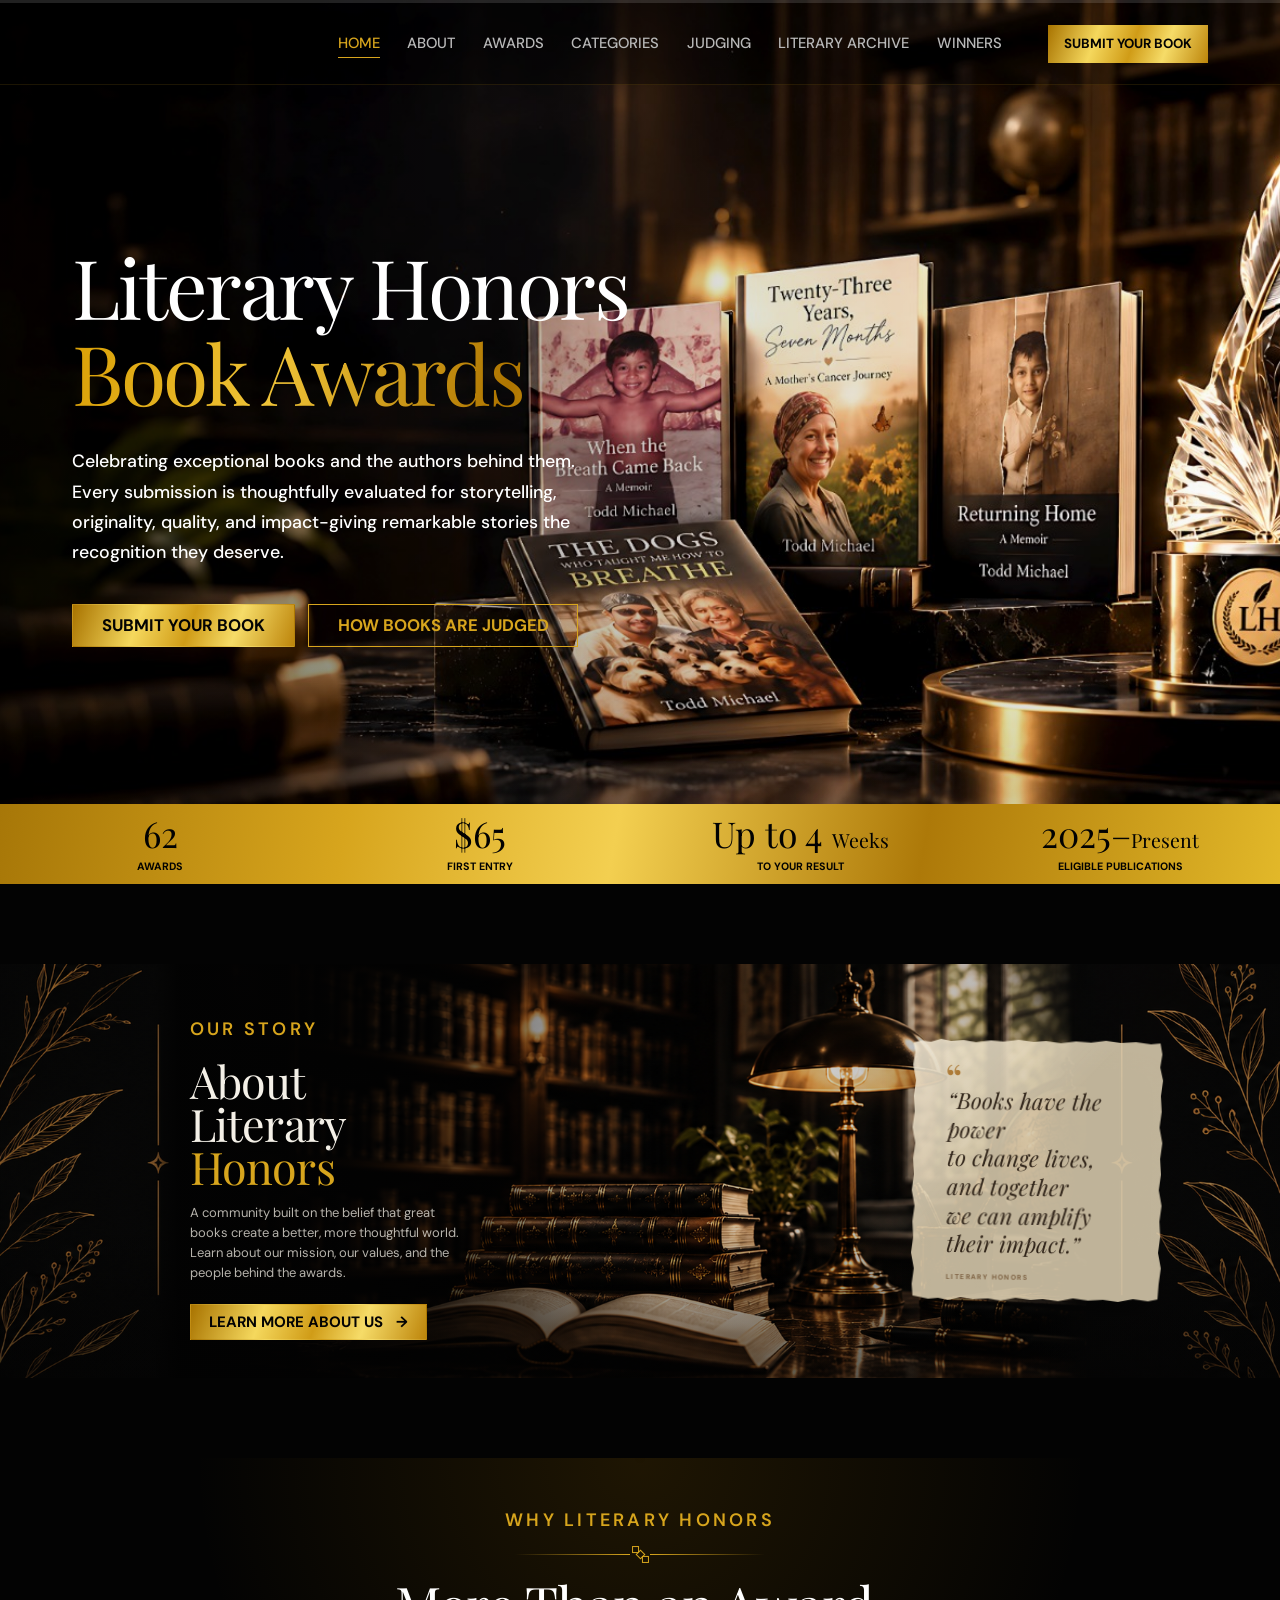
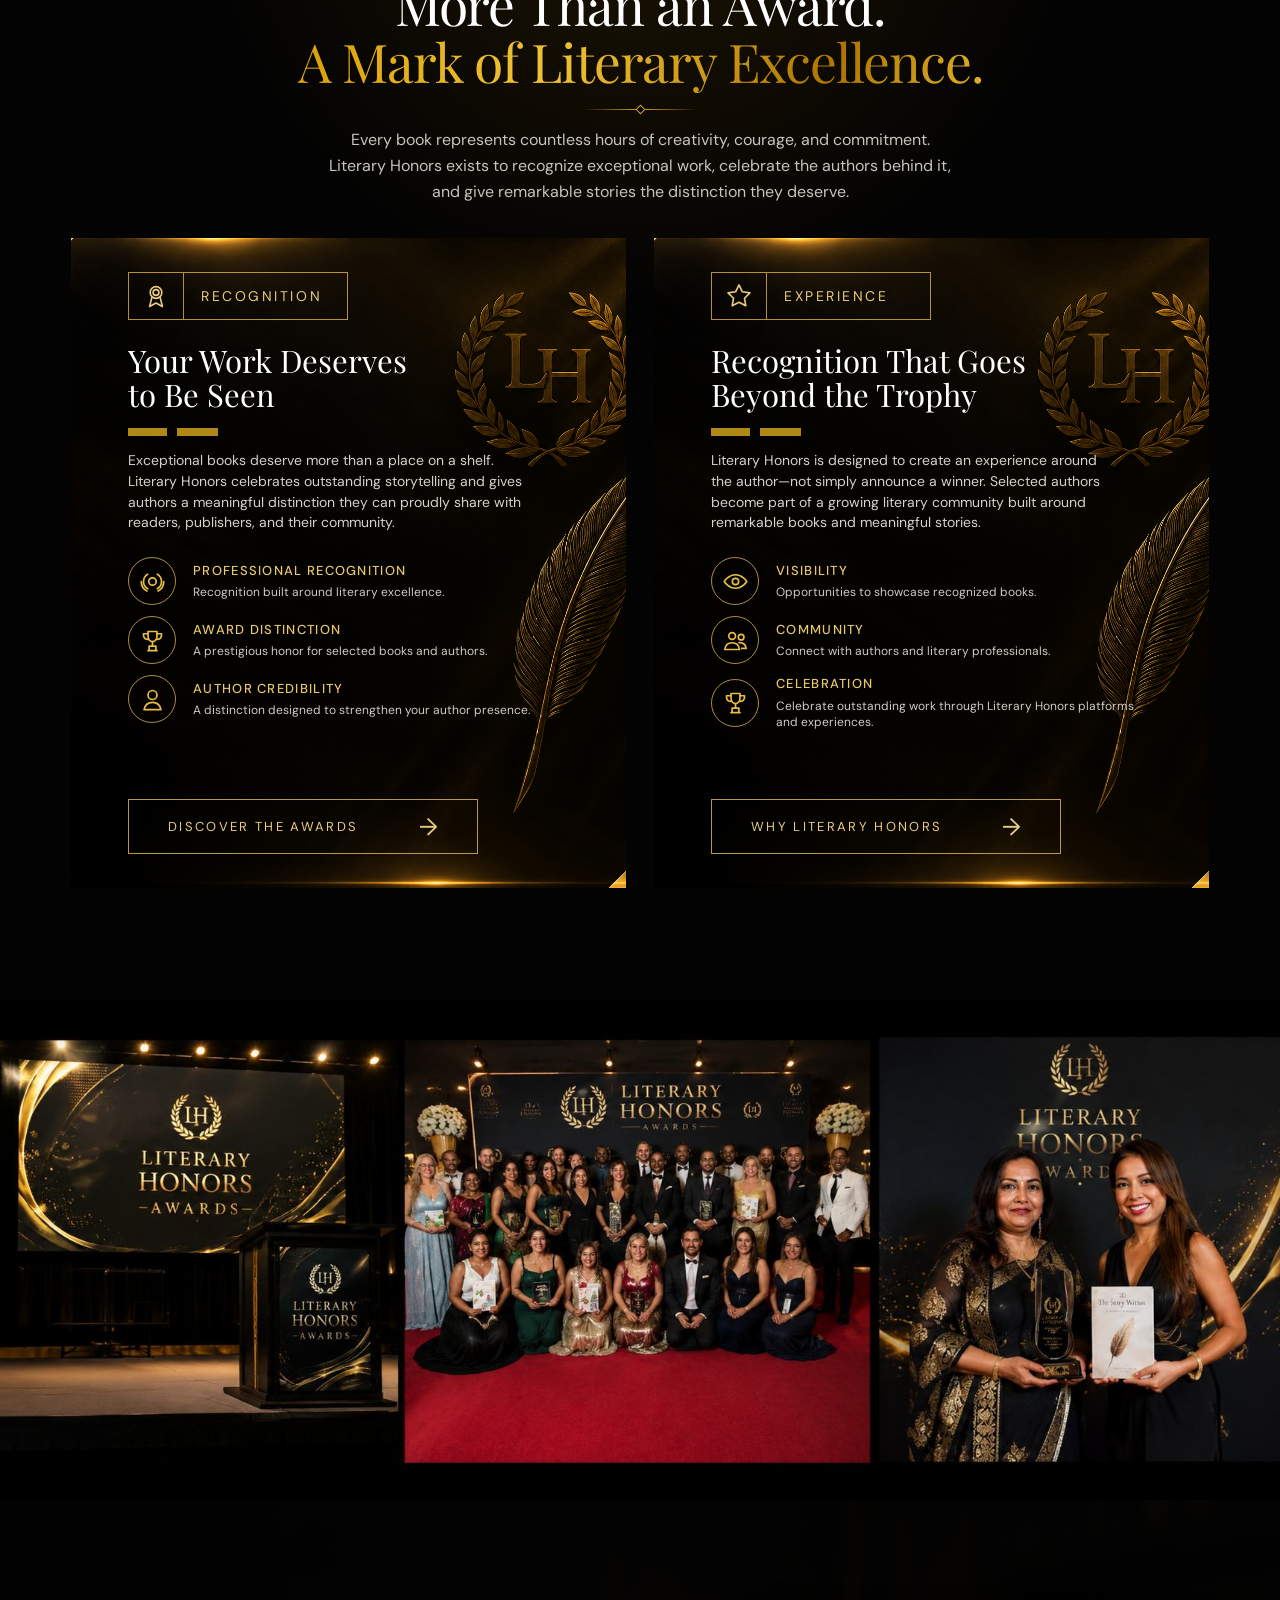
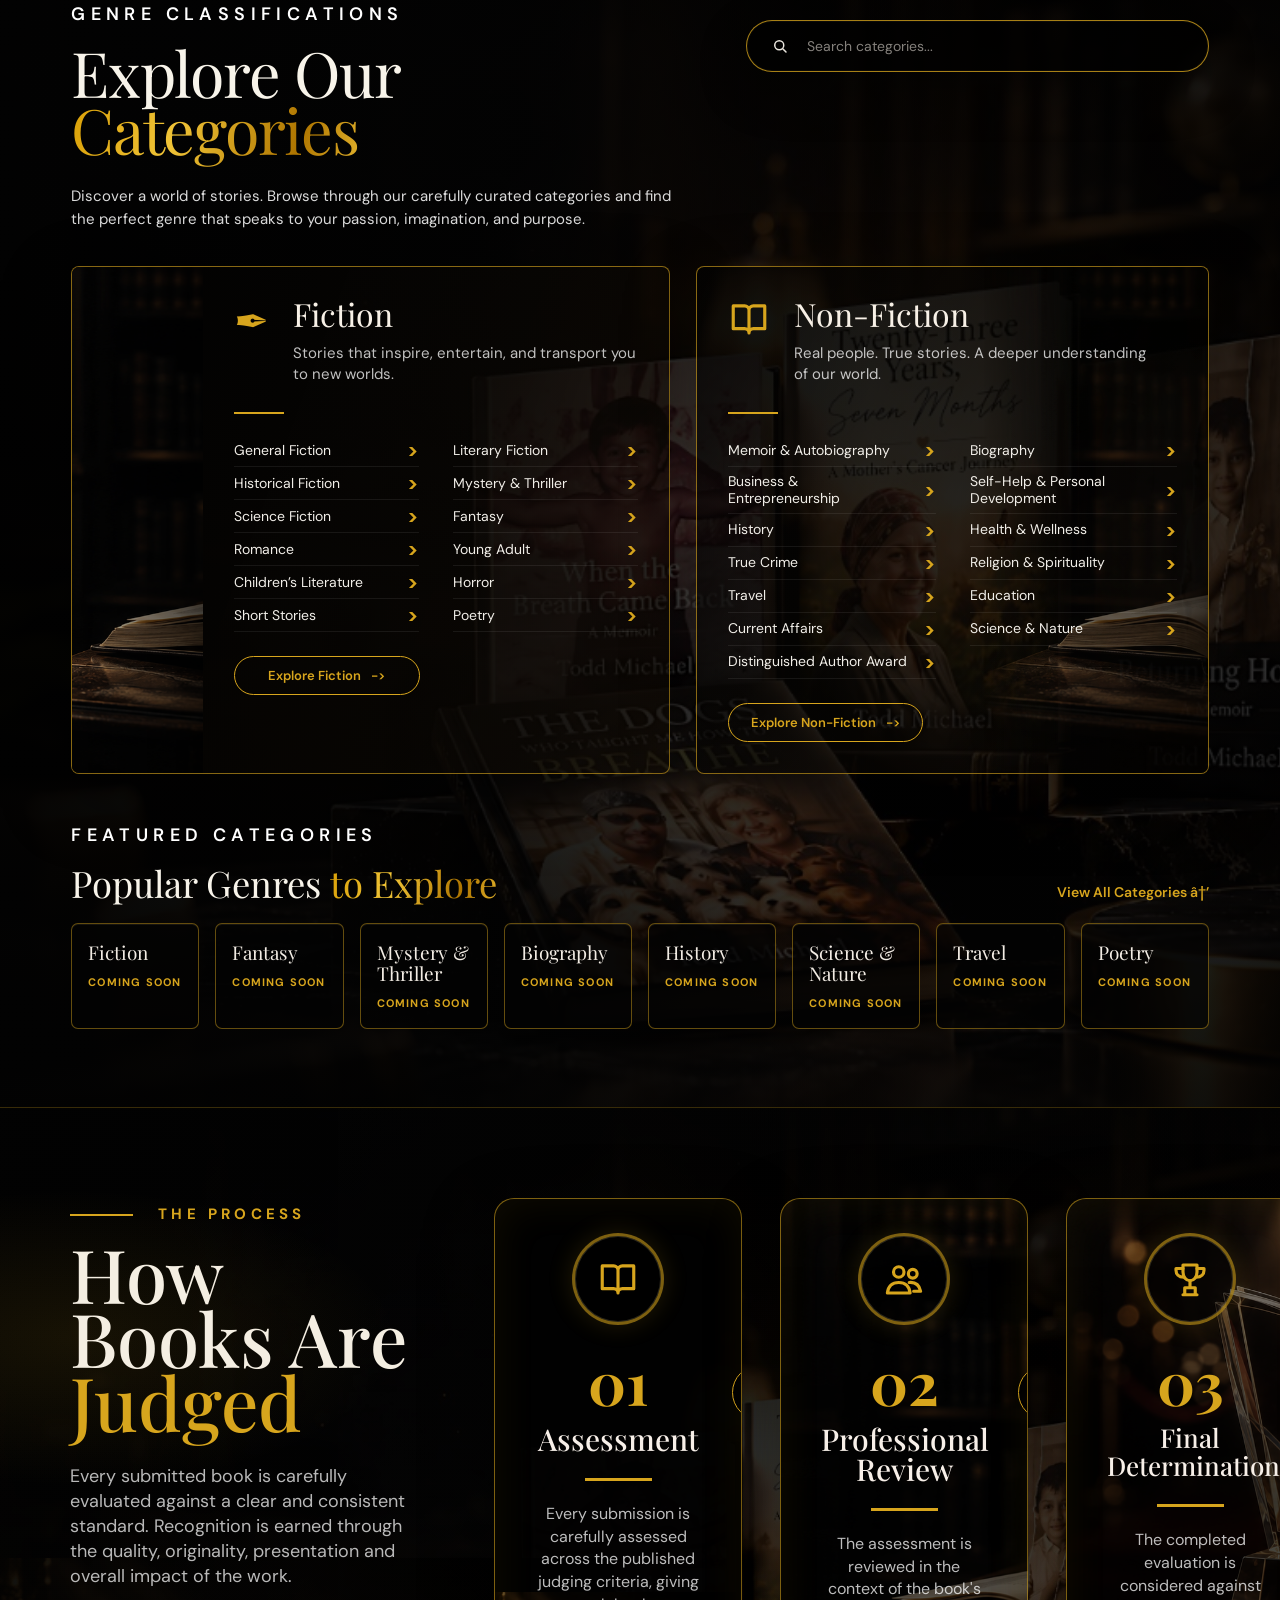
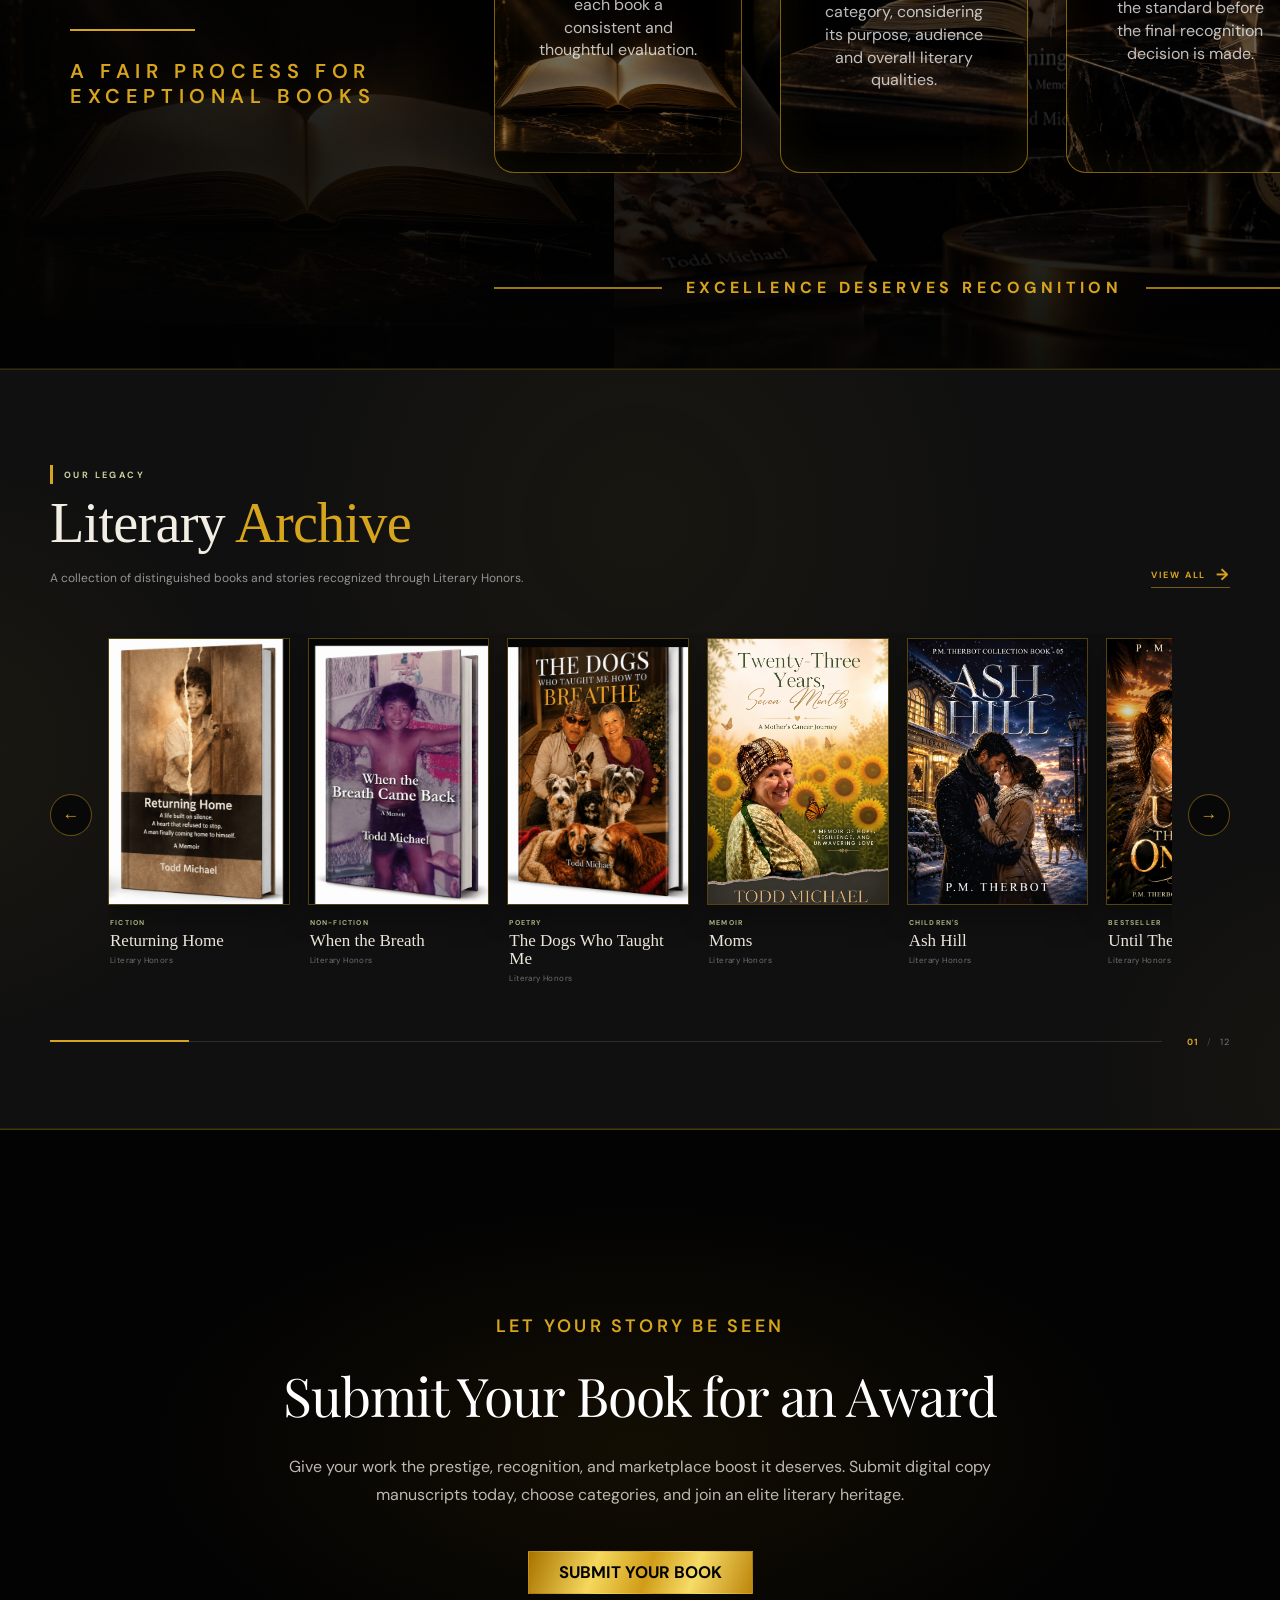
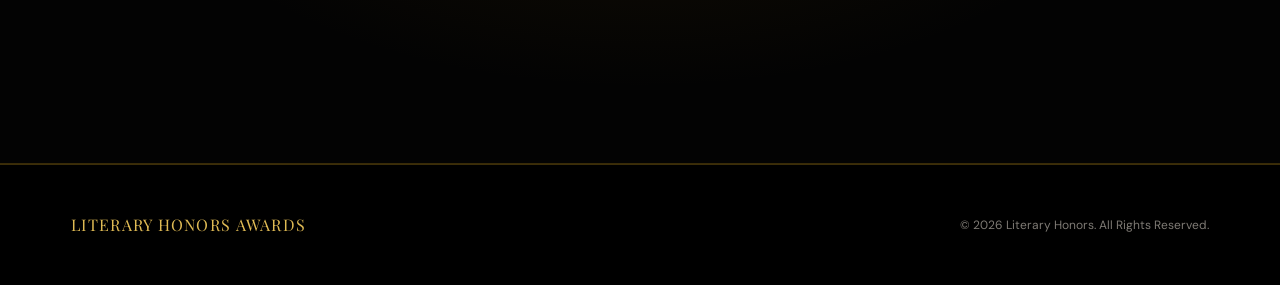
==== index.html @ 10af1faf "Polish site visuals, archive, and animations" ====
<!doctype html>
<html lang="en">

<head>
    <meta charset="UTF-8">
    <meta name="viewport" content="width=device-width, initial-scale=1.0">
    <title>Literary Honors Book Awards</title>
    <link rel="preconnect" href="https://fonts.googleapis.com">
    <link rel="preconnect" href="https://fonts.gstatic.com" crossorigin>
    <link
        href="https://fonts.googleapis.com/css2?family=DM+Sans:wght@400;500;600;700&family=Playfair+Display:wght@400;500&display=swap"
        rel="stylesheet">
    <link rel="stylesheet" href="assets/css/style.css?v=cat-index-1">
</head>

<body class="home-page">
    <svg class="svg-definitions" aria-hidden="true">
        <symbol id="icon-medal" viewBox="0 0 24 24">
            <circle cx="12" cy="9" r="5"></circle>
            <circle cx="12" cy="9" r="2.5"></circle>
            <path d="m8.5 13-2 8 5.5-3 5.5 3-2-8"></path>
        </symbol>
        <symbol id="icon-star" viewBox="0 0 24 24">
            <path d="m12 2.5 2.9 5.9 6.5.9-4.7 4.6 1.1 6.5-5.8-3-5.8 3 1.1-6.5-4.7-4.6 6.5-.9L12 2.5Z"></path>
        </symbol>
        <symbol id="icon-recognition" viewBox="0 0 24 24">
            <circle cx="12" cy="12" r="3.3"></circle>
            <path
                d="M7.7 18.5C5.3 17 4 14.8 4 12s1.3-5 3.7-6.5M16.3 18.5C18.7 17 20 14.8 20 12s-1.3-5-3.7-6.5M7 20.5c-3.2-1.8-5-4.6-5-8.5M17 20.5c3.2-1.8 5-4.6 5-8.5">
            </path>
        </symbol>
        <symbol id="icon-trophy" viewBox="0 0 24 24">
            <path d="M8 4h8v4c0 3-1.8 5-4 5s-4-2-4-5V4Z"></path>
            <path d="M8 6H4v1c0 2.2 1.4 4 4.5 4M16 6h4v1c0 2.2-1.4 4-4.5 4M12 13v4M8 21h8M9 17h6v4H9z"></path>
        </symbol>
        <symbol id="icon-user" viewBox="0 0 24 24">
            <circle cx="12" cy="8" r="4"></circle>
            <path d="M4.5 21c.8-4.2 3.3-6.5 7.5-6.5s6.7 2.3 7.5 6.5H4.5Z"></path>
        </symbol>
        <symbol id="icon-eye" viewBox="0 0 24 24">
            <path d="M2 12s3.6-6 10-6 10 6 10 6-3.6 6-10 6S2 12 2 12Z"></path>
            <circle cx="12" cy="12" r="2.8"></circle>
        </symbol>
        <symbol id="icon-users" viewBox="0 0 24 24">
            <circle cx="9" cy="8" r="3"></circle>
            <circle cx="17" cy="9" r="2.5"></circle>
            <path d="M2.5 20c.5-4 2.7-6 6.5-6s6 2 6.5 6h-13ZM15 14c3.7-.3 5.8 1.7 6.5 5h-4"></path>
        </symbol>
        <symbol id="icon-gift" viewBox="0 0 24 24">
            <path d="M3 10h18v11H3zM2 6h20v4H2zM12 6v15"></path>
            <path d="M12 6H7.5C5 6 5 2 7.5 2 10 2 12 6 12 6Zm0 0h4.5C19 6 19 2 16.5 2 14 2 12 6 12 6Z"></path>
        </symbol>
        <symbol id="icon-book" viewBox="0 0 24 24">
            <path
                d="M3 4.5h6.5c1.4 0 2.5 1.1 2.5 2.5v13c0-1.4-1.1-2.5-2.5-2.5H3v-13Zm18 0h-6.5C13.1 4.5 12 5.6 12 7v13c0-1.4 1.1-2.5 2.5-2.5H21v-13Z">
            </path>
        </symbol>
        <symbol id="icon-bag" viewBox="0 0 24 24">
            <path d="M4 8h16l-1 13H5L4 8Z"></path>
            <path d="M8.5 9V6.5a3.5 3.5 0 0 1 7 0V9"></path>
        </symbol>
    </svg>

    <header class="site-header">
        <div class="site-container header-inner">
            <nav class="main-navigation" aria-label="Main navigation">
                <a class="navigation-link active" href="#home" aria-current="page">Home</a>
                <a class="navigation-link" href="about.html">About</a>
                <a class="navigation-link" href="awards.html">Awards</a>
                <a class="navigation-link" href="categories.html">Categories</a>
                <a class="navigation-link" href="judging.html">Judging</a>
                <a class="navigation-link" href="literary-archive.html">Literary Archive</a>
                <a class="navigation-link" href="winners.html">Winners</a>
                <a class="header-cta" href="#submit">Submit Your Book</a>
            </nav>
        </div>
    </header>

    <main>
        <section class="hero" id="home">
            <div class="hero-visual" aria-hidden="true">
                <div class="hero-vignette"></div>
            </div>
            <div class="site-container hero-inner">
                <div class="hero-content">
                    <h1 class="hero-title">
                        <span class="hero-title-typing">Literary Honors</span>
                        <span class="gold-text">Book Awards</span>
                    </h1>

                    <p class="hero-description">
                        Celebrating exceptional books and the authors behind them.<br>
                        Every submission is thoughtfully evaluated for storytelling,<br>
                        originality, quality, and impact-giving remarkable stories the<br>
                        recognition they deserve.
                    </p>

                    <div class="hero-actions">
                        <a class="button button-primary" href="submit.html">Submit Your Book</a>
                        <a class="button button-secondary" href="#judging">How Books Are Judged</a>
                    </div>
                </div>
            </div>
        </section>

        <section class="stats-section" aria-label="Literary Honors statistics">
            <div class="stats-grid">
                <div class="stat-item"><strong>62</strong><span>Awards</span></div>
                <div class="stat-item"><strong>$65</strong><span>First Entry</span></div>
                <div class="stat-item"><strong>Up to 4 <small>Weeks</small></strong><span>To Your Result</span></div>
                <div class="stat-item"><strong>2025–<small>Present</small></strong><span>Eligible Publications</span>
                </div>
            </div>
        </section>

        <section class="about-section" id="about">
            <div class="content-container about-layout">
                <div class="about-copy" data-reveal="left">
                    <p class="section-eyebrow">Our Story</p>
                    <h2>About Literary<br><span>Honors</span></h2>
                    <p class="section-body">A community built on the belief that great books create a better, more
                        thoughtful world. Learn about our mission, our values, and the people behind the awards.</p>
                    <a class="button button-primary section-primary-cta" href="about.html">Learn More About Us <span
                            aria-hidden="true">→</span></a>
                </div>
                <figure class="about-image-wrap" data-reveal="scale">
                    <span class="book-glow" aria-hidden="true"></span>
                    <img src="assets/images/about-open-book.png" alt="An open book illuminated by warm golden light"
                        width="1536" height="1024" loading="lazy">
                </figure>
                <blockquote class="about-quote" data-reveal="right">
                    “Books have the power<br>to change lives, and together<br>we can amplify their impact.”
                    <span class="about-quote-paper" aria-hidden="true"></span>
                </blockquote>
            </div>
        </section>

        <section class="award-value-section" id="awards-overview">
            <div class="content-container">
                <header class="section-heading centered" data-reveal="up">
                    <p class="section-eyebrow">Why Literary Honors</p>
                    <span class="ornament-line" aria-hidden="true"><i></i></span>
                    <h2>More Than an Award.<br><span class="gold-text">A Mark of Literary Excellence.</span></h2>
                    <span class="small-ornament" aria-hidden="true"></span>
                    <p class="section-intro">
                        Every book represents countless hours of creativity, courage, and commitment.<br>
                        Literary Honors exists to recognize exceptional work, celebrate the authors behind it,<br>
                        and give remarkable stories the distinction they deserve.
                    </p>
                </header>

                <div class="benefit-grid">
                    <article class="benefit-card" data-reveal="right">
                        <div class="card-content">
                            <div class="card-label"><svg aria-hidden="true">
                                    <use href="#icon-medal"></use>
                                </svg><span>Recognition</span></div>
                            <h3>Your Work Deserves<br>to Be Seen</h3>
                            <span class="title-rule" aria-hidden="true"></span>
                            <p class="card-description">Exceptional books deserve more than a place on a shelf. Literary
                                Honors celebrates outstanding storytelling and gives authors a meaningful distinction
                                they can proudly share with readers, publishers, and their community.</p>
                            <ul class="benefit-list">
                                <li><span class="feature-icon"><svg aria-hidden="true">
                                            <use href="#icon-recognition"></use>
                                        </svg></span><span><strong>Professional Recognition</strong>Recognition built
                                        around literary excellence.</span></li>
                                <li><span class="feature-icon"><svg aria-hidden="true">
                                            <use href="#icon-trophy"></use>
                                        </svg></span><span><strong>Award Distinction</strong>A prestigious honor for
                                        selected books and authors.</span></li>
                                <li><span class="feature-icon"><svg aria-hidden="true">
                                            <use href="#icon-user"></use>
                                        </svg></span><span><strong>Author Credibility</strong>A distinction designed to
                                        strengthen your author presence.</span></li>
                            </ul>
                            <a class="outline-cta" href="awards.html">Discover the Awards <span
                                    aria-hidden="true">→</span></a>
                        </div>
                    </article>

                    <article class="benefit-card" data-reveal="right">
                        <div class="card-content">
                            <div class="card-label"><svg aria-hidden="true">
                                    <use href="#icon-star"></use>
                                </svg><span>Experience</span></div>
                            <h3>Recognition That Goes<br>Beyond the Trophy</h3>
                            <span class="title-rule" aria-hidden="true"></span>
                            <p class="card-description">Literary Honors is designed to create an experience around the
                                author—not simply announce a winner. Selected authors become part of a growing literary
                                community built around remarkable books and meaningful stories.</p>
                            <ul class="benefit-list">
                                <li><span class="feature-icon"><svg aria-hidden="true">
                                            <use href="#icon-eye"></use>
                                        </svg></span><span><strong>Visibility</strong>Opportunities to showcase
                                        recognized books.</span></li>
                                <li><span class="feature-icon"><svg aria-hidden="true">
                                            <use href="#icon-users"></use>
                                        </svg></span><span><strong>Community</strong>Connect with authors and literary
                                        professionals.</span></li>
                                <li><span class="feature-icon"><svg aria-hidden="true">
                                            <use href="#icon-trophy"></use>
                                        </svg></span><span><strong>Celebration</strong>Celebrate outstanding work
                                        through Literary Honors platforms and experiences.</span></li>
                            </ul>
                            <a class="outline-cta" href="#about">Why Literary Honors <span
                                    aria-hidden="true">→</span></a>
                        </div>
                    </article>
                </div>
            </div>
        </section>

        <section class="gallery-section" id="winners" aria-label="Literary Honors ceremony gallery" data-reveal="fade">
            <img src="assets/images/gallery-winners.jpeg"
                alt="Literary Honors awards stage, winners, and award presentation" width="1717" height="916"
                loading="lazy">
        </section>

        <section class="categories-section" id="categories">
            <div class="content-container">
                <div class="categories-heading" data-reveal="up">
                    <div>
                        <p class="section-eyebrow light">Genre Classifications</p>
                        <h2>Explore Our<br><span class="gold-text">Categories</span></h2>
                        <p class="categories-intro">Discover a world of stories. Browse through our carefully curated categories and find the perfect genre that speaks to your passion, imagination, and purpose.</p>
                    </div>
                    <label class="category-search">
                        <span class="sr-only">Search categories</span>
                        <svg viewBox="0 0 24 24" aria-hidden="true">
                            <circle cx="11" cy="11" r="6"></circle>
                            <path d="m16 16 4 4"></path>
                        </svg>
                        <input id="category-search" type="search" placeholder="Search categories..." autocomplete="off">
                    </label>
                </div>

                <div class="home-category-index" id="category-grid"></div>
                <p class="no-category-results" id="no-category-results" hidden>No categories found.</p>

                <div class="featured-categories-heading" data-reveal="up">
                    <div>
                        <p class="section-eyebrow light">Featured Categories</p>
                        <h3>Popular Genres <span class="gold-text">to Explore</span></h3>
                    </div>
                    <a href="categories.html">View All Categories <span aria-hidden="true">â†’</span></a>
                </div>

                <div class="featured-category-grid" data-reveal="up">
                    <article class="featured-category-card"><span>Fiction</span><strong>Coming Soon</strong></article>
                    <article class="featured-category-card"><span>Fantasy</span><strong>Coming Soon</strong></article>
                    <article class="featured-category-card"><span>Mystery &amp; Thriller</span><strong>Coming Soon</strong></article>
                    <article class="featured-category-card"><span>Biography</span><strong>Coming Soon</strong></article>
                    <article class="featured-category-card"><span>History</span><strong>Coming Soon</strong></article>
                    <article class="featured-category-card"><span>Science &amp; Nature</span><strong>Coming Soon</strong></article>
                    <article class="featured-category-card"><span>Travel</span><strong>Coming Soon</strong></article>
                    <article class="featured-category-card"><span>Poetry</span><strong>Coming Soon</strong></article>
                </div>
            </div>
        </section>

        <!-- =========================
     JUDGING SECTION
========================= -->

        <section class="judging-standard" id="judging">

            <div class="judging-standard-inner">

                <!-- INTRO -->
                <div class="judging-intro">

                    <span class="judging-eyebrow">
                        THE PROCESS
                    </span>

                    <h2>
                        How Books Are <span>Judged</span>
                    </h2>

                    <p>
                        Every submitted book is carefully evaluated against
                        a clear and consistent standard. Recognition is earned
                        through the quality, originality, presentation and
                        overall impact of the work.
                    </p>

                    <span class="judging-intro-rule" aria-hidden="true"></span>
                    <p class="judging-kicker">A Fair Process For<br>Exceptional Books</p>

                </div>


                <!-- 3 STEP PROCESS -->
                <div class="judging-process-grid">

                    <div class="judging-process-card" data-reveal="right">

                        <span class="judging-card-icon" aria-hidden="true"><svg><use href="#icon-book"></use></svg></span>
                        <span class="step-number">01</span>

                        <h3>
                            Assessment
                        </h3>

                        <p>
                            Every submission is carefully assessed across
                            the published judging criteria, giving each book
                            a consistent and thoughtful evaluation.
                        </p>

                    </div>


                    <div class="judging-process-card" data-reveal="right">

                        <span class="judging-card-icon" aria-hidden="true"><svg><use href="#icon-users"></use></svg></span>
                        <span class="step-number">02</span>

                        <h3>
                            Professional Review
                        </h3>

                        <p>
                            The assessment is reviewed in the context of
                            the book's category, considering its purpose,
                            audience and overall literary qualities.
                        </p>

                    </div>


                    <div class="judging-process-card" data-reveal="right">

                        <span class="judging-card-icon" aria-hidden="true"><svg><use href="#icon-trophy"></use></svg></span>
                        <span class="step-number">03</span>

                        <h3>
                            Final Determination
                        </h3>

                        <p>
                            The completed evaluation is considered against
                            the standard before the final recognition
                            decision is made.
                        </p>

                    </div>

                </div>

                <div class="judging-bottom-line">
                    <span>Excellence Deserves Recognition</span>
                </div>

                <!-- IMAGE GALLERY -->
                <div class="judging-gallery" hidden>

                    <div class="judging-gallery-large">
                        <img src="assets/images/gallery-winners.jpeg" alt="Literary Honors award ceremony">
                    </div>

                    <div class="judging-gallery-small">
                        <div class="judging-gallery-image">
                            <img src="assets/images/awards-hero.png" alt="Literary Honors awards">
                        </div>

                        <div class="judging-gallery-image">
                            <img src="assets/images/winners-hero.png" alt="Literary Honors winners">
                        </div>
                    </div>

                    <div class="judging-gallery-small">
                        <div class="judging-gallery-image">
                            <img src="assets/images/home image.jpeg" alt="Literary Honors ceremony">
                        </div>

                        <div class="judging-gallery-image">
                            <img src="assets/images/about-open-book.png" alt="Literary Honors book">
                        </div>
                    </div>

                </div>


                <!-- PILLARS -->
                <div class="judging-pillars-intro">

                    <p>
                        Our judging framework considers the complete reading
                        experience — from the strength of the writing and
                        originality of the work to its reader impact,
                        presentation and category relevance.
                    </p>

                    <a href="judging.html" class="judging-read-more">
                        VIEW THE FULL JUDGING PROCESS
                        <span>→</span>
                    </a>

                </div>

            </div>

        </section>
        <!-- ============================================================
     ============================================================
     
              LITERARY HONORS — LITERARY ARCHIVE
              
              HOMEPAGE ARCHIVE CAROUSEL SECTION
              
              IMPORTANT:
              - 12 books included
              - 6 books visible on desktop
              - Previous / Next navigation ready
              - Cover artwork is loaded from assets/images
              - VIEW ALL is ready for future archive page
              
     ============================================================
     ============================================================ -->
        <section class="literary-archive" id="literary-archive">
            <!-- =======================================================
         ARCHIVE MAIN CONTAINER
    ========================================================= -->
            <div class="archive-container">
                <!-- ====================================================
             ARCHIVE HEADER
        ===================================================== -->
                <div class="archive-header">
                    <div class="archive-heading">
                        <span class="archive-eyebrow">
                            OUR LEGACY
                        </span>
                        <h2>
                            Literary <span>Archive</span>
                        </h2>
                        <p>
                            A collection of distinguished books and stories
                            recognized through Literary Honors.
                        </p>
                    </div>
                    <!-- VIEW ALL LINK -->
                    <a href="literary-archive.html" class="archive-view-all">
                        VIEW ALL
                        <span>→</span>
                    </a>
                </div>
                <!-- ====================================================
             ARCHIVE CAROUSEL
        ===================================================== -->
                <div class="archive-carousel">
                    <!-- ==================================================
                 PREVIOUS BUTTON
            =================================================== -->
                    <button type="button" class="archive-arrow archive-prev" aria-label="Previous books">
                        <span>←</span>
                    </button>
                    <!-- ==================================================
                 BOOK VIEWPORT
            =================================================== -->
                    <div class="archive-viewport" aria-label="Literary Archive books">
                               <!-- ==============================================
                     BOOK TRACK
                =============================================== -->
                        <div class="archive-track">
                            <!-- ==========================================
                         BOOK 01
                    =========================================== -->
                            <article class="archive-book">
                                <div class="archive-cover">
                                    <img src="assets/images/RETURNING HOME.png" alt="Returning Home book cover" loading="lazy">
                                    <span class="archive-category">
                                        MEMOIR
                                    </span>
                                    <div class="archive-cover-content">
                                        <h3>
                                            The Story
                                            Within
                                        </h3>
                                        <p>
                                            Literary Honors
                                        </p>

                                    </div>

                                    <span class="archive-cover-number">
                                        01
                                    </span>

                                </div>

                                <div class="archive-book-info">

                                    <span>
                                        FICTION
                                    </span>

                                    <h4>
                                        Returning Home
                                    </h4>

                                    <p>
                                        Literary Honors
                                    </p>

                                </div>

                            </article>


                            <!-- ==========================================
                         BOOK 02
                    =========================================== -->

                            <article class="archive-book">

                                <div class="archive-cover">
                                    <img src="assets/images/WHEN THE BREATH (1).png" alt="When the Breath book cover" loading="lazy">

                                    <span class="archive-category">
                                        MEMOIR
                                    </span>

                                    <div class="archive-cover-content">

                                        <h3>
                                            Beyond
                                            The Pages
                                        </h3>
                                        <p>
                                            Literary Honors
                                        </p>
                                    </div>
                                    <span class="archive-cover-number">
                                        02
                                    </span>
                                </div>
                                <div class="archive-book-info">
                                    <span>
                                        NON-FICTION
                                    </span>
                                    <h4>
                                        When the Breath
                                    </h4>
                                    <p>
                                        Literary Honors
                                    </p>
                                </div>
                            </article>
                            <!-- ==========================================
                         BOOK 03
                    =========================================== -->
                            <article class="archive-book">
                                <div class="archive-cover">
                                    <img src="assets/images/THE DOGS WHO TUAUGHT ME (1).png" alt="The Dogs Who Taught Me book cover" loading="lazy">
                                    <span class="archive-category">
                                        INSPIRATIONAL
                                    </span>
                                    <div class="archive-cover-content">
                                        <h3>
                                            Echoes
                                            Of Words
                                        </h3>
                                        <p>
                                            Literary Honors
                                        </p>
                                    </div>
                                    <span class="archive-cover-number">
                                        03
                                    </span>
                                </div>
                                <div class="archive-book-info">
                                    <span>
                                        POETRY
                                    </span>
                                    <h4>
                                        The Dogs Who Taught Me
                                    </h4>
                                    <p>
                                        Literary Honors
                                    </p>
                                </div>
                            </article>
                            <!-- ==========================================
                         BOOK 04
                    =========================================== -->
                            <article class="archive-book">
                                <div class="archive-cover">
                                    <img src="assets/images/Moms NEW (3).png" alt="Moms book cover" loading="lazy">
                                    <span class="archive-category">
                                        MEMOIR
                                    </span>
                                    <div class="archive-cover-content">
                                        <h3>
                                            A Life
                                            Remembered
                                        </h3>
                                        <p>
                                            Literary Honors
                                        </p>
                                    </div>
                                    <span class="archive-cover-number">
                                        04
                                    </span>
                                </div>
                                <div class="archive-book-info">
                                    <span>
                                        MEMOIR
                                    </span>
                                    <h4>
                                        Moms
                                    </h4>
                                    <p>
                                        Literary Honors
                                    </p>
                                </div>
                            </article>
                            <!-- ==========================================
                         BOOK 05
                    =========================================== -->

                            <article class="archive-book">

                                <div class="archive-cover">
                                    <img src="assets/images/literary archive/Ash hill.jpeg" alt="Ash Hill book cover" loading="lazy">

                                    <span class="archive-category">
                                        FEATURED
                                    </span>

                                    <div class="archive-cover-content">

                                        <h3>
                                            Little
                                            Worlds
                                        </h3>

                                        <p>
                                            Literary Honors
                                        </p>

                                    </div>

                                    <span class="archive-cover-number">
                                        05
                                    </span>

                                </div>

                                <div class="archive-book-info">

                                    <span>
                                        CHILDREN'S
                                    </span>

                                    <h4>
                                        Ash Hill
                                    </h4>

                                    <p>
                                        Literary Honors
                                    </p>

                                </div>

                            </article>


                            <!-- ==========================================
                         BOOK 06
                    =========================================== -->

                            <article class="archive-book">

                                <div class="archive-cover">
                                    <img src="assets/images/literary archive/WhatsApp Image 2026-09-16 at 12.07.48 AM.jpeg" alt="Until There Was Only Us book cover" loading="lazy">

                                    <span class="archive-category">
                                        FEATURED
                                    </span>

                                    <div class="archive-cover-content">

                                        <h3>
                                            The Final
                                            Chapter
                                        </h3>

                                        <p>
                                            Literary Honors
                                        </p>

                                    </div>

                                    <span class="archive-cover-number">
                                        06
                                    </span>
                                </div>
                                <div class="archive-book-info">
                                    <span>
                                        BESTSELLER
                                    </span>
                                    <h4>
                                        Until There Was Only Us
                                    </h4>
                                    <p>
                                        Literary Honors
                                    </p>
                                </div>
                            </article>
                            <!-- ==========================================
                         BOOK 07
                    =========================================== -->
                            <article class="archive-book">

                                <div class="archive-cover">
                                    <img src="assets/images/literary archive/WhatsApp Image 2026-09-16 at 12.07.54 AM.jpeg" alt="Lost Until I Found You book cover" loading="lazy">

                                    <span class="archive-category">
                                        FEATURED
                                    </span>

                                    <div class="archive-cover-content">

                                        <h3>My Brother name is Michael
                                        </h3>

                                        <p>
                                            Literary Honors
                                        </p>

                                    </div>

                                    <span class="archive-cover-number">
                                        07
                                    </span>

                                </div>
                                <div class="archive-book-info">
                                    <span>
                                        HISTORY
                                    </span>
                                    <h4>
                                        Lost Until I Found You
                                    </h4>
                                    <p>
                                        Literary Honors
                                    </p>
                                </div>
                            </article>
                            <!-- ==========================================
                         BOOK 08
                    =========================================== -->
                            <article class="archive-book">
                                <div class="archive-cover">
                                    <img src="assets/images/literary archive/WhatsApp Image 2026-09-16 at 12.08.25 AM.jpeg" alt="Islands Horizon book cover" loading="lazy">
                                    <span class="archive-category">
                                        FEATURED
                                    </span>
                                    <div class="archive-cover-content">
                                        <h3>
                                            A Beautiful
                                            Beginning
                                        </h3>
                                        <p>
                                            Literary Honors
                                        </p>
                                    </div>
                                    <span class="archive-cover-number">
                                        08
                                    </span>
                                </div>
                                <div class="archive-book-info">
                                    <span>
                                        ROMANCE
                                    </span>
                                    <h4>
                                        Islands Horizon
                                    </h4>
                                    <p>
                                        Literary Honors
                                    </p>
                                </div>
                            </article>
                            <!-- ==========================================
                         BOOK 09
                    =========================================== -->

                            <article class="archive-book">

                                <div class="archive-cover">
                                    <img src="assets/images/literary archive/WhatsApp Image 2026-09-16 at 12.08.45 AM.jpeg" alt="The Price I Paid book cover" loading="lazy">

                                    <span class="archive-category">
                                        FEATURED
                                    </span>

                                    <div class="archive-cover-content">

                                        <h3>
                                            Finding
                                            Light
                                        </h3>

                                        <p>
                                            Literary Honors
                                        </p>

                                    </div>

                                    <span class="archive-cover-number">
                                        09
                                    </span>

                                </div>

                                <div class="archive-book-info">

                                    <span>
                                        INSPIRATIONAL
                                    </span>

                                    <h4>
                                        The Price I Paid
                                    </h4>

                                    <p>
                                        Literary Honors
                                    </p>

                                </div>

                            </article>


                            <!-- ==========================================
                         BOOK 10
                    =========================================== -->

                            <article class="archive-book">

                                <div class="archive-cover">
                                    <img src="assets/images/literary archive/WhatsApp Image 2026-09-16 at 12.09.19 AM.jpeg" alt="Dark Waters book cover" loading="lazy">

                                    <span class="archive-category">
                                        FEATURED
                                    </span>

                                    <div class="archive-cover-content">

                                        <h3>
                                            The Human
                                            Mind
                                        </h3>

                                        <p>
                                            Literary Honors
                                        </p>

                                    </div>

                                    <span class="archive-cover-number">
                                        10
                                    </span>

                                </div>

                                <div class="archive-book-info">

                                    <span>
                                        PSYCHOLOGY
                                    </span>

                                    <h4>
                                        Dark Waters
                                    </h4>

                                    <p>
                                        Literary Honors
                                    </p>

                                </div>

                            </article>


                            <!-- ==========================================
                         BOOK 11
                    =========================================== -->

                            <article class="archive-book">

                                <div class="archive-cover">
                                    <img src="assets/images/literary archive/WhatsApp Image 2026-09-16 at 12.09.43 AM.jpeg" alt="Dark Days in Clunes book cover" loading="lazy">

                                    <span class="archive-category">
                                        FEATURED
                                    </span>

                                    <div class="archive-cover-content">

                                        <h3>
                                            A Remarkable
                                            Life
                                        </h3>

                                        <p>
                                            Literary Honors
                                        </p>

                                    </div>

                                    <span class="archive-cover-number">
                                        11
                                    </span>

                                </div>

                                <div class="archive-book-info">

                                    <span>
                                        BIOGRAPHY
                                    </span>

                                    <h4>
                                        Dark Days in Clunes
                                    </h4>

                                    <p>
                                        Literary Honors
                                    </p>

                                </div>

                            </article>


                            <!-- ==========================================
                         BOOK 12
                    =========================================== -->

                            <article class="archive-book">

                                <div class="archive-cover">
                                    <img src="assets/images/literary archive/WhatsApp Image 2026-09-16 at 12.09.57 AM.jpeg" alt="Riding the Dragon book cover" loading="lazy">

                                    <span class="archive-category">
                                        FEATURED
                                    </span>

                                    <div class="archive-cover-content">

                                        <h3>
                                            Becoming
                                            More
                                        </h3>

                                        <p>
                                            Literary Honors
                                        </p>

                                    </div>

                                    <span class="archive-cover-number">
                                        12
                                    </span>

                                </div>

                                <div class="archive-book-info">

                                    <span>
                                        SELF HELP
                                    </span>

                                    <h4>
                                        Riding the Dragon
                                    </h4>

                                    <p>
                                        Literary Honors
                                    </p>

                                </div>

                            </article>


                        </div>
                        <!-- END .archive-track -->


                    </div>
                    <!-- END .archive-viewport -->


                    <!-- ==================================================
                 NEXT BUTTON
            =================================================== -->

                    <button type="button" class="archive-arrow archive-next" aria-label="Next books">
                        <span>→</span>
                    </button>


                </div>
                <!-- END .archive-carousel -->


                <!-- ====================================================
             ARCHIVE BOTTOM
        ===================================================== -->

                <div class="archive-bottom">


                    <!-- progress line -->

                    <div class="archive-progress" aria-hidden="true">
                        <span></span>
                    </div>


                    <!-- archive counter -->

                    <div class="archive-counter">

                        <span class="archive-current">
                            01
                        </span>

                        <span class="archive-counter-line">
                            /
                        </span>

                        <span class="archive-total">
                            12
                        </span>

                    </div>


                </div>
                <!-- END .archive-bottom -->


            </div>
            <!-- END .archive-container -->


        </section>


        <!-- ============================================================
     ============================================================
     
              END — LITERARY HONORS ARCHIVE SECTION
              
              CSS:
              Use .literary-archive and its child classes.
              
              JAVASCRIPT:
              Previous / Next buttons will be connected later.
              
     ============================================================
     ============================================================ -->



        

        <section class="submit-section section-divider" id="submit">
            <div class="content-container submit-content" data-reveal="up">
                <p class="section-eyebrow">Let Your Story Be Seen</p>
                <h2>Submit Your Book for an Award</h2>
                <p>Give your work the prestige, recognition, and marketplace boost it deserves. Submit digital
                    copy<br>manuscripts today, choose categories, and join an elite literary heritage.</p>
                <a class="button button-primary section-primary-cta" href="submit.html">Submit Your Book</a>
            </div>
        </section>
    </main>

    <footer class="site-footer">
        <div class="content-container footer-inner">
            <p>Literary Honors Awards</p>
            <span>© 2026 Literary Honors. All Rights Reserved.</span>
        </div>
    </footer>

    <script src="assets/js/categories-data.js" defer></script>
    <script src="assets/js/script.js" defer></script>
</body>

</html>
---- assets/css/style.css ----
:root {
    --black: #030303;
    --white: #ffffff;
    --muted-white: #d6d6d6;
    --gold: #d7a51d;
    --gold-light: #f5d85d;
    --gold-dark: #a87300;
    --content-width: 1440px;
}

*,
*::before,
*::after {
    box-sizing: border-box;
}

html {
    scroll-behavior: smooth;
}

body {
    margin: 0;
    overflow-x: hidden;
    background: var(--black);
    color: var(--white);
    font-family: "DM Sans", Arial, sans-serif;
    -webkit-font-smoothing: antialiased;
}

a {
    color: inherit;
    text-decoration: none;
}

.site-container {
    width: 100%;
    max-width: var(--content-width);
    margin-inline: auto;
    padding-inline: clamp(20px, 5.625vw, 81px);
}

.site-header {
    position: fixed;
    z-index: 1000;
    top: 0;
    right: 0;
    left: 0;
    height: clamp(63px, 6.667vw, 96px);
    border-top: 3px solid rgba(255, 255, 255, 0.13);
    border-bottom: 1px solid rgba(215, 165, 29, 0.13);
    background: rgba(0, 0, 0, 0.32);
}

.header-inner {
    display: flex;
    height: 100%;
    align-items: center;
    justify-content: flex-end;
}

.main-navigation {
    display: flex;
    align-items: center;
    gap: clamp(20px, 2.153vw, 31px);
    font-family: "DM Sans", Arial, sans-serif;
}

.navigation-link {
    position: relative;
    color: #b9b9b9;
    font-size: clamp(10px, 1.154vw, 16.62px);
    font-weight: 500;
    line-height: 1;
    text-transform: uppercase;
    transition: color 180ms ease;
}

.navigation-link:hover,
.navigation-link.active {
    color: var(--gold);
}

.navigation-link.active::after {
    position: absolute;
    right: 0;
    bottom: -7px;
    left: 0;
    height: 1px;
    background: var(--gold);
    content: "";
}

.header-cta,
.button-primary {
    background: linear-gradient(
        110deg,
        var(--gold-dark),
        var(--gold-light) 30%,
        #d09c17 53%,
        #f6dc68 73%,
        #bd850b
    );
    color: #030303;
}

.header-cta {
    display: inline-flex;
    min-width: clamp(117px, 12.292vw, 177px);
    height: clamp(28px, 2.986vw, 43px);
    white-space: nowrap;
    align-items: center;
    justify-content: center;
    margin-left: clamp(14px, 1.458vw, 21px);
    padding: clamp(7px, 0.729vw, 10.5px) clamp(12px, 1.25vw, 18px);
    font-size: clamp(9px, 1.042vw, 15px);
    font-weight: 700;
    line-height: 1;
    text-transform: uppercase;
}

.hero {
    --hero-bg-x: 0px;
    --hero-bg-y: 0px;
    --hero-mid-x: 0px;
    --hero-mid-y: 0px;
    --hero-fore-x: 0px;
    --hero-fore-y: 0px;
    --hero-light-x: 0px;
    --hero-light-y: 0px;
    --hero-specular-x: 0px;
    --hero-specular-y: 0px;
    --hero-reflection-x: 0px;
    --hero-reflection-y: 0px;
    --hero-rotate-x: 0deg;
    --hero-rotate-y: 0deg;
    position: relative;
    height: min(62.778vw, 100svh, 904px);
    min-height: 594px;
    overflow: hidden;
    isolation: isolate;
    padding-top: clamp(63px, 6.667vw, 96px);
    background-color: var(--black);
    background-image: url("../images/hero-section-image.jpeg");
    background-position: center;
    background-repeat: no-repeat;
    background-size: cover;
}

.hero-visual,
.hero-vignette {
    position: absolute;
    inset: 0;
    pointer-events: none;
}

.hero-visual {
    z-index: 0;
    overflow: hidden;
}

.hero-vignette {
    z-index: 6;
    background:
        linear-gradient(0deg, rgba(0, 0, 0, 0.12) 0%, transparent 29%),
        linear-gradient(
            90deg,
            rgba(0, 0, 0, 0.58) 0%,
            rgba(0, 0, 0, 0.36) 32%,
            rgba(0, 0, 0, 0.12) 58%,
            transparent 100%
        );
}

.hero-inner {
    position: relative;
    z-index: 1;
    display: flex;
    height: 100%;
    align-items: center;
    pointer-events: none;
}

.hero-content {
    margin-top: clamp(1px, 0.104vw, 1.5px);
    pointer-events: auto;
}

.hero-title {
    margin: 0;
    font-family: "Playfair Display", Georgia, serif;
    font-size: clamp(60px, 6.44vw, 92.73px);
    font-weight: 400;
    letter-spacing: clamp(-2.75px, -0.191vw, -1.8px);
    line-height: 1.046;
}

.hero-title > span {
    display: block;
}

.hero-title > span:first-child {
    min-height: 1.046em;
    white-space: nowrap;
}

.hero-title > .gold-text {
    opacity: 0;
    transform: translateY(18px);
    animation: hero-copy-enter 720ms cubic-bezier(0.22, 1, 0.36, 1) 200ms forwards;
}

.gold-text {
    background: linear-gradient(
        105deg,
        #d99f05,
        #efc337 37%,
        #ae7500 78%,
        #e1b12b
    );
    background-clip: text;
    color: transparent;
    -webkit-background-clip: text;
    -webkit-text-fill-color: transparent;
}

.hero-description {
    margin: clamp(23px, 2.431vw, 35px) 0 0;
    color: var(--white);
    font-size: clamp(13px, 1.389vw, 20px);
    font-weight: 500;
    line-height: 1.7;
    opacity: 0;
    transform: translateY(10px);
    animation: hero-copy-enter 680ms cubic-bezier(0.22, 1, 0.36, 1) 300ms forwards;
}

.hero-actions {
    display: flex;
    gap: clamp(10px, 1.042vw, 15px);
    margin-top: clamp(27px, 2.847vw, 41px);
    opacity: 0;
    transform: translateY(8px);
    animation: hero-copy-enter 640ms cubic-bezier(0.22, 1, 0.36, 1) 400ms forwards;
}

@keyframes hero-copy-enter {
    to {
        opacity: 1;
        transform: translateY(0);
    }
}

.button {
    display: inline-flex;
    height: clamp(32px, 3.403vw, 49px);
    align-items: center;
    justify-content: center;
    border: 1px solid transparent;
    font-size: clamp(11px, 1.31vw, 18.86px);
    font-weight: 700;
    line-height: 1;
    text-transform: uppercase;
    transition: filter 180ms ease, border-color 180ms ease;
}

.button-primary {
    width: clamp(165px, 17.431vw, 251px);
    padding: clamp(9px, 0.938vw, 13.5px) clamp(18px, 1.875vw, 27px);
}

.button-secondary {
    width: clamp(199px, 21.042vw, 303px);
    border-color: var(--gold);
    color: var(--gold);
    padding: clamp(8px, 0.833vw, 12px) clamp(20px, 2.083vw, 30px);
}

.header-cta:hover,
.button-primary:hover {
    filter: brightness(1.1);
}

.button-secondary:hover {
    border-color: var(--gold-light);
}

a:focus-visible {
    outline: 2px solid var(--gold-light);
    outline-offset: 3px;
}

@media (max-width: 800px) {
    .site-container {
        padding-inline: 20px;
    }

    .navigation-link {
        display: none;
    }

    .header-cta {
        margin-left: 0;
    }

    .hero {
        height: 100svh;
        min-height: 650px;
    }

    .hero-vignette {
        background: rgba(0, 0, 0, 0.18);
    }

    .hero-title {
        font-size: clamp(42px, 12vw, 58px);
        letter-spacing: -1.2px;
    }

    .hero-description {
        max-width: 430px;
    }

    .hero-description br {
        display: none;
    }
}

@media (max-width: 460px) {
    .hero-actions {
        align-items: flex-start;
        flex-direction: column;
    }
}

/* Shared homepage sections */

.svg-definitions {
    position: absolute;
    width: 0;
    height: 0;
    overflow: hidden;
}

.sr-only {
    position: absolute;
    width: 1px;
    height: 1px;
    padding: 0;
    margin: -1px;
    overflow: hidden;
    clip: rect(0, 0, 0, 0);
    white-space: nowrap;
    border: 0;
}

.content-container {
    width: 100%;
    max-width: 1440px;
    margin-inline: auto;
    padding-inline: clamp(24px, 5.556vw, 80px);
}

.section-divider {
    border-top: 1px solid rgba(215, 165, 29, 0.32);
    border-bottom: 1px solid rgba(215, 165, 29, 0.25);
}

.section-eyebrow {
    color: var(--gold);
    font-size: 18px;
    font-weight: 600;
    letter-spacing: 0.18em;
    line-height: 1.2;
    text-transform: uppercase;
    

}

.section-eyebrow.light {
    color: var(--white);
    letter-spacing: 0.3em;
}

.section-body {
    color: var(--muted-white);
    font-size: 16px;
    line-height: 1.75;
}

.stats-section {
    position: relative;
    z-index: 2;
    min-height: clamp(80px, 5.694vw, 3px);
    color: #020202;
    background: linear-gradient(100deg, #a77708 0%, #d7a51d 27%, #f3cf50 48%, #ad7909 72%, #e2b829 100%);
}

.stats-grid {
    display: grid;
    min-height: inherit;
    grid-template-columns: repeat(4, 1fr);
    align-items: center;
}

.stat-item {
    display: flex;
    padding: 12px 0;
    align-items: center;
    flex-direction: column;
    justify-content: center;
    text-align: center;
}

.stat-item strong {
    font-family: "Playfair Display", Georgia, serif;
    font-size: clamp(28px, 2.778vw, 40px);
    font-weight: 400;
    line-height: 1;
}

.stat-item strong small {
    font-size: 0.55em;
    font-weight: 400;
}

.stat-item span {
    margin-top: 10px;
    font-size: clamp(10px, 0.833vw, 12px);
    font-weight: 700;
    line-height: 1;
    text-transform: uppercase;
}

.award-value-section {
    position: relative;
    overflow: hidden;
    padding: 34px 0 112px;
    background:
        radial-gradient(circle at 50% 0%, rgba(164, 111, 0, 0.17), transparent 34%),
        #030303;
}

.section-heading.centered {
    text-align: center;
}

.ornament-line {
    position: relative;
    display: block;
    width: 250px;
    height: 12px;
    margin: 12px auto 15px;
}

.ornament-line::before,
.ornament-line::after {
    position: absolute;
    top: 5px;
    width: 46%;
    height: 1px;
    background: linear-gradient(90deg, transparent, var(--gold));
    content: "";
}

.ornament-line::before {
    left: 0;
}

.ornament-line::after {
    right: 0;
    transform: scaleX(-1);
}

.ornament-line i,
.ornament-line i::before,
.ornament-line i::after {
    position: absolute;
    width: 7px;
    height: 7px;
    border: 1px solid var(--gold);
    transform: rotate(45deg);
}

.ornament-line i {
    top: 2px;
    left: calc(50% - 3px);
}

.ornament-line i::before,
.ornament-line i::after {
    top: -1px;
    content: "";
}

.ornament-line i::before {
    left: -8px;
}

.ornament-line i::after {
    right: -8px;
}

.section-heading h2,
.categories-heading h2,
.about-copy h2,
.submit-content h2 {
    margin: 0;
    font-family: "Playfair Display", Georgia, serif;
    font-size: clamp(38px, 4.167vw, 60px);
    font-weight: 400;
    letter-spacing: -0.02em;
    line-height: 1.06;
}

.small-ornament {
    position: relative;
    display: block;
    width: 115px;
    height: 10px;
    margin: 16px auto 12px;
}

.small-ornament::before {
    position: absolute;
    top: 4px;
    left: 0;
    width: 100%;
    height: 1px;
    background: linear-gradient(90deg, transparent, var(--gold), transparent);
    content: "";
}

.small-ornament::after {
    position: absolute;
    top: 1px;
    left: calc(50% - 3px);
    width: 7px;
    height: 7px;
    border: 1px solid var(--gold);
    background: #050505;
    content: "";
    transform: rotate(45deg);
}

.section-intro {
    margin: 0;
    color: #c7c3bd;
    font-size: 16px;
    line-height: 1.6;
}

.benefit-grid {
    display: grid;
    grid-template-columns: repeat(2, minmax(0, 1fr));
    gap: 28px;
    margin-top: 34px;
}

.benefit-card {
    position: relative;
    isolation: isolate;
    min-height: 650px;
    overflow: hidden;
    background: #050505;
}

.benefit-card::before {
    position: absolute;
    z-index: 0;
    inset: 0;
    background: url("../images/wlh-card-back.png") center / cover no-repeat;
    content: "";
    transition: transform 700ms cubic-bezier(0.22, 1, 0.36, 1);
}

.benefit-card:hover::before {
    transform: scale(1.045);
}

.card-content {
    position: relative;
    z-index: 1;
    display: flex;
    min-height: 650px;
    padding: 34px 57px 34px;
    flex-direction: column;
}

.card-label {
    display: inline-flex;
    width: fit-content;
    min-width: 220px;
    height: 48px;
    align-items: center;
    border: 1px solid rgba(224, 180, 64, 0.8);
    color: #e9cc7a;
    letter-spacing: 0.16em;
    text-transform: uppercase;
}

.card-label svg {
    width: 55px;
    height: 100%;
    padding: 9px 12px;
    border-right: 1px solid rgba(224, 180, 64, 0.8);
    fill: none;
    stroke: currentColor;
    stroke-linecap: round;
    stroke-linejoin: round;
    stroke-width: 1.4;
}

.card-label span {
    padding: 0 17px;
    font-size: 14px;
}

.benefit-card h3 {
    margin: 24px 0 0;
    font-family: "Playfair Display", Georgia, serif;
    font-size: clamp(28px, 2.431vw, 35px);
    font-weight: 400;
    line-height: 1.08;
}

.title-rule {
    display: block;
    width: 90px;
    height: 8px;
    margin: 17px 0 14px;
    background: linear-gradient(90deg, var(--gold) 0 43%, transparent 43% 54%, var(--gold) 54% 100%);
    opacity: 0.82;
}

.card-description {
    max-width: 410px;
    margin: 0;
    color: #d5d2cd;
    font-size: 14px;
    line-height: 1.48;
}

.benefit-list {
    display: grid;
    gap: 11px;
    margin: 24px 0 0;
    padding: 0;
    list-style: none;
}

.benefit-list li {
    display: flex;
    align-items: center;
    gap: 17px;
}

.feature-icon {
    display: inline-flex;
    width: 48px;
    height: 48px;
    flex: 0 0 48px;
    align-items: center;
    justify-content: center;
    border: 1px solid rgba(231, 194, 96, 0.72);
    border-radius: 50%;
    color: #e8bd44;
}

.feature-icon svg {
    width: 27px;
    height: 27px;
    fill: none;
    stroke: currentColor;
    stroke-linecap: round;
    stroke-linejoin: round;
    stroke-width: 1.5;
}

.benefit-list li > span:last-child {
    color: #cfcbc5;
    font-size: 12px;
    line-height: 1.35;
}

.benefit-list strong {
    display: block;
    margin-bottom: 5px;
    color: #e9c76b;
    font-size: 13px;
    font-weight: 500;
    letter-spacing: 0.1em;
    text-transform: uppercase;
}

.outline-cta {
    display: flex;
    width: min(350px, 100%);
    height: 55px;
    align-items: center;
    justify-content: space-between;
    margin-top: auto;
    padding: 0 39px;
    border: 1px solid rgba(231, 194, 96, 0.78);
    color: #e8cc81;
    font-size: 13px;
    letter-spacing: 0.18em;
    text-transform: uppercase;
    transition: border-color 180ms ease, background-color 180ms ease;
}

.outline-cta span {
    font-size: 24px;
    letter-spacing: 0;
}

.outline-cta:hover {
    border-color: var(--gold-light);
    background: rgba(215, 165, 29, 0.06);
}

.gallery-section {
    height: 500px;
    overflow: hidden;
    container-type: size;
    background: #000;
}

.gallery-section img {
    --gallery-image-height: max(100cqh, calc(100cqw * 916 / 1717));
    --gallery-image-top: calc((100cqh - var(--gallery-image-height)) * 0.49);
    --gallery-top-line-start: calc(var(--gallery-image-top) + var(--gallery-image-height) * 144 / 916);
    --gallery-top-line-end: calc(var(--gallery-image-top) + var(--gallery-image-height) * 164 / 916);
    --gallery-bottom-line-start: calc(var(--gallery-image-top) + var(--gallery-image-height) * 752 / 916);
    --gallery-bottom-line-end: calc(var(--gallery-image-top) + var(--gallery-image-height) * 773 / 916);
    width: 100%;
    height: 100%;
    object-fit: cover;
    object-position: center 49%;
    mask-image: linear-gradient(
        to bottom,
        #000 0,
        #000 var(--gallery-top-line-start), transparent var(--gallery-top-line-start),
        transparent var(--gallery-top-line-end), #000 var(--gallery-top-line-end),
        #000 var(--gallery-bottom-line-start), transparent var(--gallery-bottom-line-start),
        transparent var(--gallery-bottom-line-end), #000 var(--gallery-bottom-line-end),
        #000 100%
    );
}

.categories-section {
    position: relative;
    overflow: hidden;
    min-height: 820px;
    padding: 86px 0 78px;
    background:
        linear-gradient(90deg, rgba(2, 2, 2, 0.96) 0%, rgba(2, 2, 2, 0.83) 35%, rgba(2, 2, 2, 0.42) 68%, rgba(2, 2, 2, 0.72) 100%),
        linear-gradient(0deg, rgba(2, 2, 2, 0.84), rgba(2, 2, 2, 0.3) 45%, rgba(2, 2, 2, 0.9)),
        url("../images/hero-section-image.jpeg") center / cover no-repeat,
        #020202;
}

.categories-heading {
    display: flex;
    align-items: flex-start;
    justify-content: space-between;
    gap: 56px;
}

.categories-heading h2 {
    margin: 18px 0 0;
    color: #f8f4ea;
    font-size: clamp(56px, 4.9vw, 88px);
    line-height: 0.92;
}

.categories-intro {
    max-width: 730px;
    margin: 26px 0 0;
    color: rgba(255, 255, 255, 0.86);
    font-size: clamp(15px, 1.04vw, 18px);
    line-height: 1.55;
}

.category-search {
    display: flex;
    width: min(42vw, 560px);
    height: 52px;
    align-items: center;
    gap: 16px;
    margin-top: 34px;
    padding: 0 24px;
    border: 1px solid rgba(215, 165, 29, 0.78);
    border-radius: 999px;
    color: #ebe7df;
    background: rgba(0, 0, 0, 0.64);
    box-shadow: inset 0 0 0 1px rgba(255, 230, 160, 0.04), 0 18px 50px rgba(0, 0, 0, 0.28);
    transition: border-color 200ms ease, box-shadow 200ms ease;
}

.category-search:focus-within {
    border-color: var(--gold);
    box-shadow: 0 0 0 3px rgba(215, 165, 29, 0.14), 0 18px 50px rgba(0, 0, 0, 0.28);
}

.category-search svg {
    width: 18px;
    height: 18px;
    flex: 0 0 18px;
    fill: none;
    stroke: currentColor;
    stroke-linecap: round;
    stroke-width: 2;
}

.category-search input {
    width: 100%;
    border: 0;
    outline: 0;
    color: var(--white);
    background: transparent;
    font: inherit;
    font-size: 14px;
}

.category-search input::placeholder {
    color: #85817c;
}

.home-category-index {
    display: grid;
    grid-template-columns: minmax(0, 1.05fr) minmax(0, 0.9fr);
    gap: 26px;
    margin-top: 34px;
}

.home-category-panel {
    position: relative;
    display: grid;
    min-height: 350px;
    overflow: hidden;
    border: 1px solid rgba(215, 165, 29, 0.62);
    border-radius: 8px;
    background: linear-gradient(110deg, rgba(2, 2, 2, 0.76), rgba(18, 12, 5, 0.5));
    box-shadow: 0 24px 70px rgba(0, 0, 0, 0.4);
    transition: border-color 420ms ease, box-shadow 420ms ease, transform 420ms ease;
}

.home-category-panel-fiction {
    grid-template-columns: 22% 78%;
}

.home-category-panel-non-fiction {
    grid-template-columns: 100%;
}

.home-category-panel-media {
    min-height: 100%;
    background:
        linear-gradient(90deg, rgba(0, 0, 0, 0.18), rgba(0, 0, 0, 0.74)),
        url("../images/categories-hero.png") center / cover no-repeat;
    transition: transform 650ms cubic-bezier(0.22, 1, 0.36, 1);
}

.home-category-panel-non-fiction .home-category-panel-media {
    position: absolute;
    top: 0;
    right: 0;
    width: 44%;
    height: 100%;
    opacity: 0.74;
    mask-image: linear-gradient(90deg, transparent, #000 38%);
}

.home-category-panel-content {
    position: relative;
    z-index: 1;
    padding: clamp(25px, 2.4vw, 42px);
}

.home-category-panel-heading {
    display: flex;
    align-items: flex-start;
    gap: 24px;
}

.home-category-panel-icon {
    flex: 0 0 auto;
    color: var(--gold);
    font-family: "Playfair Display", Georgia, serif;
    font-size: 42px;
    line-height: 1;
}

.home-category-panel-icon svg {
    display: block;
    width: 42px;
    height: 42px;
    fill: none;
    stroke: currentColor;
    stroke-linecap: round;
    stroke-linejoin: round;
    stroke-width: 1.8;
}

.home-category-panel h3 {
    margin: 0;
    color: #f8f1e7;
    font-family: "Playfair Display", Georgia, serif;
    font-size: clamp(28px, 2.5vw, 42px);
    font-weight: 400;
    line-height: 1;
}

.home-category-panel-heading p {
    max-width: 360px;
    margin: 13px 0 0;
    color: rgba(255, 255, 255, 0.75);
    font-size: 15px;
    line-height: 1.45;
}

.home-category-panel-rule {
    display: block;
    width: 50px;
    height: 2px;
    margin: 26px 0 20px;
    background: var(--gold);
}

.home-category-list {
    display: grid;
    grid-template-columns: repeat(2, minmax(0, 1fr));
    gap: 0 34px;
}

.home-category-row {
    display: flex;
    align-items: center;
    gap: 12px;
    min-height: 31px;
    padding: 6px 0;
    border-bottom: 1px solid rgba(255, 255, 255, 0.07);
    color: #f1eee8;
    transition: color 200ms ease, border-color 200ms ease, padding-left 200ms ease;
}

.home-category-name {
    flex: 1 1 auto;
    font-size: 14px;
    line-height: 1.2;
}

.home-category-arrow {
    flex: 0 0 auto;
    color: var(--gold);
    font-size: 20px;
    font-weight: 700;
    line-height: 1;
}

.home-category-row:hover {
    border-bottom-color: var(--gold);
    color: var(--gold-light);
    padding-left: 7px;
}

.home-category-panel-cta {
    display: inline-flex;
    min-width: 186px;
    min-height: 39px;
    align-items: center;
    justify-content: center;
    gap: 10px;
    margin-top: 24px;
    padding: 9px 22px;
    border: 1px solid var(--gold);
    border-radius: 999px;
    color: var(--gold);
    font-size: 13px;
    font-weight: 600;
    transition: color 200ms ease, background-color 200ms ease;
}

.home-category-panel-cta:hover {
    color: #050505;
    background: var(--gold);
}

.featured-categories-heading {
    display: flex;
    align-items: flex-end;
    justify-content: space-between;
    gap: 30px;
    margin-top: 34px;
}

.featured-categories-heading h3 {
    margin: 12px 0 0;
    color: #f8f4ea;
    font-family: "Playfair Display", Georgia, serif;
    font-size: clamp(31px, 2.85vw, 47px);
    font-weight: 400;
    line-height: 1;
}

.featured-categories-heading a {
    color: var(--gold);
    font-size: 14px;
    font-weight: 600;
}

.featured-category-grid {
    display: grid;
    grid-template-columns: repeat(8, minmax(0, 1fr));
    gap: 16px;
    margin-top: 22px;
}

.featured-category-card {
    min-height: 104px;
    padding: 18px 16px;
    border: 1px solid rgba(215, 165, 29, 0.46);
    border-radius: 7px;
    background: rgba(4, 4, 4, 0.72);
    box-shadow: inset 0 1px 0 rgba(255, 230, 160, 0.08);
}

.featured-category-card span {
    display: block;
    color: #f2ece4;
    font-family: "Playfair Display", Georgia, serif;
    font-size: 19px;
    line-height: 1.1;
}

.featured-category-card strong {
    display: block;
    margin-top: 12px;
    color: var(--gold);
    font-size: 11px;
    font-weight: 700;
    letter-spacing: 0.11em;
    text-transform: uppercase;
}

.no-category-results {
    margin: 40px 0 0;
    color: var(--muted-white);
    text-align: center;
}

.about-image-wrap {
    position: relative;
    margin: 0;
    overflow: hidden;
}

.about-image-wrap img {
    width: 100%;
    height: 100%;
    object-fit: cover;
    transition: transform 650ms ease;
}

.about-copy h2 {
    margin-top: 19px;
    font-size: clamp(40px, 3.611vw, 52px);
}

.about-copy > .section-body {
    max-width: 570px;
    margin: 25px 0 0;
}

.section-primary-cta {
    width: auto;
    min-width: 220px;
    margin-top: 32px;
    padding-inline: 30px;
    gap: 13px;
}

/* About */

.about-section {
    position: relative;
    overflow: hidden;
    min-height: 414px;
    padding: 0;
    isolation: isolate;
    background: #030303;
    margin: 80px 0px;
}

.about-section::before {
    position: absolute;
    z-index: -2;
    inset: 0;
    background:
        linear-gradient(90deg, rgba(2, 2, 2, 0.38) 0%, rgba(2, 2, 2, 0.38) 12%, rgba(2, 2, 2, 0.94) 14%, rgba(2, 2, 2, 0.9) 27%, rgba(2, 2, 2, 0.14) 52%, rgba(2, 2, 2, 0.38) 100%),
        linear-gradient(0deg, rgba(2, 2, 2, 0.55), transparent 38%),
        url("../images/about.png") center / cover no-repeat;
    content: "";
}

.about-layout {
    display: grid;
    min-height: 414px;
    grid-template-columns: minmax(280px, 0.78fr) minmax(360px, 1.22fr) minmax(250px, 0.72fr);
    align-items: center;
    gap: clamp(28px, 3.2vw, 48px);
    padding: 30px 70px;
}

.about-section .about-layout {
    padding-inline: 190px;
}

.about-image-wrap {
    display: none;
}

.about-copy {
    grid-column: 1;
    max-width: 390px;
}

.about-copy h2 {
    max-width: 330px;
    margin-top: 12px;
    color: #f4f0e7;
    font-size: clamp(40px, 3.5vw, 52px);
    line-height: 0.96;
}

.about-copy h2 span {
    color: var(--gold);
}

.about-copy > .section-body {
    max-width: 360px;
    margin-top: 15px;
    color: rgba(244, 240, 231, 0.74);
    font-size: 13px;
    line-height: 1.55;
}

.about-copy .section-primary-cta {
    min-width: 0;
    height: 36px;
    margin-top: 21px;
    padding-inline: 18px;
    font-size: 15px;
}

.about-quote {
    position: relative;
    isolation: isolate;
    grid-column: 3;
    justify-self: end;
    width: min(100%, 285px);
    margin: 0;
    padding: 47px 35px 42px;
    color: #302419;
    font-family: "Playfair Display", Georgia, serif;
    font-size: clamp(19px, 1.75vw, 25px);
    font-style: italic;
    line-height: 1.28;
    filter: drop-shadow(0 18px 15px rgba(0, 0, 0, 0.36));
    transform: rotate(0.7deg);
}

.about-quote .about-quote-paper {
    display: block;
    position: absolute;
    inset: 0;
    z-index: -1;
    pointer-events: none;
    background:
        linear-gradient(135deg, rgba(255, 255, 255, 0.32), transparent 42%),
        rgba(232, 217, 186, 0.82);
    clip-path: polygon(
        0 4px, 3% 2px, 7% 3px, 11% 0, 15% 2px, 20% 1px, 25% 3px,
        31% 1px, 36% 2px, 42% 0, 48% 2px, 53% 1px, 59% 3px,
        65% 1px, 71% 2px, 77% 0, 83% 2px, 89% 1px, 95% 3px,
        calc(100% - 3px) 2px,
        calc(100% - 1px) 5%, calc(100% - 3px) 10%, 100% 15%,
        calc(100% - 2px) 21%, calc(100% - 1px) 27%, calc(100% - 3px) 33%,
        100% 39%, calc(100% - 2px) 45%, calc(100% - 1px) 51%,
        calc(100% - 3px) 57%, 100% 63%, calc(100% - 2px) 69%,
        calc(100% - 1px) 75%, calc(100% - 3px) 81%, 100% 87%,
        calc(100% - 2px) 93%, calc(100% - 3px) calc(100% - 3px),
        95% calc(100% - 1px), 89% calc(100% - 3px), 83% 100%,
        77% calc(100% - 2px), 71% calc(100% - 1px), 65% calc(100% - 3px),
        59% 100%, 53% calc(100% - 2px), 48% calc(100% - 1px),
        42% calc(100% - 3px), 36% 100%, 31% calc(100% - 2px),
        25% calc(100% - 1px), 20% calc(100% - 3px), 15% 100%,
        11% calc(100% - 2px), 7% calc(100% - 1px), 3% calc(100% - 3px),
        2px calc(100% - 4px),
        1px 94%, 3px 88%, 0 82%, 2px 76%, 1px 70%, 3px 64%,
        0 58%, 2px 52%, 1px 46%, 3px 40%, 0 34%, 2px 28%,
        1px 22%, 3px 16%, 0 10%, 2px 5%
    );
}

.about-quote::before {
    position: absolute;
    top: 18px;
    left: 32px;
    color: #ad7b38;
    content: "“";
    font-size: 42px;
    font-style: normal;
    line-height: 1;
}

.about-quote::after {
    position: absolute;
    bottom: 18px;
    left: 35px;
    color: #7c6041;
    content: "LITERARY HONORS";
    font-family: "DM Sans", Arial, sans-serif;
    font-size: 7px;
    font-style: normal;
    font-weight: 700;
    letter-spacing: 0.2em;
}

.about-quote span {
    display: none;
}

/* Submission and footer */

.submit-section {
    display: flex;
    min-height: 635px;
    align-items: center;
    background:
        radial-gradient(ellipse at center, rgba(128, 88, 7, 0.13), transparent 54%),
        #030303;
}

.submit-content {
    text-align: center;
}

.submit-content h2 {
    margin-top: 29px;
    font-size: clamp(42px, 4.167vw, 60px);
}

.submit-content > p:not(.section-eyebrow) {
    margin: 29px 0 0;
    color: #bdb8b0;
    font-size: 16px;
    line-height: 1.75;
}

.submit-content .section-primary-cta {
    min-width: 192px;
    margin-top: 42px;
}

.site-footer {
    border-top: 1px solid rgba(215, 165, 29, 0.28);
    background: #000;
}

.footer-inner {
    display: flex;
    min-height: 120px;
    align-items: center;
    justify-content: space-between;
    gap: 24px;
}

.footer-inner p {
    margin: 0;
    color: #dfba54;
    font-family: "Playfair Display", Georgia, serif;
    letter-spacing: 0.08em;
    text-transform: uppercase;
}

.footer-inner span {
    color: #7e7a74;
    font-size: 12px;
}

/* Reveal animations */

.animations-ready [data-reveal] {
    opacity: 0;
    transition: opacity 700ms ease-out, transform 700ms ease-out;
}

.animations-ready [data-reveal="up"] {
    transform: translateY(18px);
}

.animations-ready [data-reveal="left"] {
    transform: translateX(-24px);
}

.animations-ready [data-reveal="right"] {
    transform: translateX(24px);
}

.animations-ready [data-reveal="scale"] {
    transform: scale(0.98);
}

.animations-ready [data-reveal].is-visible {
    opacity: 1;
    transform: translate(0) scale(1);
}

@media (max-width: 1100px) {
    .benefit-card,
    .card-content {
        min-height: 630px;
    }

    .card-content {
        padding: 32px 38px;
    }

    .about-layout {
        grid-template-columns: minmax(260px, 0.8fr) minmax(380px, 1.2fr);
    }

    .about-quote {
        grid-column: 1 / -1;
        max-width: 600px;
        margin: 10px auto 0;
        text-align: center;
    }

    .about-quote span {
        margin-inline: auto;
        transform-origin: center;
    }
}

@media (max-width: 900px) {
    .stats-grid {
        grid-template-columns: repeat(2, 1fr);
    }

    .stat-item {
        min-height: 90px;
    }

    .benefit-grid,
    .about-layout {
        grid-template-columns: 1fr;
    }

    .benefit-card,
    .card-content {
        min-height: 650px;
    }

    .gallery-section {
        height: 390px;
    }

    .home-category-index {
        grid-template-columns: 1fr;
    }

    .featured-category-grid {
        grid-template-columns: repeat(4, minmax(0, 1fr));
    }

    .about-copy {
        max-width: 640px;
    }

    .about-image-wrap {
        grid-row: 2;
        height: 460px;
    }

    .about-quote {
        grid-column: auto;
        grid-row: 3;
    }
}

@media (max-width: 768px) {
    .content-container {
        padding-inline: 24px;
    }

    .award-value-section,
    .categories-section,
    .about-section {
        padding-top: 70px;
        padding-bottom: 70px;
    }

    .section-heading h2,
    .categories-heading h2,
    .about-copy h2,
    .submit-content h2 {
        font-size: clamp(36px, 9vw, 48px);
    }

    .section-intro br,
    .submit-content > p br {
        display: none;
    }

    .card-content {
        padding: 32px;
    }

    .categories-heading {
        align-items: stretch;
        flex-direction: column;
        gap: 26px;
    }

    .category-search {
        width: 100%;
        margin-top: 0;
    }

    .home-category-panel-fiction {
        grid-template-columns: 1fr;
    }

    .home-category-panel-media,
    .home-category-panel-non-fiction .home-category-panel-media {
        position: absolute;
        inset: 0;
        width: 100%;
        height: 100%;
        opacity: 0.22;
        mask-image: none;
    }

    .home-category-list {
        grid-template-columns: 1fr;
    }

    .featured-categories-heading {
        align-items: flex-start;
        flex-direction: column;
        gap: 16px;
    }

    .featured-category-grid {
        grid-template-columns: repeat(2, minmax(0, 1fr));
    }

    .gallery-section {
        height: 330px;
    }

    .gallery-section img {
        object-position: center;
    }

    .about-image-wrap {
        height: 400px;
    }

    .submit-section {
        min-height: 540px;
    }

    .footer-inner {
        align-items: flex-start;
        flex-direction: column;
        justify-content: center;
    }
}

@media (max-width: 520px) {
    .stats-grid {
        grid-template-columns: 1fr 1fr;
    }

    .stat-item strong {
        font-size: 26px;
    }

    .stat-item span {
        max-width: 130px;
        line-height: 1.35;
    }

    .ornament-line {
        width: 200px;
    }

    .benefit-card,
    .card-content {
        min-height: 660px;
    }

    .card-content {
        padding: 28px 24px;
    }

    .card-label {
        min-width: 205px;
    }

    .card-description {
        font-size: 13px;
    }

    .benefit-list li {
        gap: 12px;
    }

    .feature-icon {
        width: 43px;
        height: 43px;
        flex-basis: 43px;
    }

    .outline-cta {
        height: 51px;
        padding-inline: 21px;
        font-size: 11px;
    }

    .gallery-section {
        height: 250px;
    }

    .home-category-index {
        grid-template-columns: 1fr;
    }

    .categories-section {
        min-height: 0;
    }

    .home-category-panel-content {
        padding: 26px 20px;
    }

    .home-category-panel-heading {
        gap: 16px;
    }

    .featured-category-grid {
        grid-template-columns: 1fr;
    }

    .about-image-wrap {
        height: 315px;
    }

    .about-quote {
        font-size: 22px;
    }
}

@media (prefers-reduced-motion: reduce) {
    *,
    *::before,
    *::after {
        scroll-behavior: auto !important;
        animation-duration: 0.01ms !important;
        animation-iteration-count: 1 !important;
        transition-duration: 0.01ms !important;
    }

    .animations-ready [data-reveal] {
        opacity: 1;
        transform: none;
    }

    .hero-visual,
    .hero-title > span:first-child,
    .hero-title > .gold-text,
    .hero-description,
    .hero-actions {
        animation: none !important;
        transform: none;
    }

    .hero-title > span:first-child,
    .hero-title > .gold-text,
    .hero-description,
    .hero-actions {
        opacity: 1;
    }

    .about-quote span {
        transform: scaleX(1);
    }
}

@media (min-width: 901px) and (max-width: 1100px) {
    .about-layout {
        grid-template-columns: minmax(0, 0.8fr) minmax(0, 1.15fr) minmax(210px, 0.7fr);
        gap: 24px;
    }

    .about-quote {
        grid-column: 3;
        margin: 0;
    }
}






/* =========================================================
   LITERARY HONORS
   JUDGING STANDARD SECTION
   ========================================================= */


/* =========================================================
   01. MAIN JUDGING SECTION
   ========================================================= */

.judging-standard {
    position: relative;
    overflow: hidden;
    min-height: 720px;
    font-family: "DM Sans", Arial, sans-serif;
    background:
        linear-gradient(90deg, rgba(2, 2, 2, 0.92) 0%, rgba(2, 2, 2, 0.72) 31%, rgba(2, 2, 2, 0.55) 100%),
        linear-gradient(0deg, rgba(2, 2, 2, 0.86), rgba(2, 2, 2, 0.22) 45%, rgba(2, 2, 2, 0.92)),
        url("../images/about-open-book.png") left bottom / 48% auto no-repeat,
        url("../images/hero-section-image.jpeg") center / cover no-repeat,
        #050505;
    border-top: 1px solid rgba(215, 165, 29, 0.25);
    border-bottom: 1px solid rgba(215, 165, 29, 0.15);
    padding: 90px 0 70px;
}


/* subtle gold glow on left side */

.judging-standard::before {
    content: "";

    position: absolute;

    width: 650px;
    height: 300px;

    left: -250px;
    top: 80px;

    background:
        radial-gradient(
            ellipse,
            rgba(215, 165, 29, 0.10),
            transparent 70%
        );

    pointer-events: none;
}


/* =========================================================
   02. MAIN CONTENT CONTAINER
   ========================================================= */

.judging-standard-inner {
    position: relative;
    z-index: 2;
    display: grid;
    width: min(1840px, calc(100% - 140px));
    margin-left: auto;
    margin-right: auto;
    grid-template-columns: minmax(360px, 0.92fr) minmax(820px, 1.75fr);
    gap: clamp(50px, 5vw, 88px);
    align-items: start;
}


/* =========================================================
   03. TOP INTRO
   ========================================================= */

.judging-intro {
    max-width: 660px;
    min-height: 520px;
    margin-bottom: 0;
    padding-top: 5px;
}


/* small THE STANDARD text */

.judging-eyebrow {
    display: inline-block;
    margin-bottom: 18px;
    color: var(--gold);
    font-size: 15px;
    font-weight: 700;
    letter-spacing: 0.28em;
    text-transform: uppercase;
}


/* small gold line before THE STANDARD */

.judging-eyebrow::before {
    content: "";

    display: inline-block;

    width: 63px;
    height: 2px;
    margin-right: 17px;

    vertical-align: middle;

    background: #d7a51d;
}


/* main heading */

.judging-intro h2 {
    margin: 0;
    color: #f4eee2;
    font-family:
        "Playfair Display",
        Georgia,
        serif;
    font-size: clamp(74px, 5.8vw, 120px);
    font-weight: 500;
    line-height: 0.86;
    letter-spacing: 0;
}


/* gold part of heading */

.judging-intro h2 span {
    color: #d7a51d;
}


/* intro paragraph */

.judging-intro p {
    max-width: 620px;
    margin: 30px 0 0;
    color: rgba(255, 255, 255, 0.72);
    font-size: clamp(18px, 1.25vw, 24px);
    line-height: 1.4;
}

.judging-intro-rule {
    display: block;
    width: 125px;
    height: 2px;
    margin-top: 40px;
    background: var(--gold);
}

.judging-intro .judging-kicker {
    margin-top: 28px;
    color: var(--gold);
    font-size: clamp(20px, 1.45vw, 29px);
    font-weight: 600;
    letter-spacing: 0.28em;
    line-height: 1.25;
    text-transform: uppercase;
}


/* =========================================================
   04. THREE STEP PROCESS
   ========================================================= */

.judging-process-grid {
    display: grid;
    grid-template-columns: repeat(3, minmax(0, 1fr));
    gap: clamp(28px, 2.95vw, 56px);
    margin-bottom: 0;
}


/* each process column */

.judging-process-card {
    position: relative;
    min-height: 575px;
    overflow: hidden;
    padding: 34px 40px 42px;
    border: 1px solid rgba(215, 165, 29, 0.58);
    border-radius: 20px;
    background:
        linear-gradient(180deg, rgba(0, 0, 0, 0.42) 0%, rgba(0, 0, 0, 0.72) 53%, rgba(0, 0, 0, 0.46) 100%),
        url("../images/about-open-book.png") center bottom / 110% auto no-repeat,
        rgba(3, 3, 3, 0.85);
    box-shadow: inset 0 0 45px rgba(215, 165, 29, 0.08), 0 24px 70px rgba(0, 0, 0, 0.42);
    text-align: center;
    transition: border-color 420ms ease, box-shadow 420ms ease, transform 420ms ease;
}

.judging-process-card:nth-child(2) {
    background-image:
        linear-gradient(180deg, rgba(0, 0, 0, 0.42) 0%, rgba(0, 0, 0, 0.78) 53%, rgba(0, 0, 0, 0.48) 100%),
        url("../images/categories-hero.png");
    background-position: center, center bottom;
    background-size: auto, cover;
}

.judging-process-card:nth-child(3) {
    background-image:
        linear-gradient(180deg, rgba(0, 0, 0, 0.42) 0%, rgba(0, 0, 0, 0.78) 53%, rgba(0, 0, 0, 0.48) 100%),
        url("../images/awards-hero.png");
    background-position: center, center bottom;
    background-size: auto, cover;
}

.judging-process-card::after {
    content: "->";
    position: absolute;
    top: 29%;
    right: calc(clamp(28px, 2.95vw, 56px) / -2 - 27px);
    z-index: 4;
    display: grid;
    width: 55px;
    height: 55px;
    place-items: center;
    border: 1px solid var(--gold);
    border-radius: 50%;
    color: var(--gold);
    background: rgba(0, 0, 0, 0.82);
    font-size: 30px;
    line-height: 1;
}

.judging-process-card:last-child::after {
    display: none;
}

.judging-card-icon {
    display: grid;
    width: 92px;
    height: 92px;
    place-items: center;
    margin: 0 auto 30px;
    border: 3px solid rgba(215, 165, 29, 0.58);
    border-radius: 50%;
    color: var(--gold);
    background: rgba(0, 0, 0, 0.34);
    box-shadow: inset 0 0 0 1px rgba(255, 236, 168, 0.16), 0 0 26px rgba(215, 165, 29, 0.16);
    font-size: 21px;
    font-weight: 700;
}

.judging-card-icon svg {
    width: 42px;
    height: 42px;
    fill: none;
    stroke: currentColor;
    stroke-linecap: round;
    stroke-linejoin: round;
    stroke-width: 1.8;
}


/* STEP ONE / TWO / THREE */

.step-number {
    display: block;
    padding-top: 0;
    margin-bottom: 16px;
    color: var(--gold);
    font-family: "Playfair Display", Georgia, serif;
    font-size: clamp(58px, 4.6vw, 76px);
    font-weight: 700;
    letter-spacing: 0;
    line-height: 0.9;
}


/* process title */

.judging-process-card h3 {
    margin: 0;
    color: #f7efe8;
    font-family:
        "Playfair Display",
        Georgia,
        serif;
    font-size: clamp(30px, 2.2vw, 43px);
    font-weight: 500;
    line-height: 1;
}

.judging-process-card:nth-child(3) h3 {
    font-size: clamp(26px, 1.85vw, 36px);
    line-height: 1.08;
}

.judging-process-card h3::after {
    display: block;
    width: 67px;
    height: 3px;
    margin: 24px auto 22px;
    background: var(--gold);
    content: "";
}


/* process description */

.judging-process-card p {
    margin: 0;
    color: rgba(255, 255, 255, 0.74);
    font-size: clamp(16px, 1.08vw, 20px);
    line-height: 1.42;
}

.judging-bottom-line {
    grid-column: 2;
    display: flex;
    align-items: center;
    gap: 24px;
    margin-top: 40px;
    color: var(--gold);
    font-size: 16px;
    font-weight: 700;
    letter-spacing: 0.28em;
    text-align: center;
    text-transform: uppercase;
}

.judging-bottom-line::before,
.judging-bottom-line::after {
    height: 2px;
    flex: 1;
    background: rgba(215, 165, 29, 0.72);
    content: "";
}

.judging-gallery[hidden] {
    display: none;
}

.judging-standard .judging-pillars-intro {
    display: none !important;
}


/* =========================================================
   05. IMAGE GALLERY
   ========================================================= */

.judging-gallery {
    display: grid;

    grid-template-columns:
        1.2fr
        0.72fr
        0.72fr;

    gap: 10px;

    height: 270px;

    margin-top: 20px;
}


/* large image */

.judging-gallery-large {
    position: relative;

    overflow: hidden;

    background: #111;
}


/* two small image columns */

.judging-gallery-small {
    position: relative;

    display: grid;

    grid-template-rows:
        1fr
        1fr;

    gap: 10px;

    overflow: hidden;
}


/* all gallery images */

.judging-gallery-image {
    position: relative;
}

.judging-gallery-large::before,
.judging-gallery-image::before {
    content: "";
    position: absolute;
    inset: 0;
    z-index: 2;
    border: 1px solid var(--gold);
    opacity: 0;
    transition: opacity 650ms ease;
    pointer-events: none;
}

.judging-gallery-large:hover::before,
.judging-gallery-image:hover::before {
    opacity: 1;
}

.judging-gallery img {
    display: block;

    width: 100%;
    height: 100%;

    object-fit: cover;

    filter:
        saturate(0.78)
        contrast(1.05)
        brightness(0.82);

    transition:
        transform 0.5s ease,
        filter 0.5s ease;
}


/* =========================================================
   06. IMAGE HOVER EFFECT
   ========================================================= */

.judging-gallery-large:hover img,
.judging-gallery-small img:hover {
    transform: scale(1.04);

    filter:
        saturate(0.95)
        contrast(1.05)
        brightness(0.95);
}


/* =========================================================
   07. CINEMATIC IMAGE OVERLAY
   ========================================================= */

.judging-gallery-large::after,
.judging-gallery-small::after {
    content: "";

    position: absolute;

    inset: 0;

    background:
        linear-gradient(
            180deg,
            transparent 45%,
            rgba(0, 0, 0, 0.38)
        );

    pointer-events: none;
}


/* =========================================================
   08. BOTTOM PILLARS TEXT
   ========================================================= */

.judging-pillars-intro {
    display: flex;

    align-items: flex-end;

    justify-content: space-between;

    gap: 50px;

    margin-top: 24px;
}


/* paragraph */

.judging-pillars-intro p {
    max-width: 700px;

    margin: 0;

    color: rgba(255, 255, 255, 0.76);

    font-size: 11px;

    line-height: 1.8;
}


/* =========================================================
   09. VIEW FULL JUDGING PROCESS LINK
   ========================================================= */

.judging-read-more {
    flex-shrink: 0;

    color: #d7a51d;

    font-size: 10px;

    font-weight: 700;

    letter-spacing: 1.4px;

    text-decoration: none;

    white-space: nowrap;

    transition:
        color 0.25s ease,
        transform 0.25s ease;
}


/* arrow */

.judging-read-more span {
    margin-left: 8px;

    font-size: 16px;
}


/* hover */

.judging-read-more:hover {
    color: #f0cf72;

    transform: translateX(4px);
}


/* =========================================================
   10. TABLET RESPONSIVE
   ========================================================= */

@media (max-width: 900px) {

    .judging-standard {
        padding:
            80px
            0;
    }


    .judging-standard-inner {
        width: min(calc(100% - 50px), 1120px);
        grid-template-columns: 1fr;
    }


    .judging-process-grid {
        grid-template-columns: 1fr;
        gap: 24px;
    }

    .judging-process-card {
        min-height: 410px;
    }

    .judging-process-card::after,
    .judging-bottom-line {
        display: none;
    }

}


/* =========================================================
   11. MOBILE
   ========================================================= */

@media (max-width: 650px) {

    .judging-standard {
        padding:
            70px
            0;
    }


    .judging-standard-inner {
        width:
            calc(100% - 34px);
    }


    /* intro */

    .judging-intro {
        margin-bottom: 45px;
    }


    /* heading */

    .judging-intro h2 {
        font-size: 43px;
    }


    /* paragraph */

    .judging-intro p {
        font-size: 13px;

        line-height: 1.7;
    }


    /* =====================================================
       MOBILE PROCESS
       ===================================================== */

    .judging-process-grid {
        grid-template-columns: 1fr;
        gap: 24px;
        margin-bottom: 45px;
    }


    .judging-process-card {
        min-height: 385px;
        padding: 30px 24px;
    }


    /* =====================================================
       MOBILE BOTTOM AREA
       ===================================================== */

    .judging-pillars-intro {
        flex-direction: column;

        align-items: flex-start;

        gap: 22px;
    }

}


/* =========================================================
   12. SMALL MOBILE
   ========================================================= */

@media (max-width: 430px) {

    .judging-gallery {
        height: 280px;
    }


    .judging-intro h2 {
        font-size: 39px;
    }

}



/* ============================================================
   ============================================================
   
              LITERARY HONORS — LITERARY ARCHIVE
              
              HOMEPAGE ARCHIVE SECTION — CSS
              
              IMPORTANT:
              - Designed for 12-book archive
              - 6 books visible on desktop
              - Horizontal carousel structure
              - Previous / Next buttons
              - Responsive tablet + mobile
              - Easy to edit later
              
   ============================================================
   ============================================================ */

/* Entrance motion and homepage section interactions */

.main-navigation > * {
    opacity: 0;
    transform: translateX(110vw);
    animation: home-nav-enter 1200ms cubic-bezier(0.22, 1, 0.36, 1) both;
}

.main-navigation > :nth-child(1) { animation-delay: 80ms; }
.main-navigation > :nth-child(2) { animation-delay: 150ms; }
.main-navigation > :nth-child(3) { animation-delay: 220ms; }
.main-navigation > :nth-child(4) { animation-delay: 290ms; }
.main-navigation > :nth-child(5) { animation-delay: 360ms; }
.main-navigation > :nth-child(6) { animation-delay: 430ms; }
.main-navigation > :nth-child(7) { animation-delay: 500ms; }
.main-navigation > :nth-child(8) { animation-delay: 570ms; }

@keyframes home-nav-enter {
    to {
        opacity: 1;
        transform: translateX(0);
    }
}

.animations-ready .home-page .about-copy[data-reveal],
.animations-ready .home-page .about-quote[data-reveal],
.animations-ready .home-page .benefit-card[data-reveal],
.animations-ready .home-page .home-category-panel[data-reveal],
.animations-ready .home-page .judging-process-card[data-reveal] {
    transition-duration: 1600ms;
    transition-timing-function: cubic-bezier(0.22, 1, 0.36, 1);
    will-change: opacity, transform;
}

.animations-ready .home-page .home-category-panel[data-reveal],
.animations-ready .home-page .judging-process-card[data-reveal] {
    transition-property: opacity, transform, border-color, box-shadow;
    transition-duration: 1600ms, 1600ms, 420ms, 420ms;
    transition-timing-function: cubic-bezier(0.22, 1, 0.36, 1), cubic-bezier(0.22, 1, 0.36, 1), ease, ease;
}

.animations-ready .home-page .about-copy[data-reveal]:not(.is-visible) {
    transform: translateX(-110vw);
}

.animations-ready .home-page .about-quote[data-reveal] {
    transition-delay: 170ms;
}

.animations-ready .home-page .about-quote[data-reveal]:not(.is-visible) {
    transform: translateX(110vw) rotate(0.7deg);
}

.animations-ready .home-page .about-quote[data-reveal].is-visible {
    transform: translateX(0) rotate(0.7deg);
}

.animations-ready .home-page .benefit-card[data-reveal]:not(.is-visible) {
    transform: translateX(110vw);
}

.animations-ready .home-page .benefit-card:nth-child(1) {
    transition-delay: 70ms;
}

.animations-ready .home-page .benefit-card:nth-child(2) {
    transition-delay: 290ms;
}

.animations-ready .home-page .home-category-panel-fiction:not(.is-visible) {
    transform: translateX(-110vw);
}

.animations-ready .home-page .home-category-panel-non-fiction:not(.is-visible) {
    transform: translateX(110vw);
}

.animations-ready .home-page .home-category-panel-non-fiction {
    transition-delay: 180ms;
}

.animations-ready .home-page .home-category-panel[data-reveal].is-visible:hover {
    border-color: rgba(239, 195, 78, 0.95);
    box-shadow: 0 30px 82px rgba(0, 0, 0, 0.52), 0 0 28px rgba(215, 165, 29, 0.13);
    transform: translateY(-8px) scale(1.01);
}

.home-page .home-category-panel:hover .home-category-panel-media {
    transform: scale(1.06);
}

.animations-ready .home-page .judging-process-card[data-reveal]:not(.is-visible) {
    transform: translateX(110vw);
}

.animations-ready .home-page .judging-process-card:nth-child(1) {
    transition-delay: 60ms;
}

.animations-ready .home-page .judging-process-card:nth-child(2) {
    transition-delay: 210ms;
}

.animations-ready .home-page .judging-process-card:nth-child(3) {
    transition-delay: 360ms;
}

.animations-ready .home-page .judging-process-card[data-reveal].is-visible:hover {
    border-color: rgba(239, 195, 78, 0.95);
    box-shadow: inset 0 0 50px rgba(215, 165, 29, 0.12), 0 30px 82px rgba(0, 0, 0, 0.54);
    transform: translateY(-10px) scale(1.012);
}

@media (prefers-reduced-motion: reduce) {
    .main-navigation > * {
        opacity: 1;
        transform: none;
        animation: none;
    }

    .animations-ready .home-page .home-category-panel[data-reveal].is-visible:hover,
    .animations-ready .home-page .judging-process-card[data-reveal].is-visible:hover,
    .home-page .home-category-panel:hover .home-category-panel-media {
        transform: none;
    }

    .animations-ready .home-page .about-quote[data-reveal].is-visible {
        transform: rotate(0.7deg);
    }

    .benefit-card::before {
        transition: none;
    }
}


/* ============================================================
   01. MAIN ARCHIVE SECTION
   ============================================================ */

.literary-archive {
    position: relative;

    width: 100%;

    overflow: hidden;

    background:
        radial-gradient(
            circle at 50% 20%,
            rgba(215, 165, 29, 0.045),
            transparent 42%
        ),
        #101010;

    border-top: 1px solid rgba(215, 165, 29, 0.18);
    border-bottom: 1px solid rgba(215, 165, 29, 0.12);

    padding: 95px 0 80px;
}


/* subtle background glow */

.literary-archive::before {
    content: "";

    position: absolute;

    width: 600px;
    height: 600px;

    left: -350px;
    top: 80px;

    background:
        radial-gradient(
            circle,
            rgba(215, 165, 29, 0.055),
            transparent 70%
        );

    pointer-events: none;
}


/* subtle right side glow */

.literary-archive::after {
    content: "";

    position: absolute;

    width: 500px;
    height: 500px;

    right: -300px;
    bottom: -200px;

    background:
        radial-gradient(
            circle,
            rgba(215, 165, 29, 0.035),
            transparent 70%
        );

    pointer-events: none;
}


/* ============================================================
   02. ARCHIVE MAIN CONTAINER
   ============================================================ */

.archive-container {
    position: relative;
    z-index: 2;

    width: min(
        1180px,
        calc(100% - 80px)
    );

    margin-left: auto;
    margin-right: auto;
}


/* ============================================================
   03. ARCHIVE HEADER
   ============================================================ */

.archive-header {
    display: flex;

    align-items: flex-end;

    justify-content: space-between;

    gap: 40px;

    margin-bottom: 45px;
}


/* left heading area */

.archive-heading {
    max-width: 650px;
}


/* OUR LEGACY */

.archive-eyebrow {
    display: inline-flex;

    align-items: center;

    margin-bottom: 13px;

    color: #c8d29f;

    font-size: 9px;

    font-weight: 700;

    letter-spacing: 2.4px;

    text-transform: uppercase;
}


/* gold vertical line */

.archive-eyebrow::before {
    content: "";

    width: 3px;
    height: 19px;

    margin-right: 11px;

    background: #d7a51d;
}


/* main archive heading */

.archive-heading h2 {
    margin: 0;

    color: #f2eee4;

    font-family:
        "Cormorant Garamond",
        Georgia,
        serif;

    font-size: clamp(
        42px,
        4.4vw,
        60px
    );

    font-weight: 500;

    line-height: 0.95;

    letter-spacing: -0.8px;
}


/* gold word */

.archive-heading h2 span {
    color: #d7a51d;
}


/* description */

.archive-heading p {
    max-width: 520px;

    margin: 17px 0 0;

    color: rgba(
        255,
        255,
        255,
        0.55
    );

    font-size: 12px;

    line-height: 1.7;
}


/* ============================================================
   04. VIEW ALL BUTTON
   ============================================================ */

.archive-view-all {
    display: inline-flex;

    align-items: center;

    gap: 10px;

    flex-shrink: 0;

    padding-bottom: 6px;

    color: #d7a51d;

    font-size: 9px;

    font-weight: 700;

    letter-spacing: 1.8px;

    text-decoration: none;

    border-bottom: 1px solid
        rgba(215, 165, 29, 0.5);

    transition:
        color 0.25s ease,
        border-color 0.25s ease,
        transform 0.25s ease;
}


.archive-view-all span {
    font-size: 16px;

    line-height: 0;
}


.archive-view-all:hover {
    color: #f1cf6d;

    border-color: #d7a51d;

    transform: translateX(4px);
}


/* ============================================================
   05. CAROUSEL WRAPPER
   ============================================================ */

.archive-carousel {
    position: relative;

    display: flex;

    align-items: center;

    width: 100%;
}


/* ============================================================
   06. CAROUSEL VIEWPORT
   ============================================================ */

.archive-viewport {
    width: 100%;

    overflow: hidden;

    padding:
        5px
        0
        15px;
}


/* ============================================================
   07. BOOK TRACK
   ============================================================ */

.archive-track {
    display: flex;

    align-items: flex-start;

    gap: 18px;

    width: max-content;

    transition:
        transform 0.55s
        cubic-bezier(
            0.22,
            0.61,
            0.36,
            1
        );
}


/* ============================================================
   08. INDIVIDUAL BOOK CARD
   ============================================================ */

.archive-book {
    position: relative;

    flex:
        0 0
        calc(
            (
                100% - 90px
            ) / 6
        );

    width:
        calc(
            (
                100% - 90px
            ) / 6
        );

    min-width: 0;
}


/*
   Because the track uses max-content,
   desktop cards need a fixed responsive width.
*/

@media (min-width: 901px) {

    .archive-book {
        flex: 0 0
            calc(
                (
                    1180px - 90px
                ) / 6
            );

        width:
            calc(
                (
                    1180px - 90px
                ) / 6
            );
    }

}


/* ============================================================
   09. BOOK COVER
   ============================================================ */

.archive-cover {
    position: relative;

    width: 100%;

    aspect-ratio: 0.68 / 1;

    overflow: hidden;

    display: flex;

    flex-direction: column;

    justify-content: space-between;

    padding: 18px 15px;

    background:
        linear-gradient(
            145deg,
            #1c1a17,
            #080808 65%,
            #15110b
        );

    border:
        1px solid
        rgba(
            215,
            165,
            29,
            0.38
        );

    box-shadow:
        0 12px 28px
        rgba(0,0,0,0.32);

    transition:
        transform 0.4s ease,
        border-color 0.4s ease,
        box-shadow 0.4s ease;
}

.archive-cover > img {
    position: absolute;
    inset: 0;
    z-index: 1;
    width: 100%;
    height: 100%;
    object-fit: cover;
}

.archive-cover:has(> img) {
    padding: 0;
    background: #050505;
}

.archive-cover:has(> img)::before,
.archive-cover:has(> img) .archive-category,
.archive-cover:has(> img) .archive-cover-content,
.archive-cover:has(> img) .archive-cover-number {
    display: none;
}


/* ============================================================
   10. BOOK COVER GOLD FRAME
   ============================================================ */

.archive-cover::before {
    content: "";

    position: absolute;

    inset: 8px;

    border:
        1px solid
        rgba(
            215,
            165,
            29,
            0.22
        );

    pointer-events: none;
}


/* ============================================================
   11. BOOK COVER TOP CATEGORY
   ============================================================ */

.archive-category {
    position: relative;
    z-index: 2;

    color: #d7a51d;

    font-size: 7px;

    font-weight: 700;

    letter-spacing: 1.5px;

    text-transform: uppercase;
}


/* ============================================================
   12. BOOK COVER CENTER CONTENT
   ============================================================ */

.archive-cover-content {
    position: relative;
    z-index: 2;

    padding:
        0
        7px;
}


.archive-cover-content h3 {
    margin: 0;

    color: #f3eee2;

    font-family:
        "Cormorant Garamond",
        Georgia,
        serif;

    font-size: clamp(
        19px,
        1.65vw,
        25px
    );

    font-weight: 500;

    line-height: 0.98;

    text-align: center;
}


.archive-cover-content p {
    margin: 13px 0 0;

    color: rgba(
        255,
        255,
        255,
        0.48
    );

    font-size: 7px;

    letter-spacing: 1.3px;

    text-align: center;

    text-transform: uppercase;
}


/* ============================================================
   13. BOOK NUMBER
   ============================================================ */

.archive-cover-number {
    position: relative;
    z-index: 2;

    align-self: flex-end;

    color: rgba(
        215,
        165,
        29,
        0.7
    );

    font-family:
        "Cormorant Garamond",
        Georgia,
        serif;

    font-size: 17px;
}


/* ============================================================
   14. BOOK HOVER
   ============================================================ */

.archive-book:hover .archive-cover {
    transform:
        translateY(-7px);

    border-color:
        rgba(
            215,
            165,
            29,
            0.78
        );

    box-shadow:
        0 18px 35px
        rgba(0,0,0,0.48),
        0 0 22px
        rgba(
            215,
            165,
            29,
            0.08
        );
}


/* ============================================================
   15. BOOK INFORMATION BELOW COVER
   ============================================================ */

.archive-book-info {
    padding:
        13px
        2px
        0;
}


/* category */

.archive-book-info > span {
    display: block;

    margin-bottom: 5px;

    color: #b8c48e;

    font-size: 7px;

    font-weight: 700;

    letter-spacing: 1.2px;

    text-transform: uppercase;
}


/* book title */

.archive-book-info h4 {
    margin: 0;

    color: #eee8dc;

    font-family:
        "Cormorant Garamond",
        Georgia,
        serif;

    font-size: 17px;

    font-weight: 500;

    line-height: 1.05;
}


/* author / organization */

.archive-book-info p {
    margin: 5px 0 0;

    color: rgba(
        255,
        255,
        255,
        0.4
    );

    font-size: 8px;

    letter-spacing: 0.4px;
}


/* ============================================================
   16. CAROUSEL ARROW BUTTONS
   ============================================================ */

.archive-arrow {
    position: relative;
    z-index: 5;

    flex-shrink: 0;

    display: flex;

    align-items: center;
    justify-content: center;

    width: 42px;
    height: 42px;

    padding: 0;

    color: #d7a51d;

    background:
        rgba(
            8,
            8,
            8,
            0.92
        );

    border:
        1px solid
        rgba(
            215,
            165,
            29,
            0.45
        );

    border-radius: 50%;

    cursor: pointer;

    transition:
        background 0.25s ease,
        color 0.25s ease,
        border-color 0.25s ease,
        transform 0.25s ease;
}


/* previous button */

.archive-prev {
    margin-right: 16px;
}


/* next button */

.archive-next {
    margin-left: 16px;
}


/* arrow icon */

.archive-arrow span {
    font-size: 17px;

    line-height: 1;
}


/* hover */

.archive-arrow:hover {
    color: #080808;

    background: #d7a51d;

    border-color: #d7a51d;

    transform: scale(1.06);
}


/* active */

.archive-arrow:active {
    transform: scale(0.96);
}


/* ============================================================
   17. ARCHIVE BOTTOM
   ============================================================ */

.archive-bottom {
    display: flex;

    align-items: center;

    gap: 25px;

    margin-top: 38px;
}


/* ============================================================
   18. PROGRESS LINE
   ============================================================ */

.archive-progress {
    position: relative;

    flex: 1;

    height: 1px;

    background:
        rgba(
            255,
            255,
            255,
            0.12
        );
}


/* gold active progress */

.archive-progress span {
    display: block;

    width: 50%;

    height: 2px;

    margin-top: -1px;

    background: #d7a51d;

    transition:
        width 0.45s ease;
}


/* ============================================================
   19. ARCHIVE COUNTER
   ============================================================ */

.archive-counter {
    display: flex;

    align-items: center;

    gap: 8px;

    flex-shrink: 0;

    color: rgba(
        255,
        255,
        255,
        0.42
    );

    font-size: 9px;

    letter-spacing: 1px;
}


.archive-current {
    color: #d7a51d;

    font-weight: 700;
}


.archive-counter-line {
    color: rgba(
        255,
        255,
        255,
        0.22
    );
}


/* ============================================================
   20. TABLET
   ============================================================ */

@media (max-width: 1100px) {

    .archive-container {
        width:
            calc(
                100% - 60px
            );
    }


    .archive-book {
        flex-basis:
            calc(
                (
                    100vw - 150px
                ) / 5
            );

        width:
            calc(
                (
                    100vw - 150px
                ) / 5
            );
    }

}


/* ============================================================
   21. TABLET / SMALL LAPTOP
   ============================================================ */

@media (max-width: 900px) {

    .literary-archive {
        padding:
            80px 0
            70px;
    }


    .archive-header {
        margin-bottom: 38px;
    }


    .archive-book {
        flex-basis:
            calc(
                (
                    100vw - 120px
                ) / 4
            );

        width:
            calc(
                (
                    100vw - 120px
                ) / 4
            );
    }


    .archive-arrow {
        width: 38px;
        height: 38px;
    }


    .archive-prev {
        margin-right: 10px;
    }


    .archive-next {
        margin-left: 10px;
    }

}


/* ============================================================
   22. MOBILE
   ============================================================ */

@media (max-width: 650px) {

    .literary-archive {
        padding:
            70px 0
            60px;
    }


    .archive-container {
        width:
            calc(
                100% - 34px
            );
    }


    /* header becomes stacked */

    .archive-header {
        align-items: flex-start;

        flex-direction: column;

        gap: 20px;

        margin-bottom: 32px;
    }


    /* smaller heading */

    .archive-heading h2 {
        font-size: 43px;
    }


    /* description */

    .archive-heading p {
        font-size: 11px;
    }


    /* ========================================================
       MOBILE BOOK SIZE
    ======================================================== */

    .archive-book {
        flex-basis:
            calc(
                (
                    100vw - 75px
                ) / 2
            );

        width:
            calc(
                (
                    100vw - 75px
                ) / 2
            );
    }


    /* ========================================================
       MOBILE ARROWS
    ======================================================== */

    .archive-arrow {
        width: 34px;
        height: 34px;
    }


    .archive-arrow span {
        font-size: 14px;
    }


    .archive-prev {
        margin-right: 7px;
    }


    .archive-next {
        margin-left: 7px;
    }


    /* ========================================================
       MOBILE BOOK TITLE
    ======================================================== */

    .archive-cover-content h3 {
        font-size: 20px;
    }


    .archive-book-info h4 {
        font-size: 16px;
    }


    /* ========================================================
       MOBILE BOTTOM
    ======================================================== */

    .archive-bottom {
        margin-top: 30px;
    }

}


/* ============================================================
   23. VERY SMALL MOBILE
   ============================================================ */

@media (max-width: 430px) {

    .archive-book {
        flex-basis:
            calc(
                (
                    100vw - 67px
                ) / 2
            );

        width:
            calc(
                (
                    100vw - 67px
                ) / 2
            );
    }


    .archive-cover {
        padding:
            15px 12px;
    }


    .archive-cover-content h3 {
        font-size: 18px;
    }


    .archive-book-info h4 {
        font-size: 15px;
    }


    .archive-category {
        font-size: 6px;
    }

}


/* ============================================================
   ============================================================
   
              END — LITERARY HONORS ARCHIVE CSS
              
              NEXT:
              JavaScript will control Previous / Next
              carousel movement and progress indicator.
              
   ============================================================
   ============================================================ */
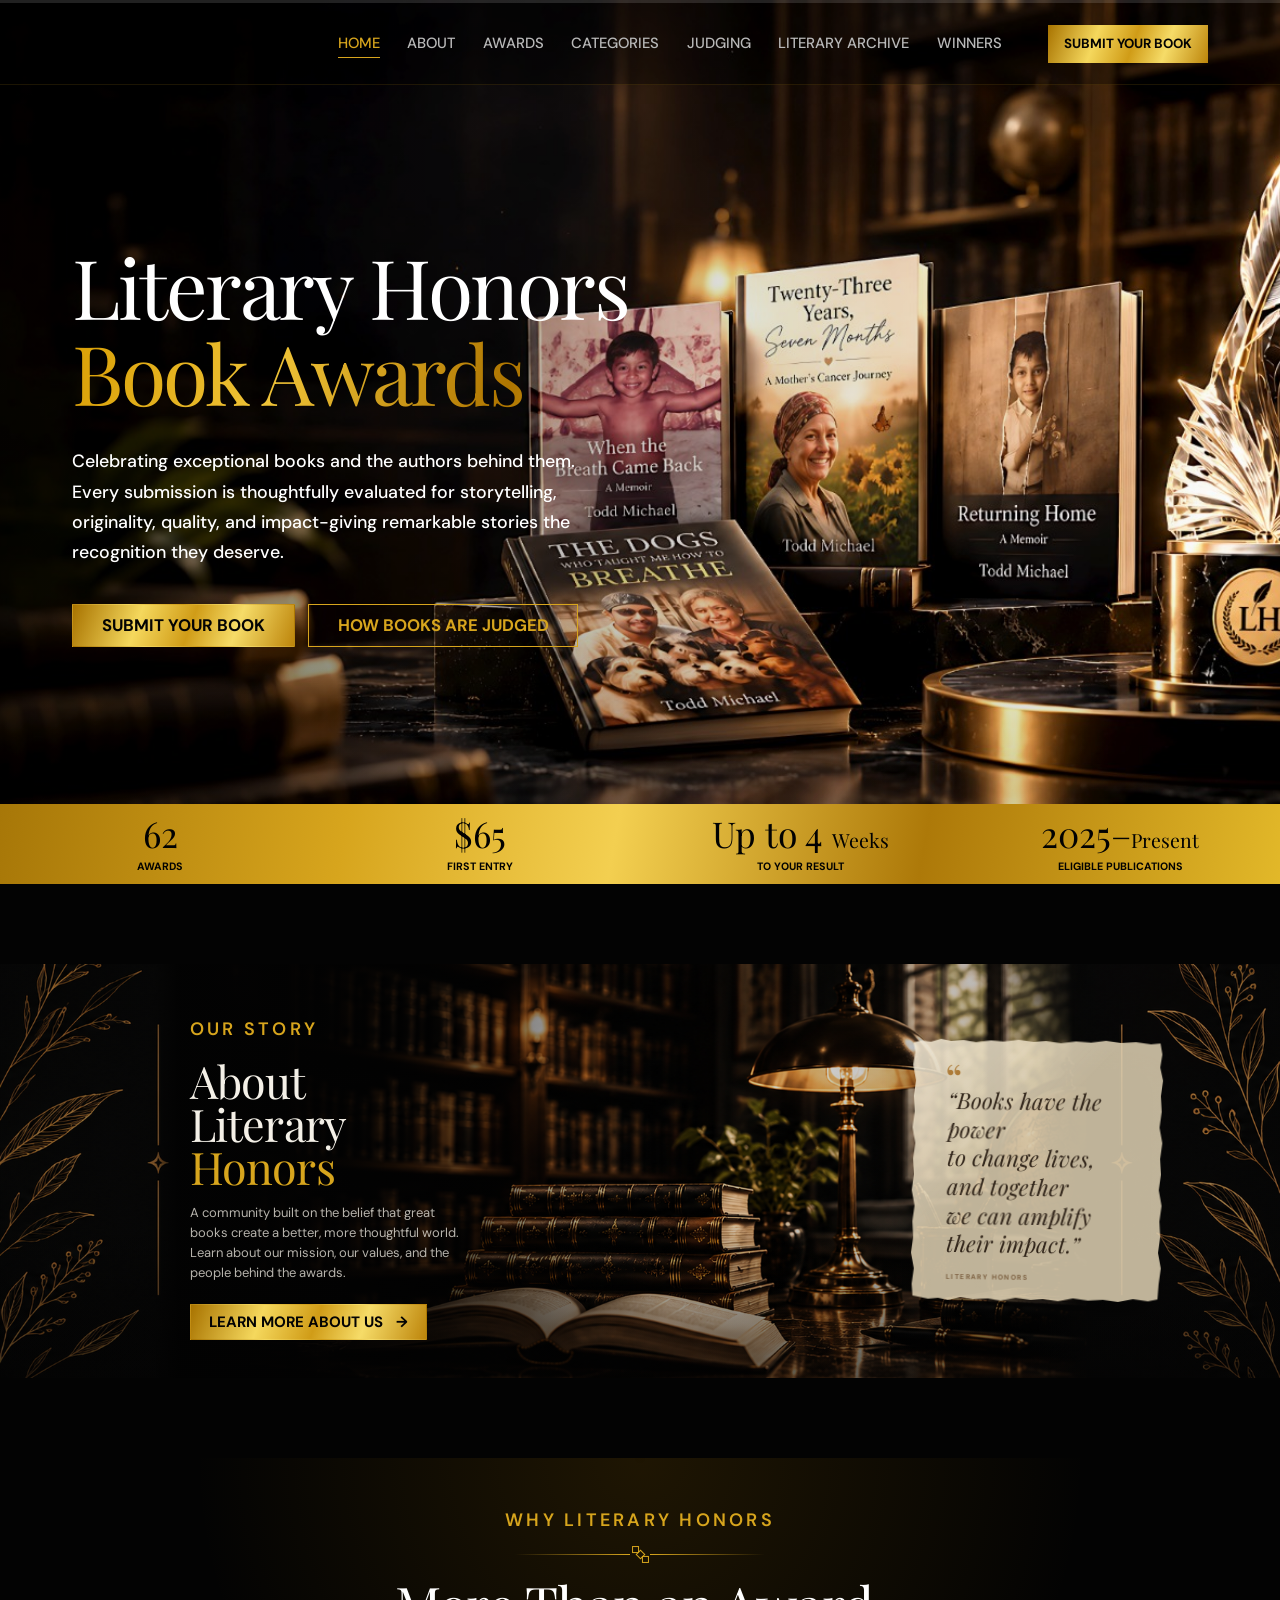
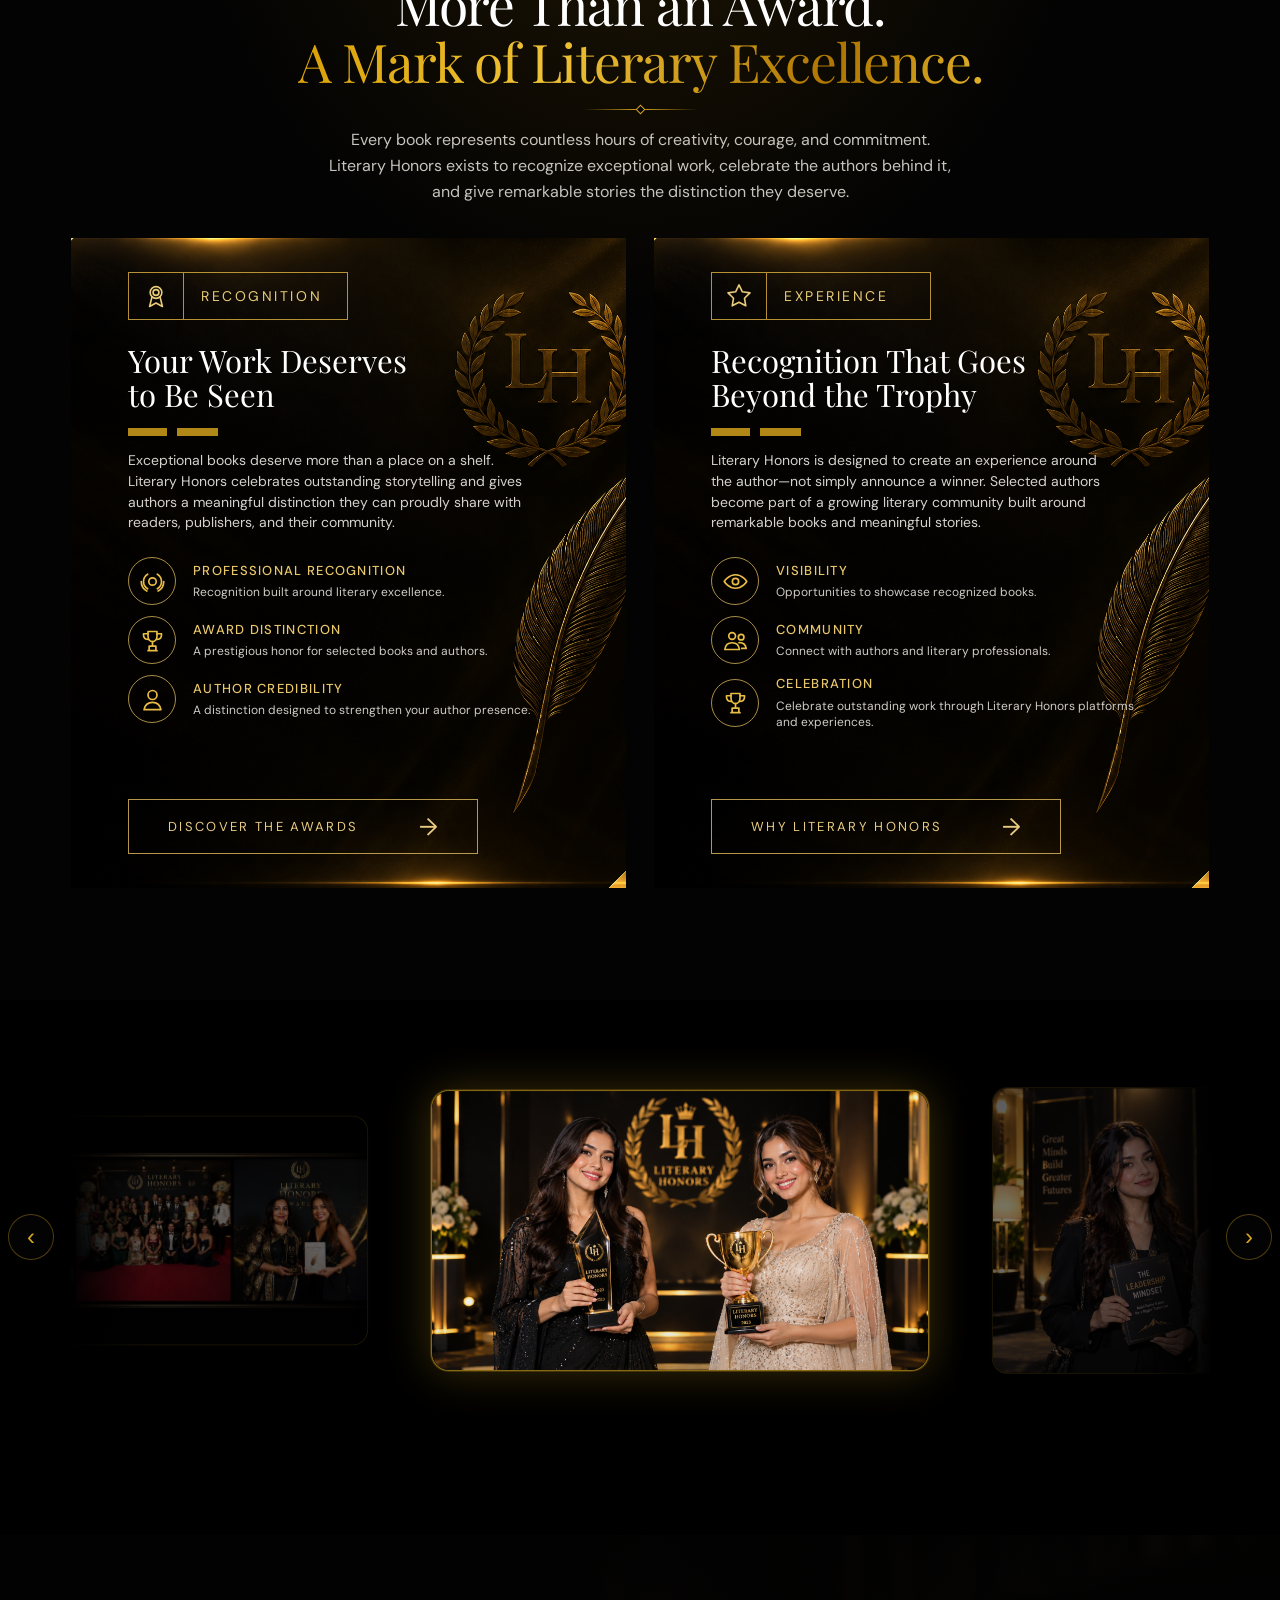
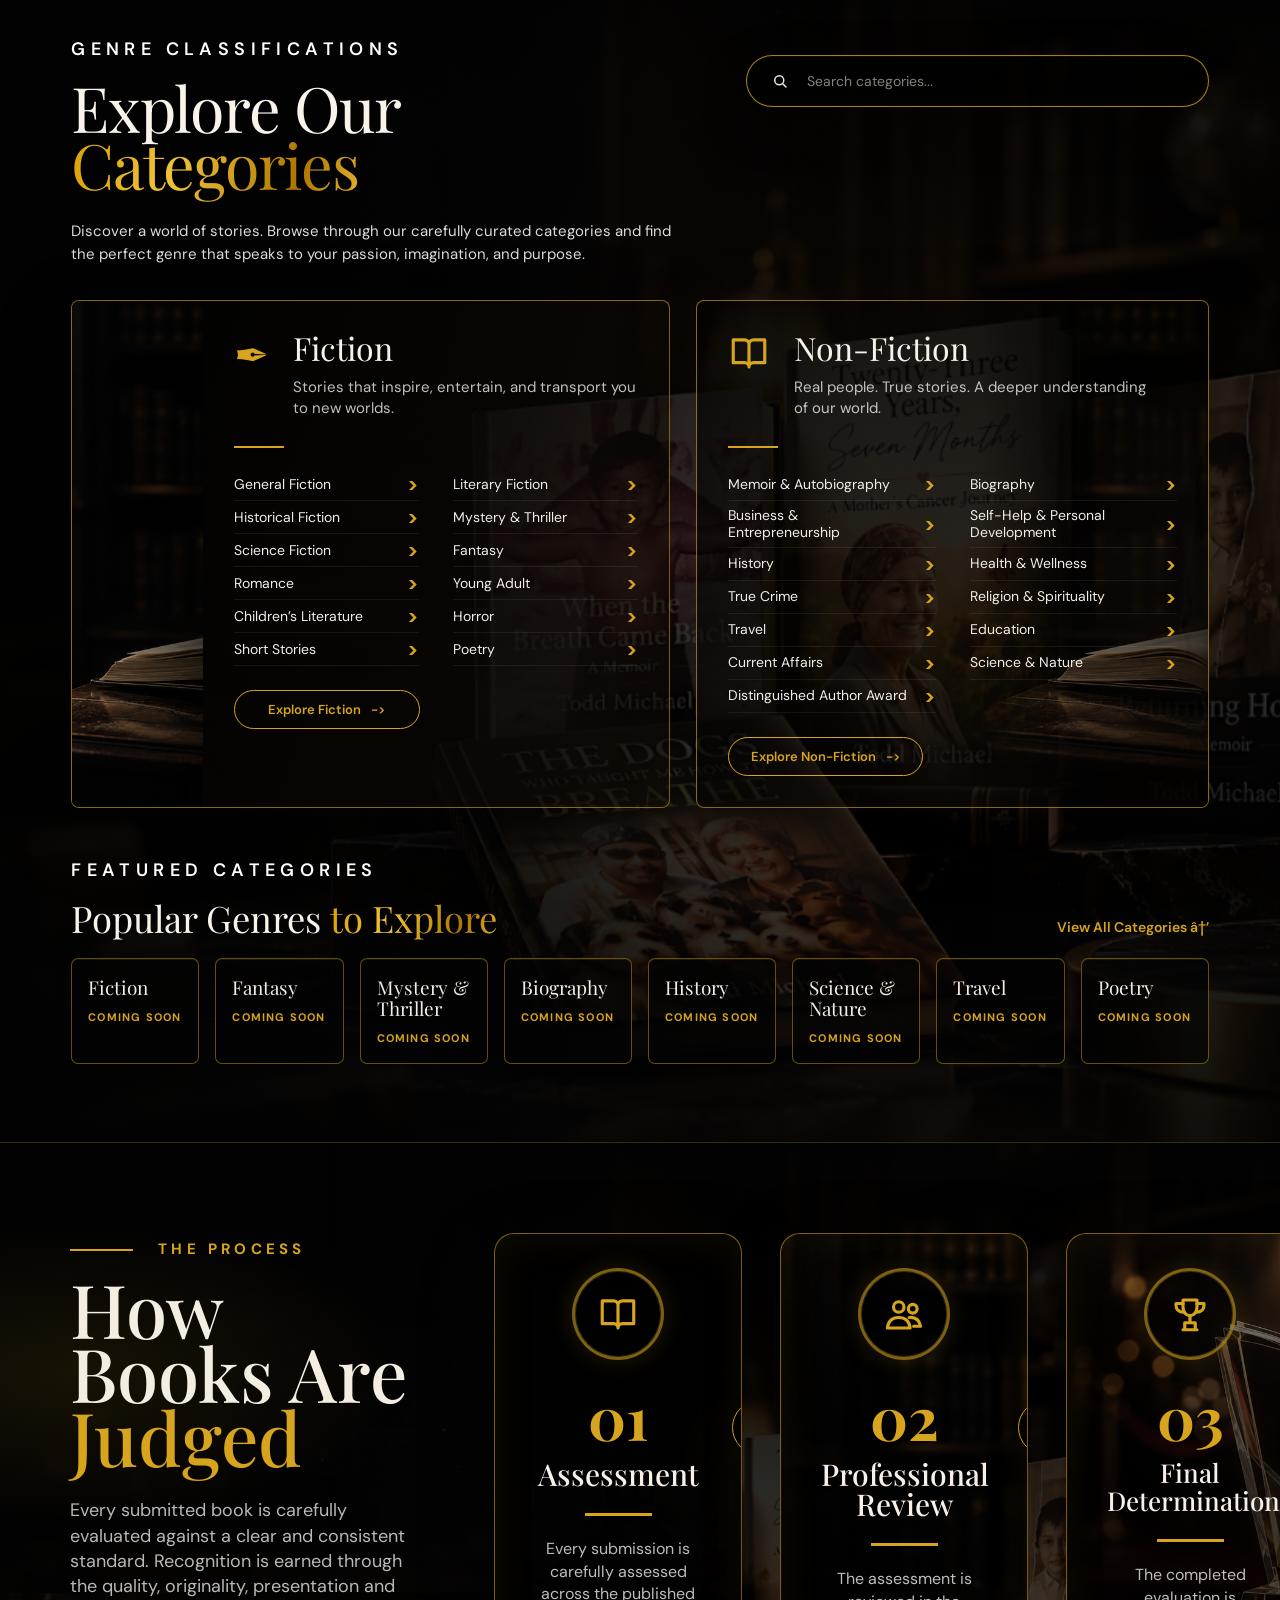
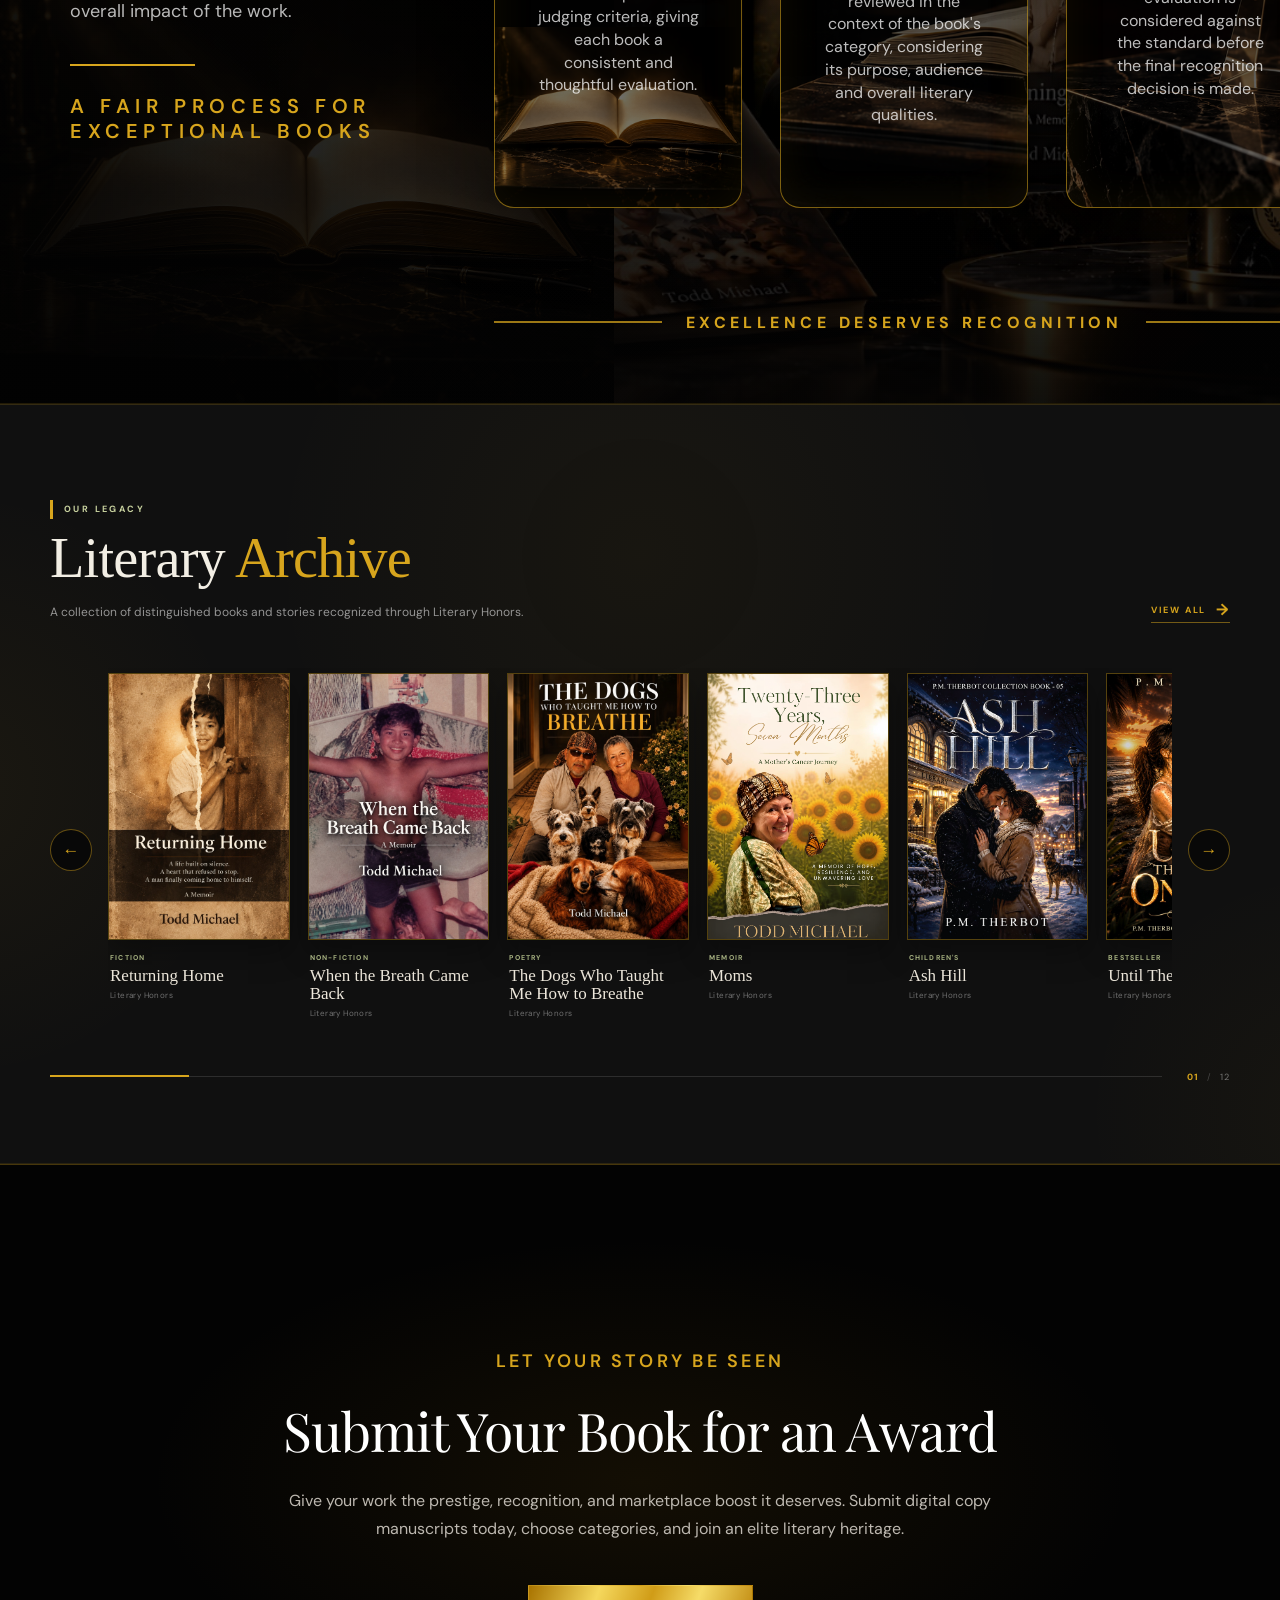
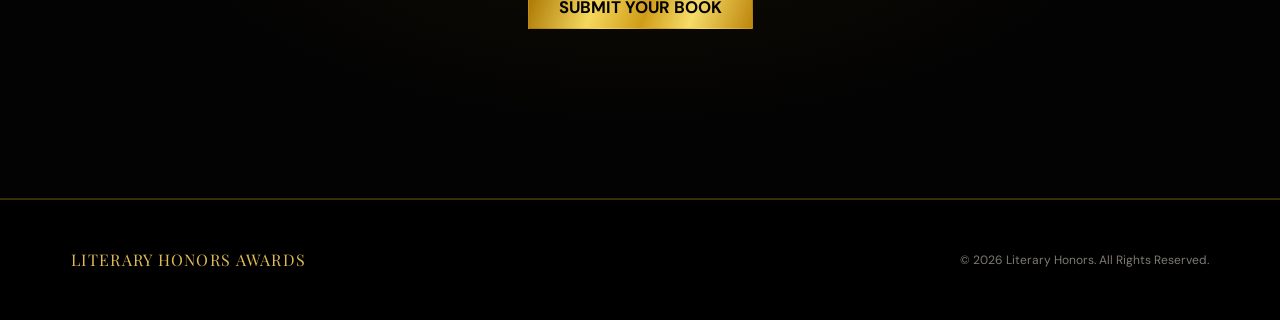
==== commit 9a788bec: "Add homepage award showcase carousel and about page tweaks - Replace the static winners banner with " ====
--- a/index.html
+++ b/index.html
@@ -212,9 +212,17 @@
         </section>
 
         <section class="gallery-section" id="winners" aria-label="Literary Honors ceremony gallery" data-reveal="fade">
-            <img src="assets/images/gallery-winners.jpeg"
-                alt="Literary Honors awards stage, winners, and award presentation" width="1717" height="916"
-                loading="lazy">
+            <div class="award-showcase" id="award-showcase">
+                <div class="award-showcase-viewport">
+                    <div class="award-showcase-track" id="award-showcase-track"></div>
+                </div>
+                <button class="award-showcase-arrow award-showcase-prev" type="button" aria-label="Previous award">
+                    <span aria-hidden="true">&#8249;</span>
+                </button>
+                <button class="award-showcase-arrow award-showcase-next" type="button" aria-label="Next award">
+                    <span aria-hidden="true">&#8250;</span>
+                </button>
+            </div>
         </section>
 
         <section class="categories-section" id="categories">
@@ -469,7 +477,7 @@
                     =========================================== -->
                             <article class="archive-book">
                                 <div class="archive-cover">
-                                    <img src="assets/images/RETURNING HOME.png" alt="Returning Home book cover" loading="lazy">
+                                    <img src="assets/images/literary archive/2.jpeg" alt="Returning Home book cover" loading="lazy">
                                     <span class="archive-category">
                                         MEMOIR
                                     </span>
@@ -516,7 +524,7 @@
                             <article class="archive-book">
 
                                 <div class="archive-cover">
-                                    <img src="assets/images/WHEN THE BREATH (1).png" alt="When the Breath book cover" loading="lazy">
+                                    <img src="assets/images/literary archive/1.jpeg" alt="When the Breath Came Back book cover" loading="lazy">
 
                                     <span class="archive-category">
                                         MEMOIR
@@ -541,7 +549,7 @@
                                         NON-FICTION
                                     </span>
                                     <h4>
-                                        When the Breath
+                                        When the Breath Came Back
                                     </h4>
                                     <p>
                                         Literary Honors
@@ -553,7 +561,7 @@
                     =========================================== -->
                             <article class="archive-book">
                                 <div class="archive-cover">
-                                    <img src="assets/images/THE DOGS WHO TUAUGHT ME (1).png" alt="The Dogs Who Taught Me book cover" loading="lazy">
+                                    <img src="assets/images/literary archive/3.jpeg" alt="The Dogs Who Taught Me How to Breathe book cover" loading="lazy">
                                     <span class="archive-category">
                                         INSPIRATIONAL
                                     </span>
@@ -575,7 +583,7 @@
                                         POETRY
                                     </span>
                                     <h4>
-                                        The Dogs Who Taught Me
+                                        The Dogs Who Taught Me How to Breathe
                                     </h4>
                                     <p>
                                         Literary Honors
--- a/assets/css/style.css
+++ b/assets/css/style.css
@@ -719,32 +719,179 @@
 }
 
 .gallery-section {
-    height: 500px;
+    padding: 14px 0 76px;
     overflow: hidden;
-    container-type: size;
     background: #000;
 }
 
-.gallery-section img {
-    --gallery-image-height: max(100cqh, calc(100cqw * 916 / 1717));
-    --gallery-image-top: calc((100cqh - var(--gallery-image-height)) * 0.49);
-    --gallery-top-line-start: calc(var(--gallery-image-top) + var(--gallery-image-height) * 144 / 916);
-    --gallery-top-line-end: calc(var(--gallery-image-top) + var(--gallery-image-height) * 164 / 916);
-    --gallery-bottom-line-start: calc(var(--gallery-image-top) + var(--gallery-image-height) * 752 / 916);
-    --gallery-bottom-line-end: calc(var(--gallery-image-top) + var(--gallery-image-height) * 773 / 916);
+/* Award showcase carousel */
+
+.award-showcase {
+    position: relative;
+    max-width: var(--content-width);
+    margin: 0 auto;
+    padding: 0 68px;
+}
+
+.award-showcase-viewport {
+    overflow: hidden;
+    padding: 34px 0 46px;
+    -webkit-mask-image: linear-gradient(90deg, transparent 0, #000 7%, #000 93%, transparent 100%);
+    mask-image: linear-gradient(90deg, transparent 0, #000 7%, #000 93%, transparent 100%);
+}
+
+.award-showcase-track {
+    display: flex;
+    align-items: center;
+    will-change: transform;
+}
+
+.award-showcase-slide {
+    flex: 0 0 var(--award-slide-width, 46%);
+    padding: 0 14px;
+}
+
+.award-card {
+    position: relative;
+    display: block;
+    overflow: hidden;
     width: 100%;
-    height: 100%;
-    object-fit: cover;
-    object-position: center 49%;
-    mask-image: linear-gradient(
-        to bottom,
-        #000 0,
-        #000 var(--gallery-top-line-start), transparent var(--gallery-top-line-start),
-        transparent var(--gallery-top-line-end), #000 var(--gallery-top-line-end),
-        #000 var(--gallery-bottom-line-start), transparent var(--gallery-bottom-line-start),
-        transparent var(--gallery-bottom-line-end), #000 var(--gallery-bottom-line-end),
-        #000 100%
-    );
+    border: 1px solid rgba(215, 165, 29, 0.28);
+    border-radius: 18px;
+    background: #050505;
+    box-shadow: 0 18px 44px rgba(0, 0, 0, 0.62);
+    opacity: 0.55;
+    transform: scale(0.86);
+    transition: transform 900ms cubic-bezier(0.22, 0.61, 0.36, 1),
+        opacity 900ms cubic-bezier(0.22, 0.61, 0.36, 1),
+        border-color 700ms ease, box-shadow 700ms ease;
+}
+
+.award-card img {
+    display: block;
+    width: 100%;
+    height: auto;
+    border-radius: inherit;
+}
+
+.award-card::after {
+    position: absolute;
+    inset: 0;
+    border-radius: inherit;
+    background: linear-gradient(180deg, rgba(3, 3, 3, 0.36) 0%, rgba(3, 3, 3, 0.12) 46%, rgba(3, 3, 3, 0.48) 100%);
+    content: "";
+    opacity: 1;
+    transition: opacity 700ms ease;
+    pointer-events: none;
+}
+
+.award-showcase-slide.is-active .award-card {
+    border-color: rgba(215, 165, 29, 0.62);
+    box-shadow:
+        0 0 0 1px rgba(215, 165, 29, 0.22),
+        0 0 46px rgba(215, 165, 29, 0.28),
+        0 30px 62px rgba(0, 0, 0, 0.72);
+    opacity: 1;
+    transform: scale(1);
+}
+
+.award-showcase-slide.is-active .award-card::after {
+    opacity: 0.18;
+}
+
+.award-card-reflection {
+    position: absolute;
+    right: 8%;
+    bottom: -26px;
+    left: 8%;
+    height: 26px;
+    border-radius: 50%;
+    background: radial-gradient(ellipse at center, rgba(215, 165, 29, 0.22), transparent 70%);
+    filter: blur(6px);
+    opacity: 0;
+    transition: opacity 700ms ease;
+    pointer-events: none;
+}
+
+.award-showcase-slide.is-active .award-card-reflection {
+    opacity: 1;
+}
+
+.award-showcase-arrow {
+    position: absolute;
+    top: 50%;
+    display: grid;
+    width: 46px;
+    height: 46px;
+    padding: 0;
+    border: 1px solid rgba(215, 165, 29, 0.36);
+    border-radius: 50%;
+    background: rgba(5, 5, 5, 0.78);
+    color: var(--gold);
+    font-size: 24px;
+    line-height: 1;
+    cursor: pointer;
+    place-items: center;
+    transform: translateY(-50%);
+    transition: border-color 300ms ease, background 300ms ease, color 300ms ease;
+}
+
+.award-showcase-arrow:hover {
+    border-color: var(--gold);
+    background: rgba(215, 165, 29, 0.14);
+    color: var(--gold-light);
+}
+
+.award-showcase-arrow:focus-visible {
+    outline: 2px solid var(--gold-light);
+    outline-offset: 3px;
+}
+
+.award-showcase-prev {
+    left: 8px;
+}
+
+.award-showcase-next {
+    right: 8px;
+}
+
+@media (max-width: 900px) {
+    .award-showcase {
+        padding: 0 46px;
+    }
+
+    .award-showcase-arrow {
+        width: 38px;
+        height: 38px;
+        font-size: 20px;
+    }
+}
+
+@media (max-width: 640px) {
+    .gallery-section {
+        padding: 6px 0 48px;
+    }
+
+    .award-showcase {
+        padding: 0 18px;
+    }
+
+    .award-showcase-slide {
+        padding: 0 8px;
+    }
+
+    .award-showcase-arrow {
+        display: none;
+    }
+}
+
+@media (prefers-reduced-motion: reduce) {
+    .award-showcase-track,
+    .award-card,
+    .award-card::after,
+    .award-card-reflection {
+        transition-duration: 1ms !important;
+    }
 }
 
 .categories-section {
@@ -1363,10 +1510,6 @@
         min-height: 650px;
     }
 
-    .gallery-section {
-        height: 390px;
-    }
-
     .home-category-index {
         grid-template-columns: 1fr;
     }
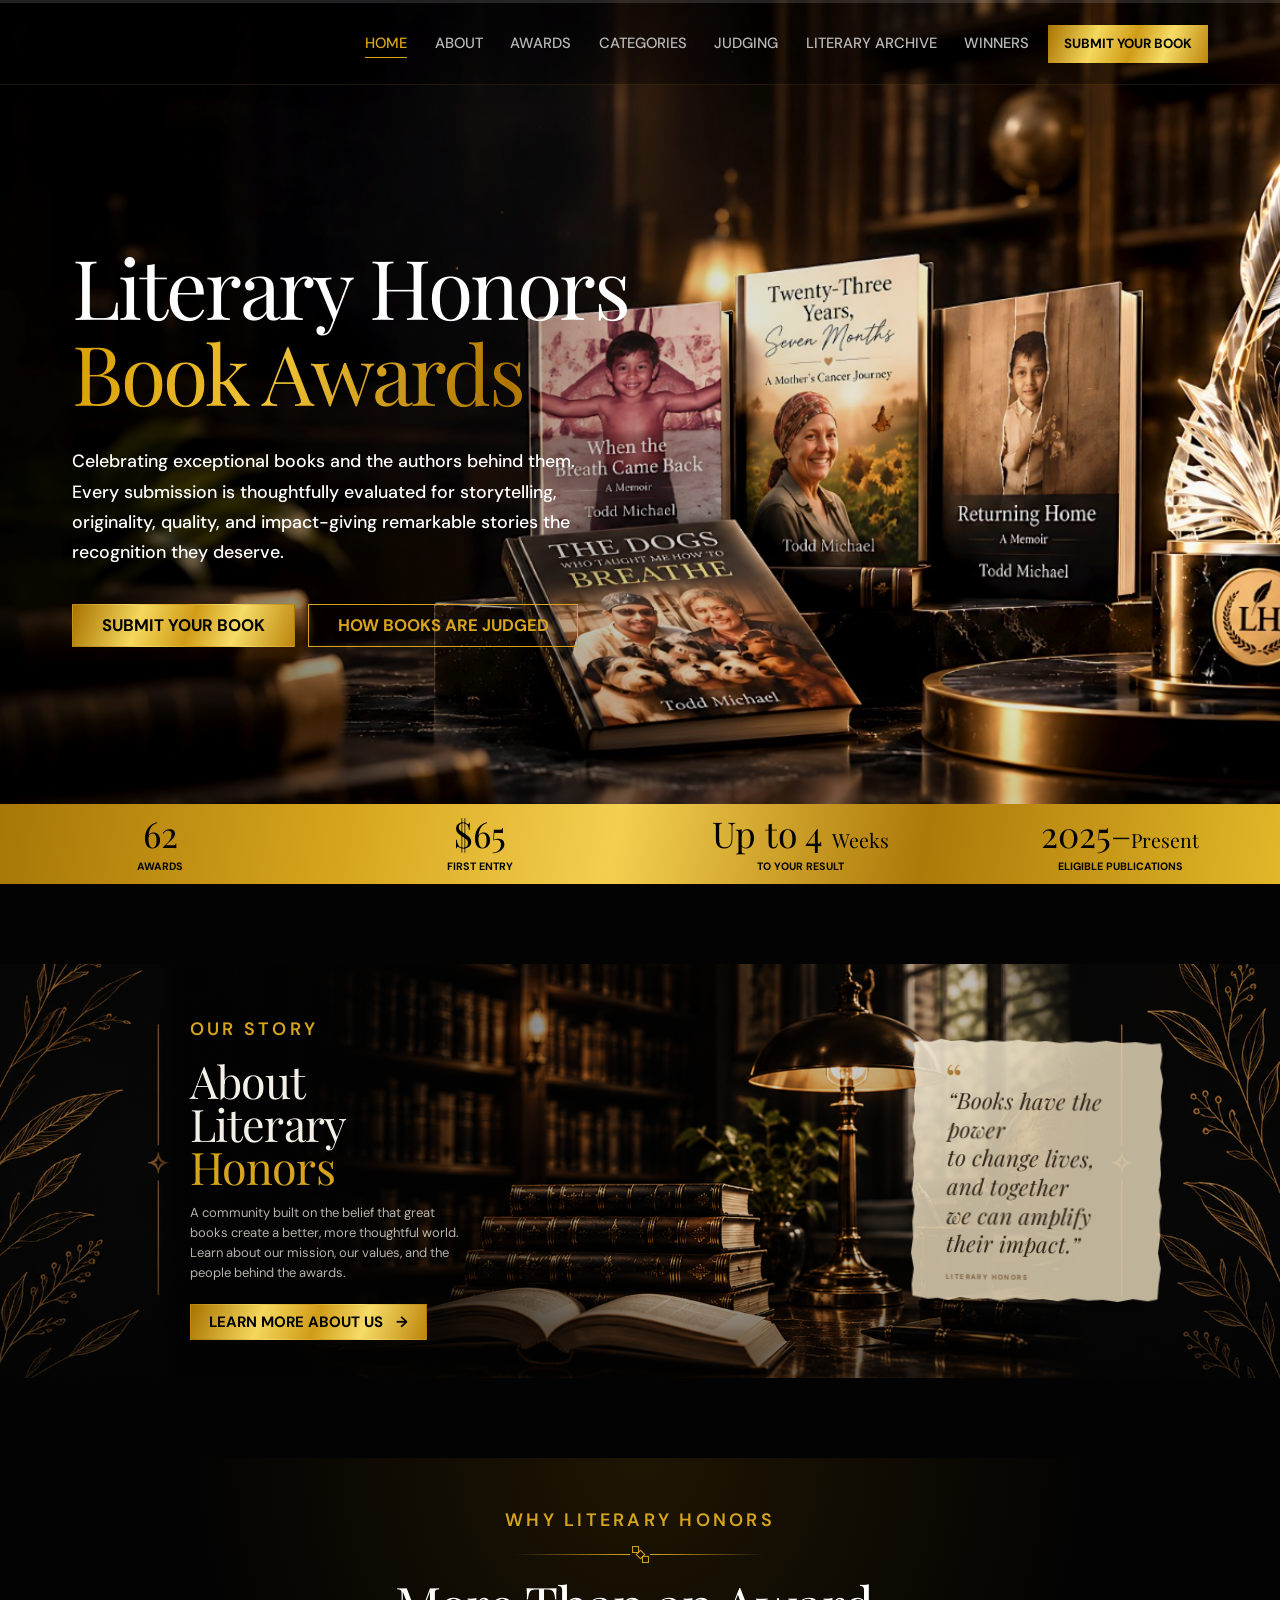
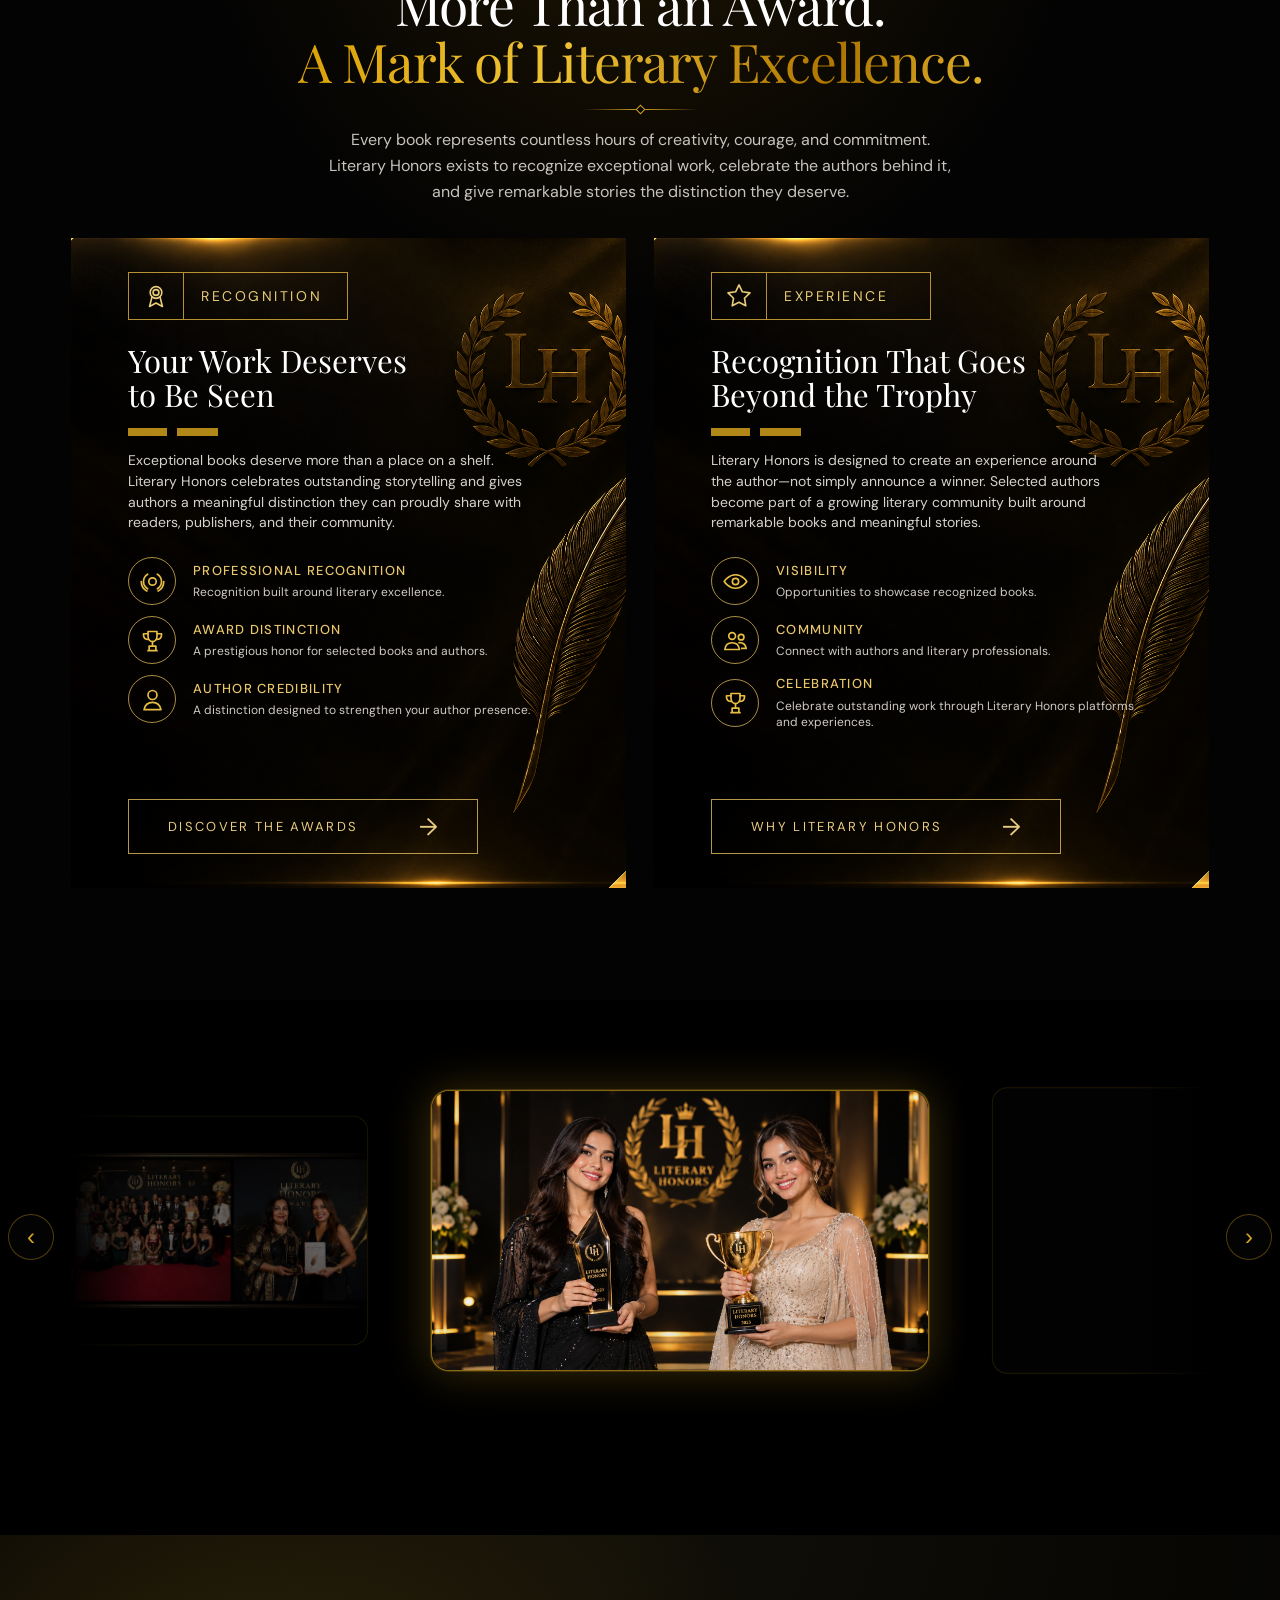
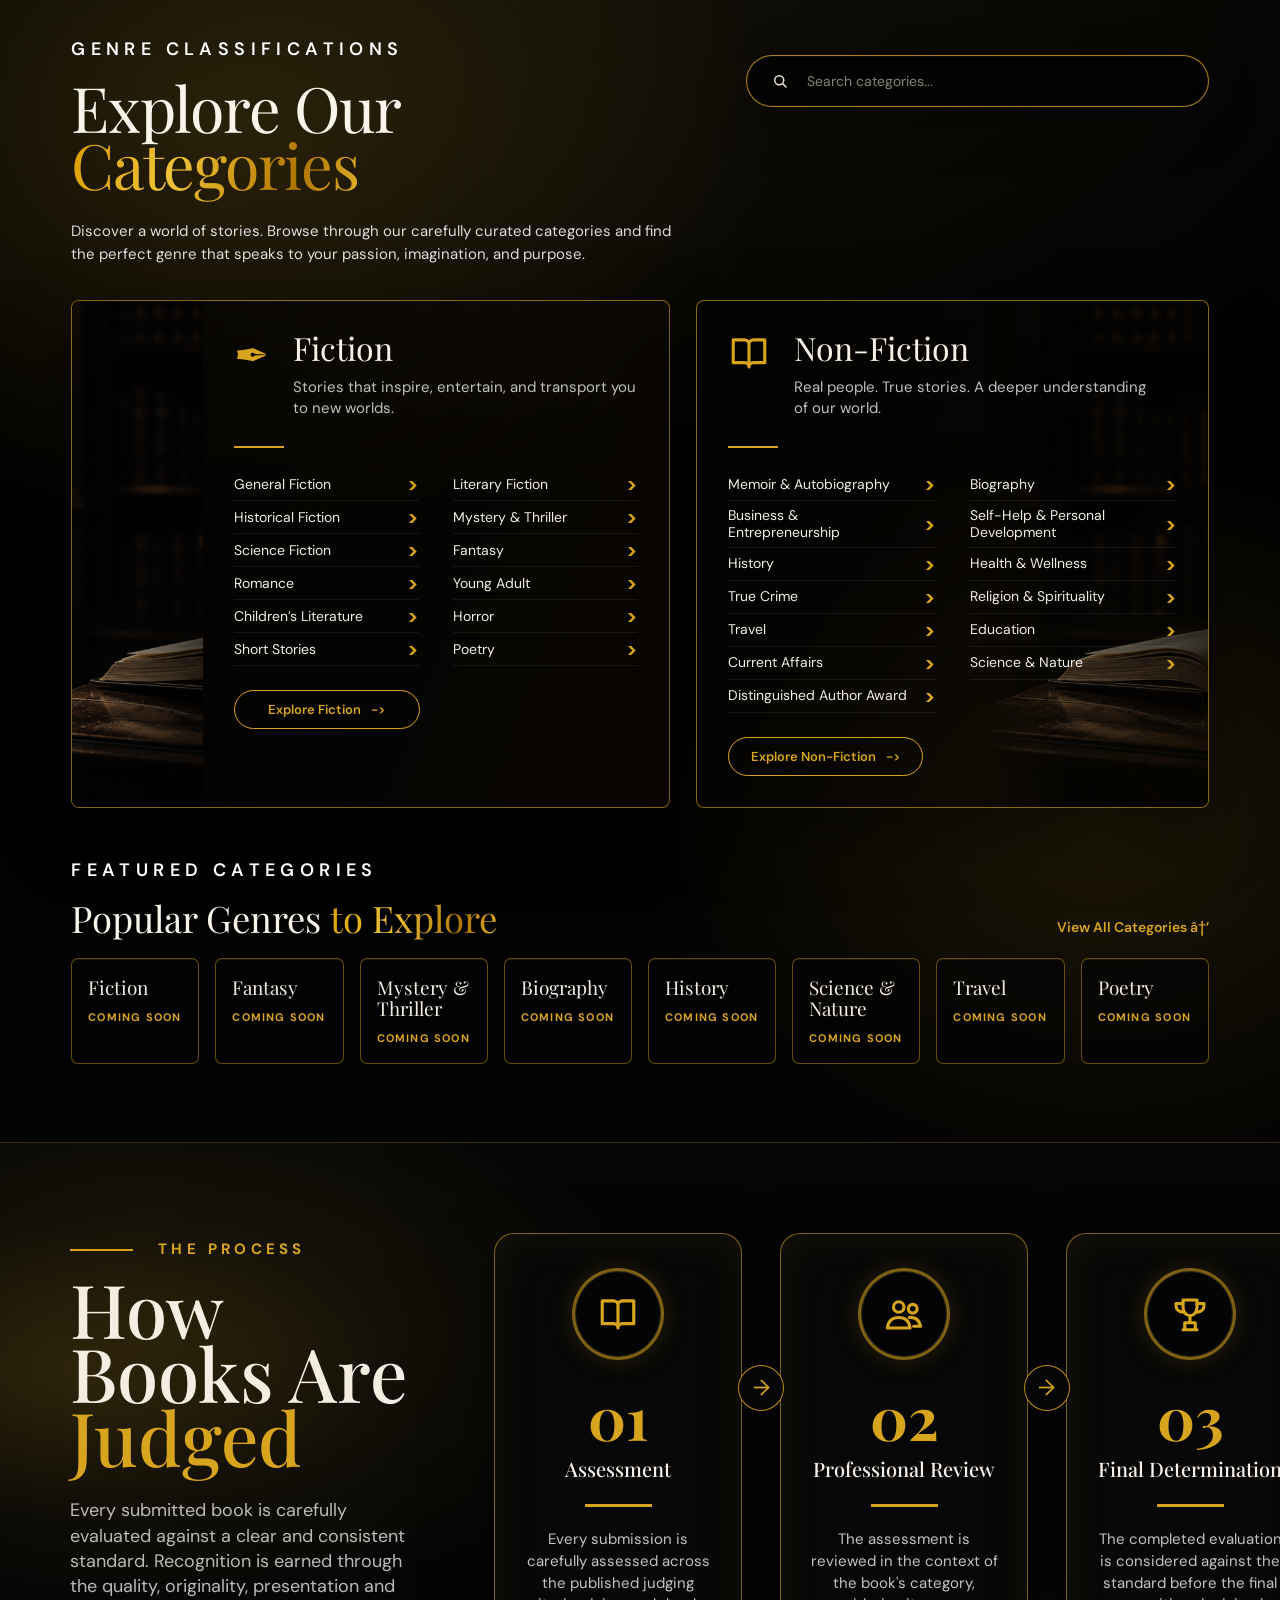
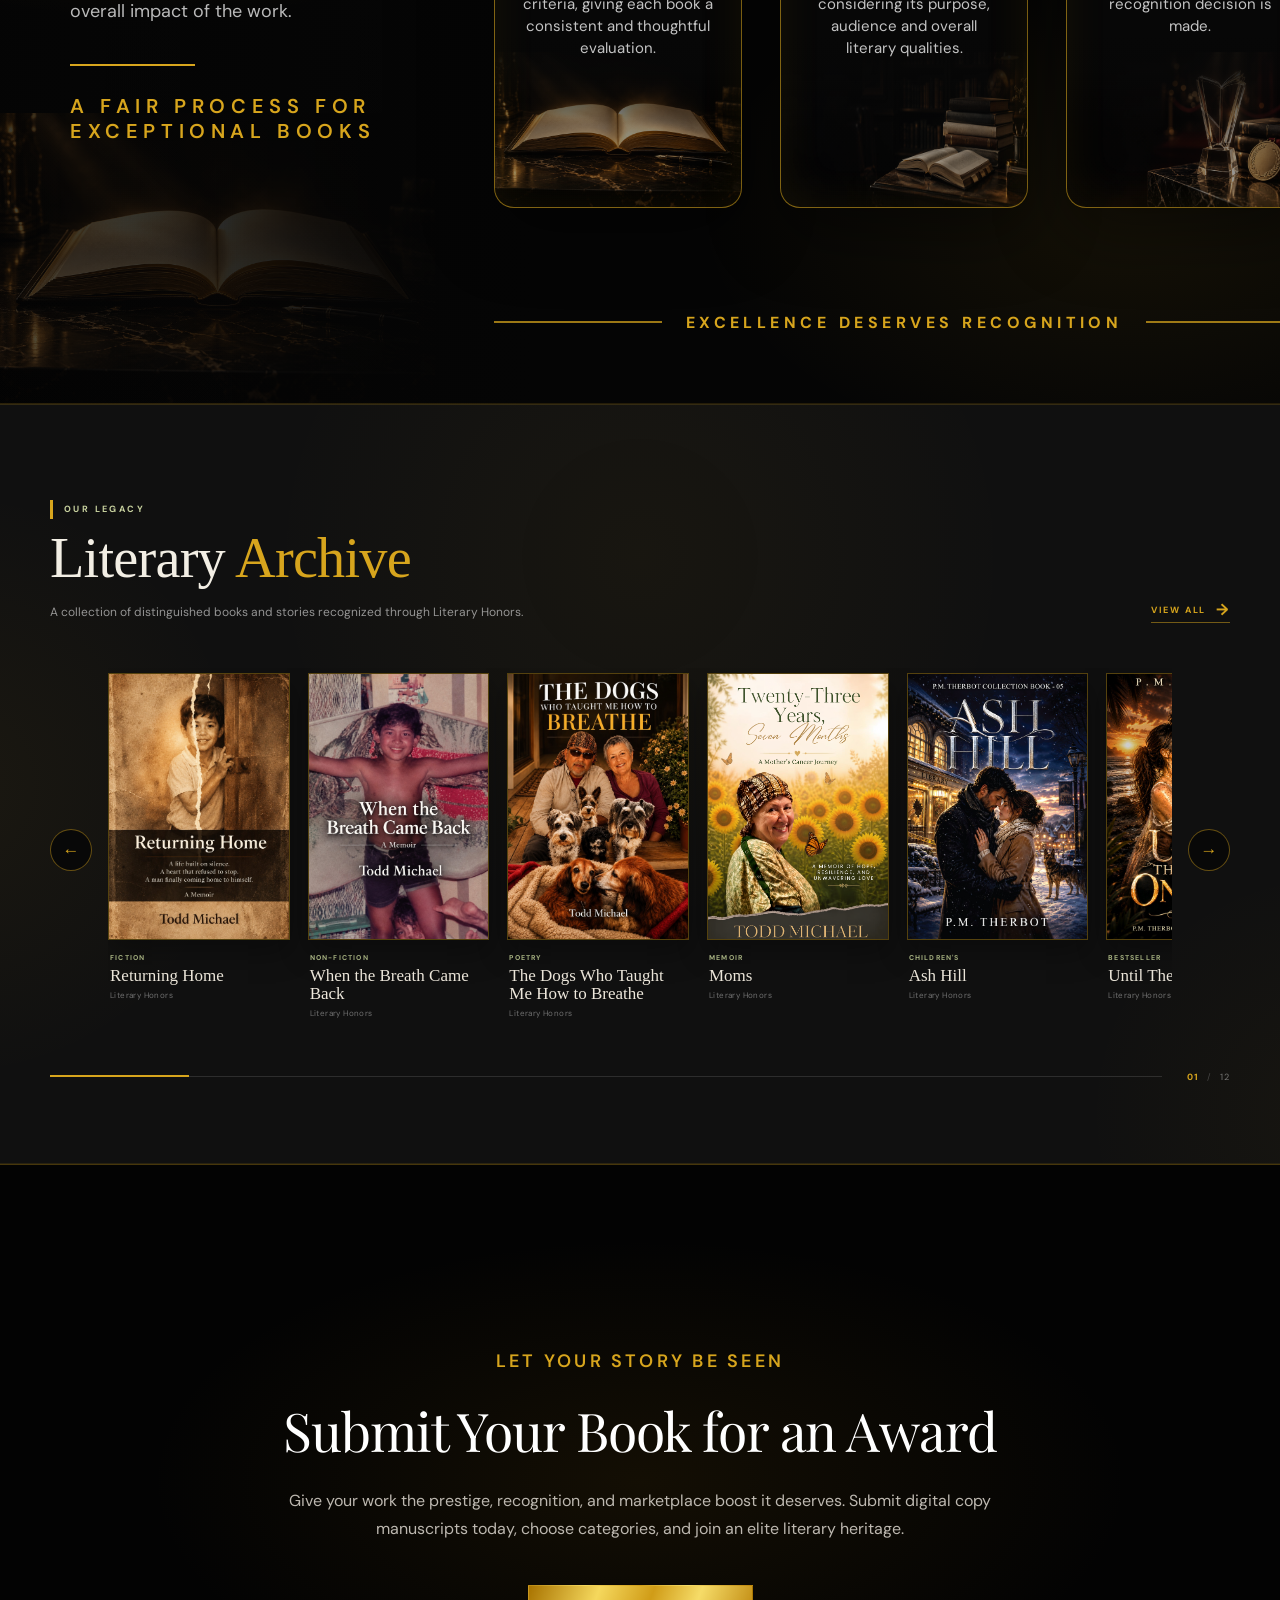
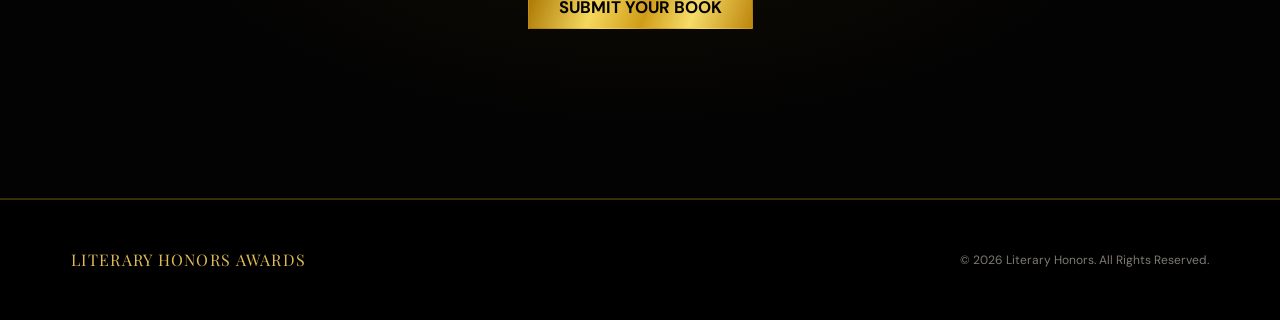
==== commit 8d45f39b: "Make every page usable on phones Below 800px the header previously hid the navigation links outright" ====
--- a/index.html
+++ b/index.html
@@ -1098,6 +1098,7 @@
 
     <script src="assets/js/categories-data.js" defer></script>
     <script src="assets/js/script.js" defer></script>
+    <script src="assets/js/nav.js" defer></script>
 </body>
 
 </html>
--- a/assets/css/style.css
+++ b/assets/css/style.css
@@ -289,16 +289,104 @@
     outline-offset: 3px;
 }
 
+.nav-toggle {
+    display: none;
+}
+
 @media (max-width: 800px) {
     .site-container {
         padding-inline: 20px;
     }
 
+    .header-inner {
+        justify-content: flex-end;
+        gap: 12px;
+    }
+
+    .nav-toggle {
+        position: relative;
+        z-index: 2;
+        display: inline-flex;
+        order: 3;
+        width: 42px;
+        height: 38px;
+        padding: 0;
+        flex-direction: column;
+        align-items: center;
+        justify-content: center;
+        gap: 5px;
+        border: 1px solid rgba(215, 165, 29, 0.42);
+        border-radius: 8px;
+        background: rgba(5, 5, 5, 0.6);
+        cursor: pointer;
+    }
+
+    .nav-toggle span {
+        display: block;
+        width: 18px;
+        height: 2px;
+        background: var(--gold);
+        transition: transform 240ms ease, opacity 200ms ease;
+    }
+
+    .site-header.nav-open .nav-toggle span:nth-child(1) {
+        transform: translateY(7px) rotate(45deg);
+    }
+
+    .site-header.nav-open .nav-toggle span:nth-child(2) {
+        opacity: 0;
+    }
+
+    .site-header.nav-open .nav-toggle span:nth-child(3) {
+        transform: translateY(-7px) rotate(-45deg);
+    }
+
+    .main-navigation {
+        position: fixed;
+        top: clamp(63px, 6.667vw, 96px);
+        right: 0;
+        left: 0;
+        max-height: calc(100vh - clamp(63px, 6.667vw, 96px));
+        overflow-y: auto;
+        flex-direction: column;
+        align-items: stretch;
+        gap: 0;
+        padding: 6px 20px 20px;
+        border-bottom: 1px solid rgba(215, 165, 29, 0.28);
+        background: rgba(5, 5, 5, 0.98);
+        opacity: 0;
+        transform: translateY(-10px);
+        pointer-events: none;
+        transition: opacity 220ms ease, transform 220ms ease;
+    }
+
+    .site-header.nav-open .main-navigation {
+        opacity: 1;
+        transform: translateY(0);
+        pointer-events: auto;
+    }
+
+    /* the desktop entrance animation parks items off-canvas; not in the panel */
+    .main-navigation > * {
+        opacity: 1;
+        transform: none;
+        animation: none;
+    }
+
     .navigation-link {
+        display: block;
+        padding: 15px 2px;
+        border-bottom: 1px solid rgba(215, 165, 29, 0.12);
+        font-size: 13px;
+        letter-spacing: 0.06em;
+    }
+
+    .navigation-link.active::after {
         display: none;
     }
 
     .header-cta {
+        order: 2;
         margin-left: 0;
     }
 
@@ -307,8 +395,16 @@
         min-height: 650px;
     }
 
+    /* the hero art is busy at phone widths; darken it under the copy */
     .hero-vignette {
-        background: rgba(0, 0, 0, 0.18);
+        background:
+            linear-gradient(
+                180deg,
+                rgba(0, 0, 0, 0.55) 0%,
+                rgba(0, 0, 0, 0.3) 26%,
+                rgba(0, 0, 0, 0.62) 52%,
+                rgba(0, 0, 0, 0.82) 100%
+            );
     }
 
     .hero-title {
@@ -762,9 +858,9 @@
     box-shadow: 0 18px 44px rgba(0, 0, 0, 0.62);
     opacity: 0.55;
     transform: scale(0.86);
-    transition: transform 900ms cubic-bezier(0.22, 0.61, 0.36, 1),
-        opacity 900ms cubic-bezier(0.22, 0.61, 0.36, 1),
-        border-color 700ms ease, box-shadow 700ms ease;
+    transition: transform 650ms cubic-bezier(0.22, 0.61, 0.36, 1),
+        opacity 650ms cubic-bezier(0.22, 0.61, 0.36, 1),
+        border-color 500ms ease, box-shadow 500ms ease;
 }
 
 .award-card img {
@@ -900,9 +996,9 @@
     min-height: 820px;
     padding: 86px 0 78px;
     background:
-        linear-gradient(90deg, rgba(2, 2, 2, 0.96) 0%, rgba(2, 2, 2, 0.83) 35%, rgba(2, 2, 2, 0.42) 68%, rgba(2, 2, 2, 0.72) 100%),
-        linear-gradient(0deg, rgba(2, 2, 2, 0.84), rgba(2, 2, 2, 0.3) 45%, rgba(2, 2, 2, 0.9)),
-        url("../images/hero-section-image.jpeg") center / cover no-repeat,
+        radial-gradient(60% 46% at 18% 16%, rgba(215, 165, 29, 0.16), transparent 72%),
+        radial-gradient(52% 44% at 86% 74%, rgba(215, 165, 29, 0.12), transparent 70%),
+        radial-gradient(100% 70% at 50% 0%, rgba(245, 216, 93, 0.06), transparent 68%),
         #020202;
 }
 
@@ -1628,8 +1724,12 @@
         grid-template-columns: 1fr 1fr;
     }
 
+    .stat-item {
+        padding: 14px 10px;
+    }
+
     .stat-item strong {
-        font-size: 26px;
+        font-size: clamp(19px, 5.4vw, 26px);
     }
 
     .stat-item span {
@@ -1776,10 +1876,11 @@
     min-height: 720px;
     font-family: "DM Sans", Arial, sans-serif;
     background:
-        linear-gradient(90deg, rgba(2, 2, 2, 0.92) 0%, rgba(2, 2, 2, 0.72) 31%, rgba(2, 2, 2, 0.55) 100%),
-        linear-gradient(0deg, rgba(2, 2, 2, 0.86), rgba(2, 2, 2, 0.22) 45%, rgba(2, 2, 2, 0.92)),
-        url("../images/about-open-book.png") left bottom / 48% auto no-repeat,
-        url("../images/hero-section-image.jpeg") center / cover no-repeat,
+        radial-gradient(55% 48% at 12% 22%, rgba(215, 165, 29, 0.12), transparent 70%),
+        radial-gradient(48% 42% at 88% 78%, rgba(215, 165, 29, 0.08), transparent 70%),
+        linear-gradient(90deg, rgba(5, 5, 5, 0.52) 0%, rgba(5, 5, 5, 0.9) 30%, #050505 42%),
+        linear-gradient(0deg, rgba(5, 5, 5, 0.3) 0%, rgba(5, 5, 5, 0.66) 55%, #050505 82%),
+        url("../images/about-open-book.png") left bottom / 34% auto no-repeat,
         #050505;
     border-top: 1px solid rgba(215, 165, 29, 0.25);
     border-bottom: 1px solid rgba(215, 165, 29, 0.15);
@@ -1927,12 +2028,42 @@
    ========================================================= */
 
 .judging-process-grid {
+    position: relative;
     display: grid;
     grid-template-columns: repeat(3, minmax(0, 1fr));
     gap: clamp(28px, 2.95vw, 56px);
     margin-bottom: 0;
 }
 
+.judging-process-grid::before,
+.judging-process-grid::after {
+    position: absolute;
+    top: 27%;
+    z-index: 4;
+    display: grid;
+    width: 46px;
+    height: 46px;
+    border: 1px solid rgba(215, 165, 29, 0.85);
+    border-radius: 50%;
+    background: #050505;
+    color: var(--gold);
+    font-family: "DM Sans", Arial, sans-serif;
+    font-size: 22px;
+    line-height: 1;
+    content: "→";
+    place-items: center;
+    transform: translate(-50%, -50%);
+    pointer-events: none;
+}
+
+.judging-process-grid::before {
+    left: calc(33.333% - clamp(28px, 2.95vw, 56px) / 6);
+}
+
+.judging-process-grid::after {
+    left: calc(66.666% + clamp(28px, 2.95vw, 56px) / 6);
+}
+
 
 /* each process column */
 
@@ -1940,13 +2071,13 @@
     position: relative;
     min-height: 575px;
     overflow: hidden;
-    padding: 34px 40px 42px;
+    padding: 34px 24px 42px;
     border: 1px solid rgba(215, 165, 29, 0.58);
     border-radius: 20px;
     background:
-        linear-gradient(180deg, rgba(0, 0, 0, 0.42) 0%, rgba(0, 0, 0, 0.72) 53%, rgba(0, 0, 0, 0.46) 100%),
-        url("../images/about-open-book.png") center bottom / 110% auto no-repeat,
-        rgba(3, 3, 3, 0.85);
+        linear-gradient(180deg, #070707 0%, #070707 70%, rgba(7, 7, 7, 0.92) 76%, rgba(7, 7, 7, 0.45) 86%, rgba(7, 7, 7, 0.38) 100%),
+        url("../images/about-open-book.png") center bottom / 100% 27% no-repeat,
+        #070707;
     box-shadow: inset 0 0 45px rgba(215, 165, 29, 0.08), 0 24px 70px rgba(0, 0, 0, 0.42);
     text-align: center;
     transition: border-color 420ms ease, box-shadow 420ms ease, transform 420ms ease;
@@ -1954,40 +2085,18 @@
 
 .judging-process-card:nth-child(2) {
     background-image:
-        linear-gradient(180deg, rgba(0, 0, 0, 0.42) 0%, rgba(0, 0, 0, 0.78) 53%, rgba(0, 0, 0, 0.48) 100%),
+        linear-gradient(180deg, #070707 0%, #070707 70%, rgba(7, 7, 7, 0.92) 76%, rgba(7, 7, 7, 0.45) 86%, rgba(7, 7, 7, 0.38) 100%),
         url("../images/categories-hero.png");
     background-position: center, center bottom;
-    background-size: auto, cover;
+    background-size: auto, 100% 27%;
 }
 
 .judging-process-card:nth-child(3) {
     background-image:
-        linear-gradient(180deg, rgba(0, 0, 0, 0.42) 0%, rgba(0, 0, 0, 0.78) 53%, rgba(0, 0, 0, 0.48) 100%),
+        linear-gradient(180deg, #070707 0%, #070707 70%, rgba(7, 7, 7, 0.92) 76%, rgba(7, 7, 7, 0.45) 86%, rgba(7, 7, 7, 0.38) 100%),
         url("../images/awards-hero.png");
     background-position: center, center bottom;
-    background-size: auto, cover;
-}
-
-.judging-process-card::after {
-    content: "->";
-    position: absolute;
-    top: 29%;
-    right: calc(clamp(28px, 2.95vw, 56px) / -2 - 27px);
-    z-index: 4;
-    display: grid;
-    width: 55px;
-    height: 55px;
-    place-items: center;
-    border: 1px solid var(--gold);
-    border-radius: 50%;
-    color: var(--gold);
-    background: rgba(0, 0, 0, 0.82);
-    font-size: 30px;
-    line-height: 1;
-}
-
-.judging-process-card:last-child::after {
-    display: none;
+    background-size: auto, 100% 27%;
 }
 
 .judging-card-icon {
@@ -2040,14 +2149,10 @@
         "Playfair Display",
         Georgia,
         serif;
-    font-size: clamp(30px, 2.2vw, 43px);
+    font-size: clamp(20px, 1.5vw, 30px);
     font-weight: 500;
-    line-height: 1;
-}
-
-.judging-process-card:nth-child(3) h3 {
-    font-size: clamp(26px, 1.85vw, 36px);
-    line-height: 1.08;
+    line-height: 1.04;
+    white-space: nowrap;
 }
 
 .judging-process-card h3::after {
@@ -2064,9 +2169,9 @@
 
 .judging-process-card p {
     margin: 0;
-    color: rgba(255, 255, 255, 0.74);
-    font-size: clamp(16px, 1.08vw, 20px);
-    line-height: 1.42;
+    color: rgba(255, 255, 255, 0.76);
+    font-size: clamp(15px, 0.98vw, 19px);
+    line-height: 1.46;
 }
 
 .judging-bottom-line {
@@ -2331,9 +2436,14 @@
         min-height: 410px;
     }
 
-    .judging-process-card::after,
+    .judging-process-grid::before,
+    .judging-process-grid::after,
     .judging-bottom-line {
         display: none;
+    }
+
+    .judging-process-card h3 {
+        white-space: normal;
     }
 
 }
@@ -2395,6 +2505,15 @@
     .judging-process-card {
         min-height: 385px;
         padding: 30px 24px;
+    }
+
+    .judging-process-grid::before,
+    .judging-process-grid::after {
+        display: none;
+    }
+
+    .judging-process-card h3 {
+        white-space: normal;
     }
 
 
@@ -2467,6 +2586,12 @@
 .main-navigation > :nth-child(7) { animation-delay: 500ms; }
 .main-navigation > :nth-child(8) { animation-delay: 570ms; }
 
+.header-inner > .header-cta {
+    opacity: 0;
+    transform: translateX(110vw);
+    animation: home-nav-enter 1200ms cubic-bezier(0.22, 1, 0.36, 1) 570ms both;
+}
+
 @keyframes home-nav-enter {
     to {
         opacity: 1;
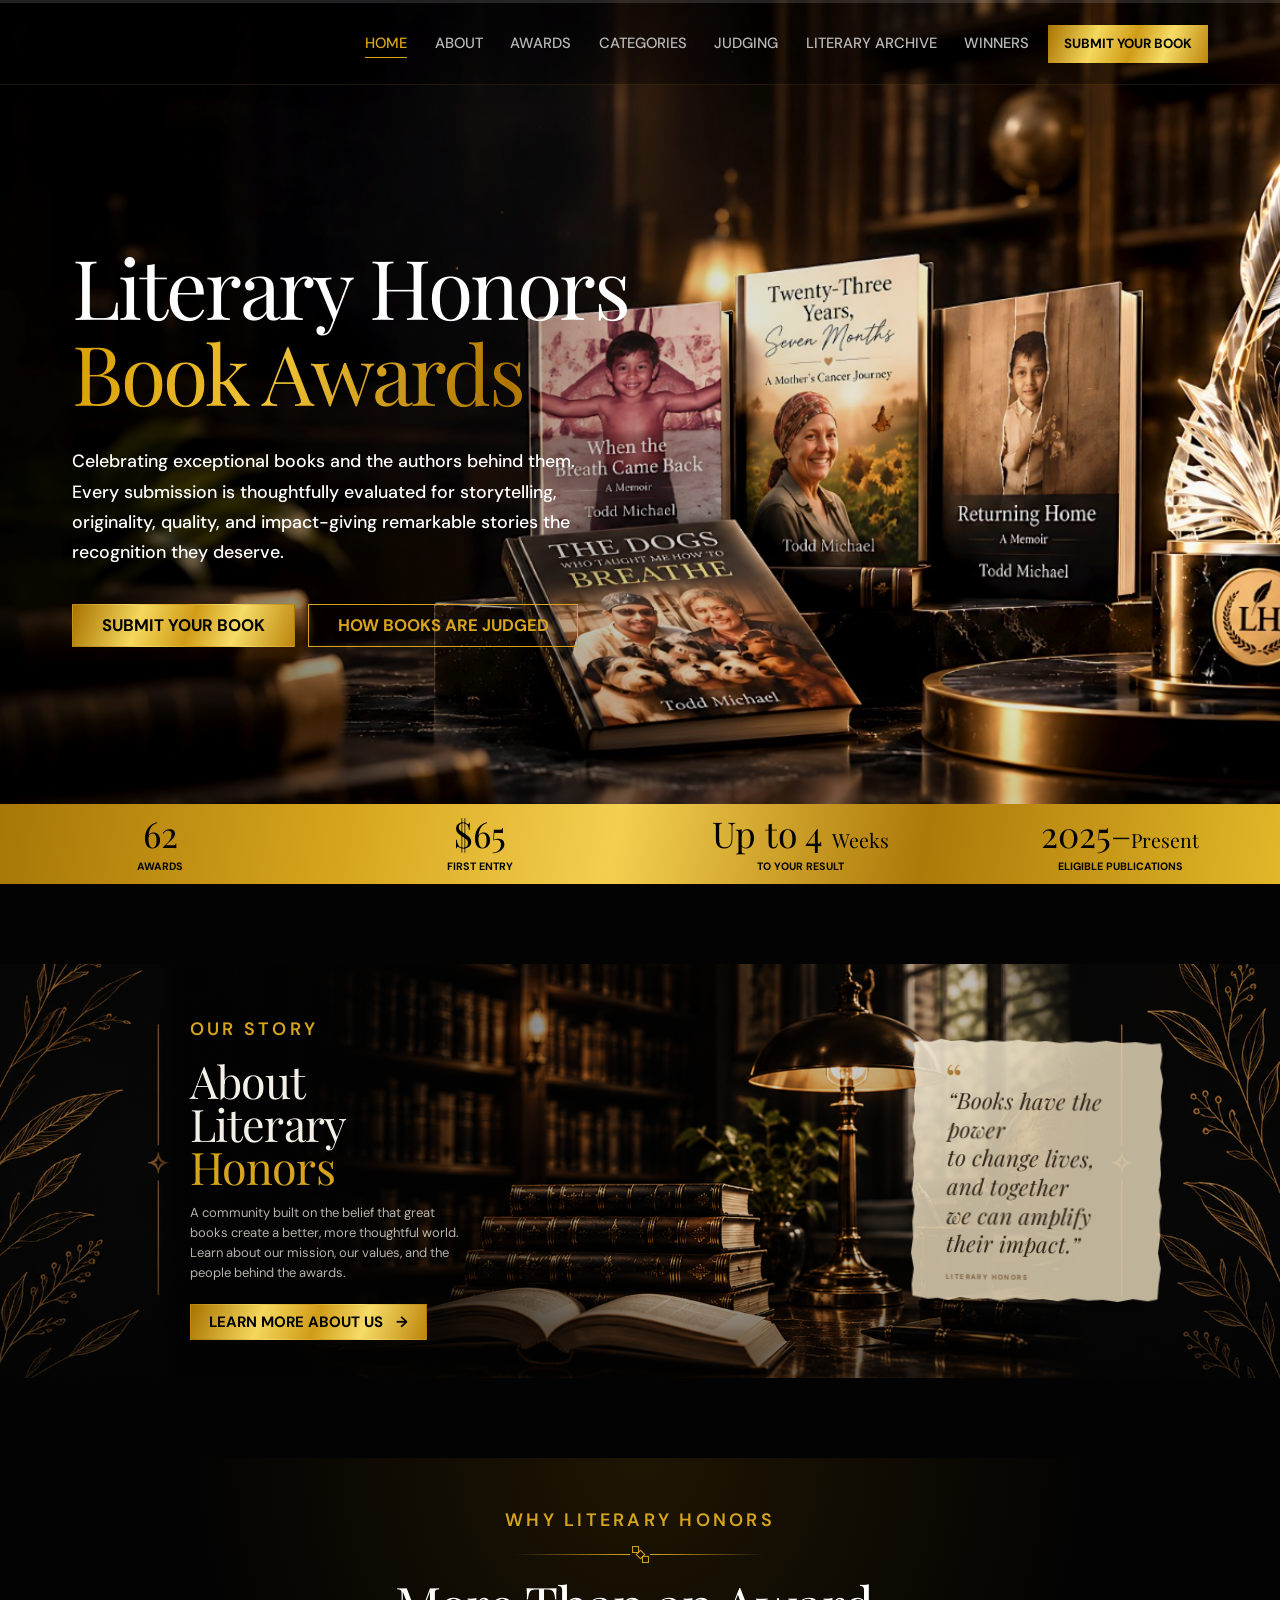
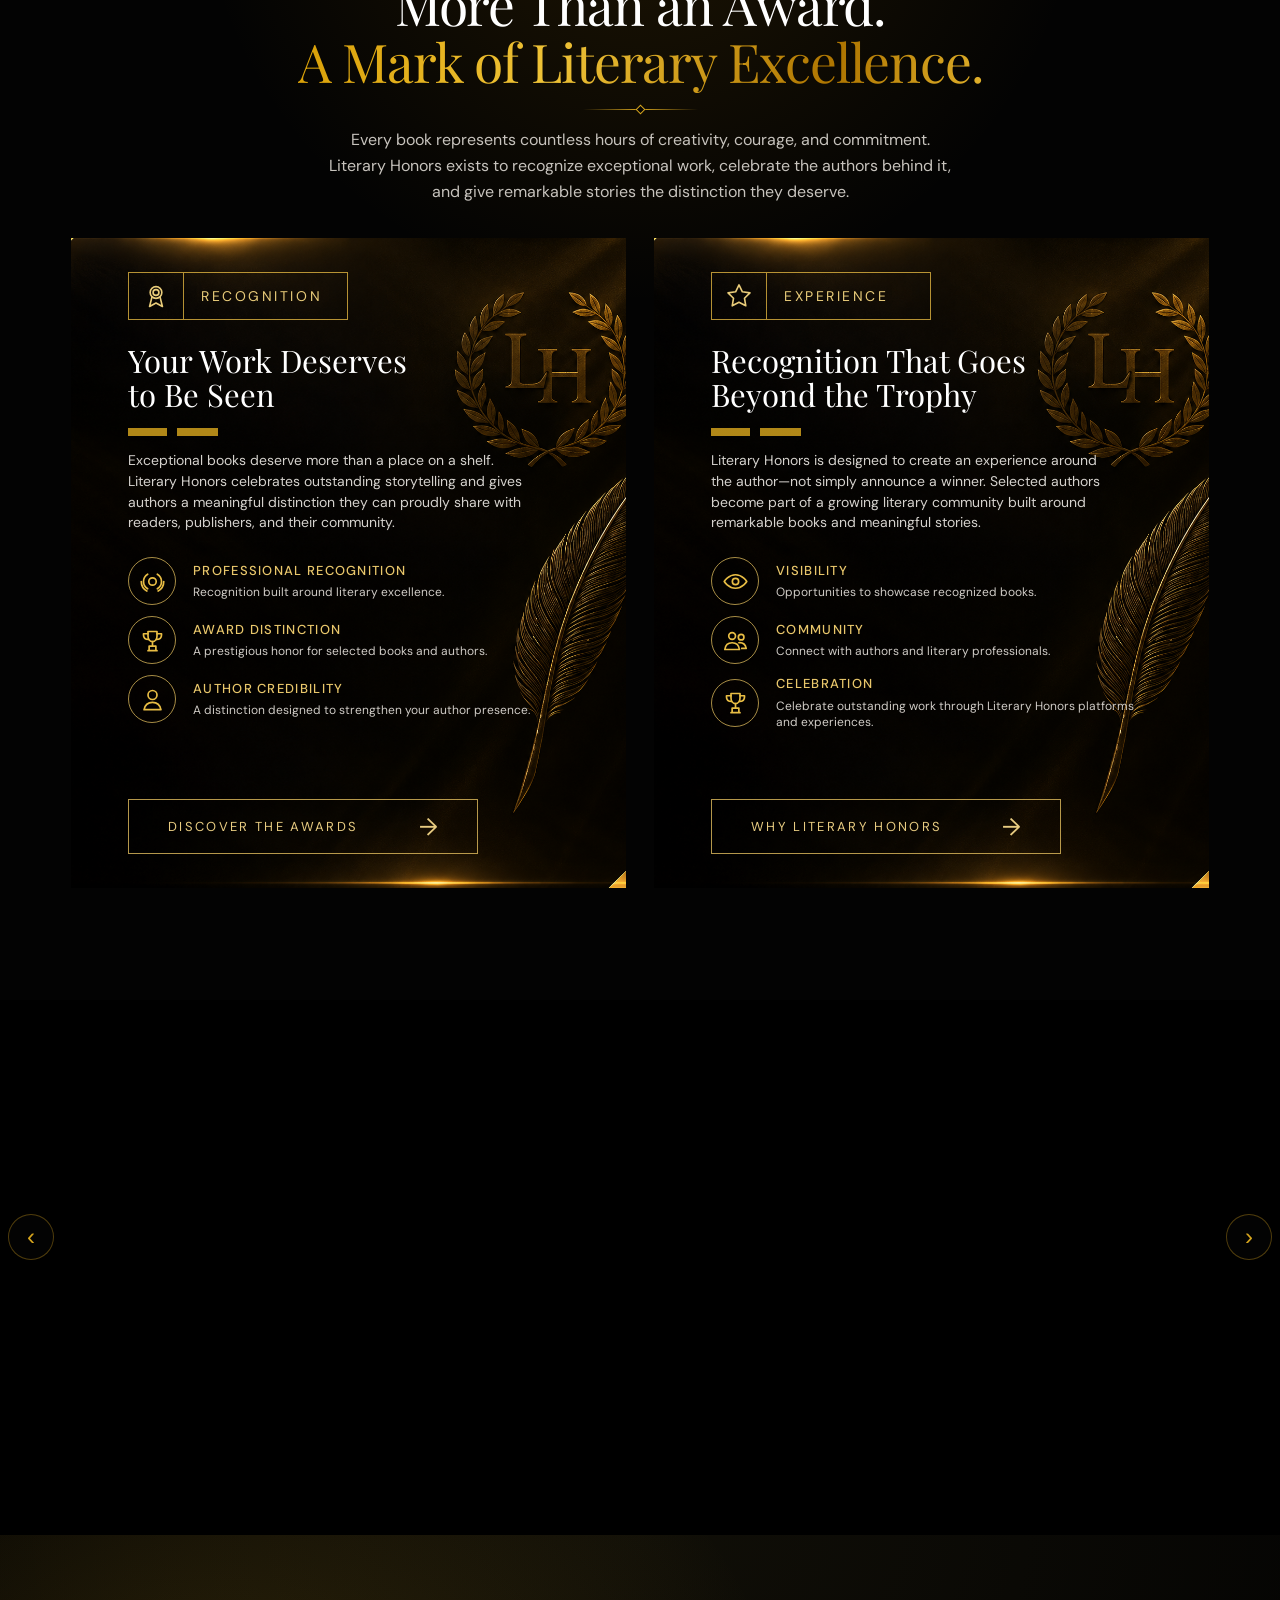
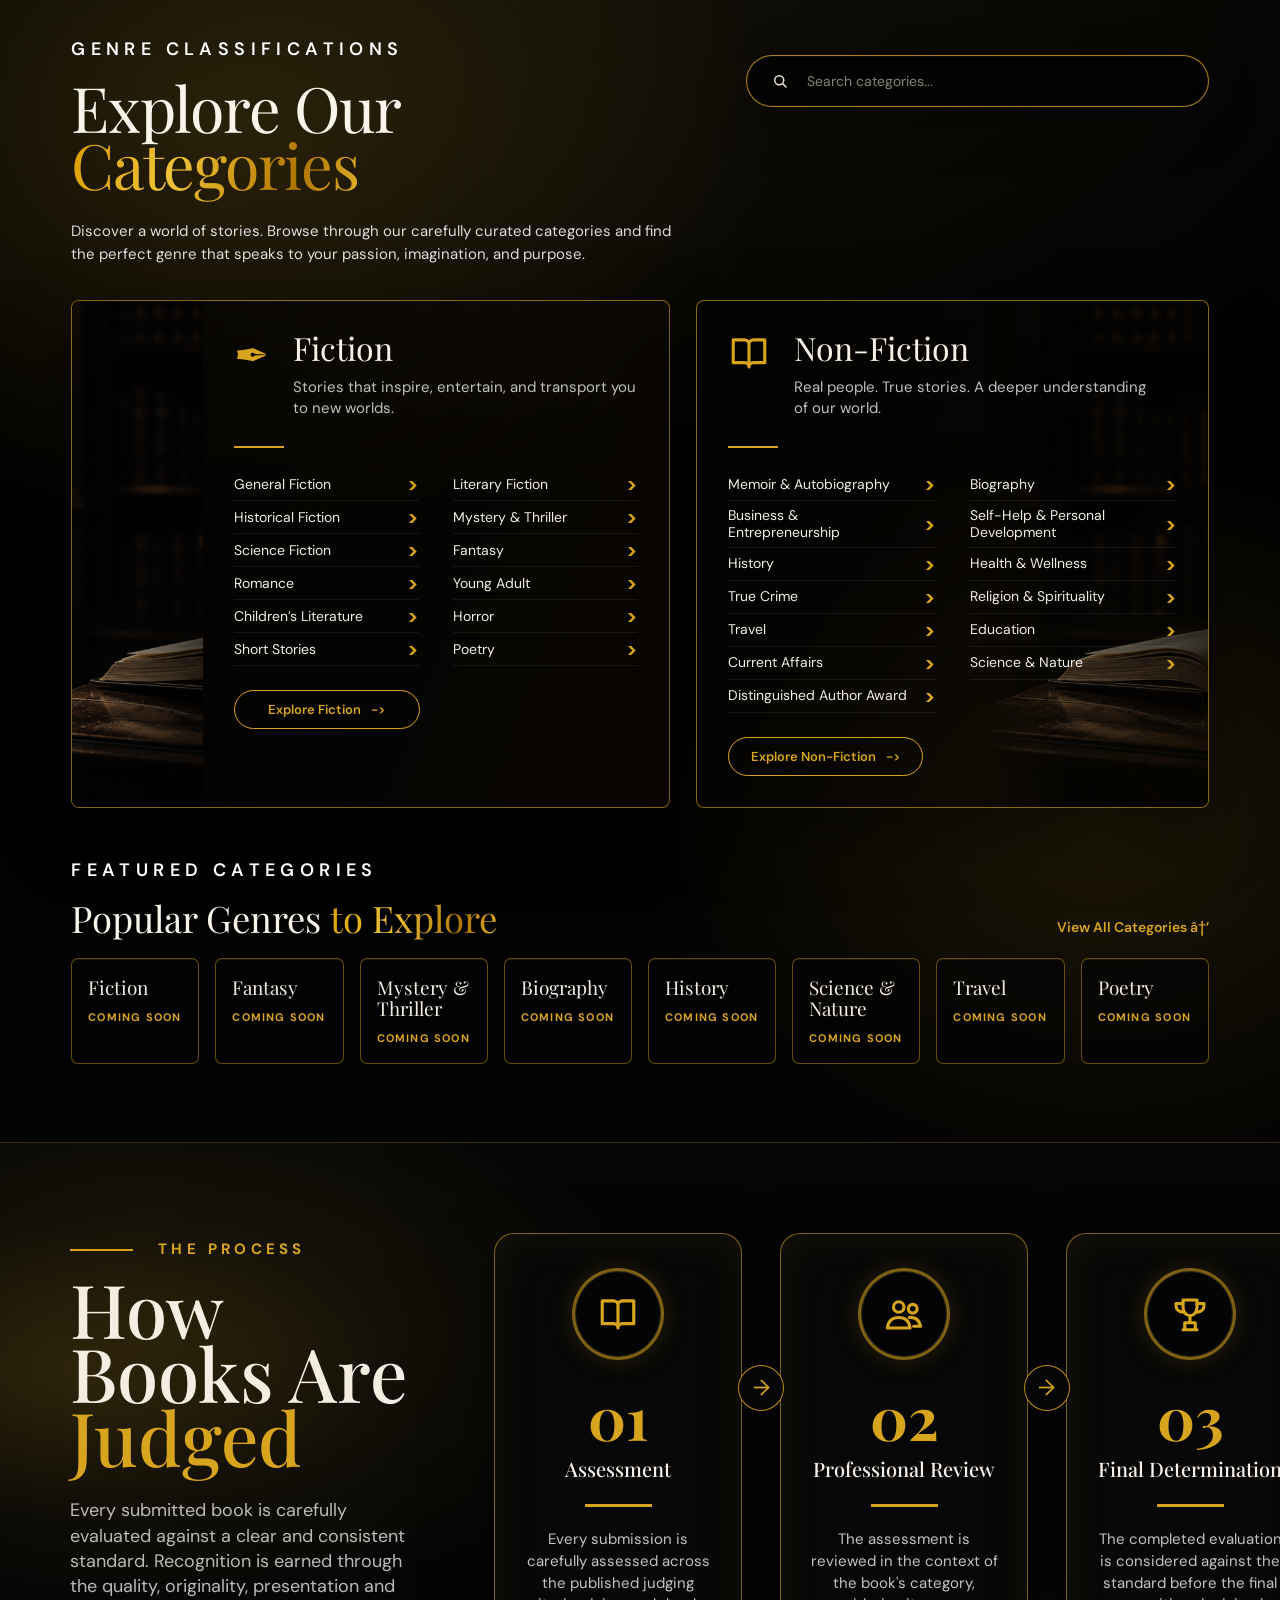
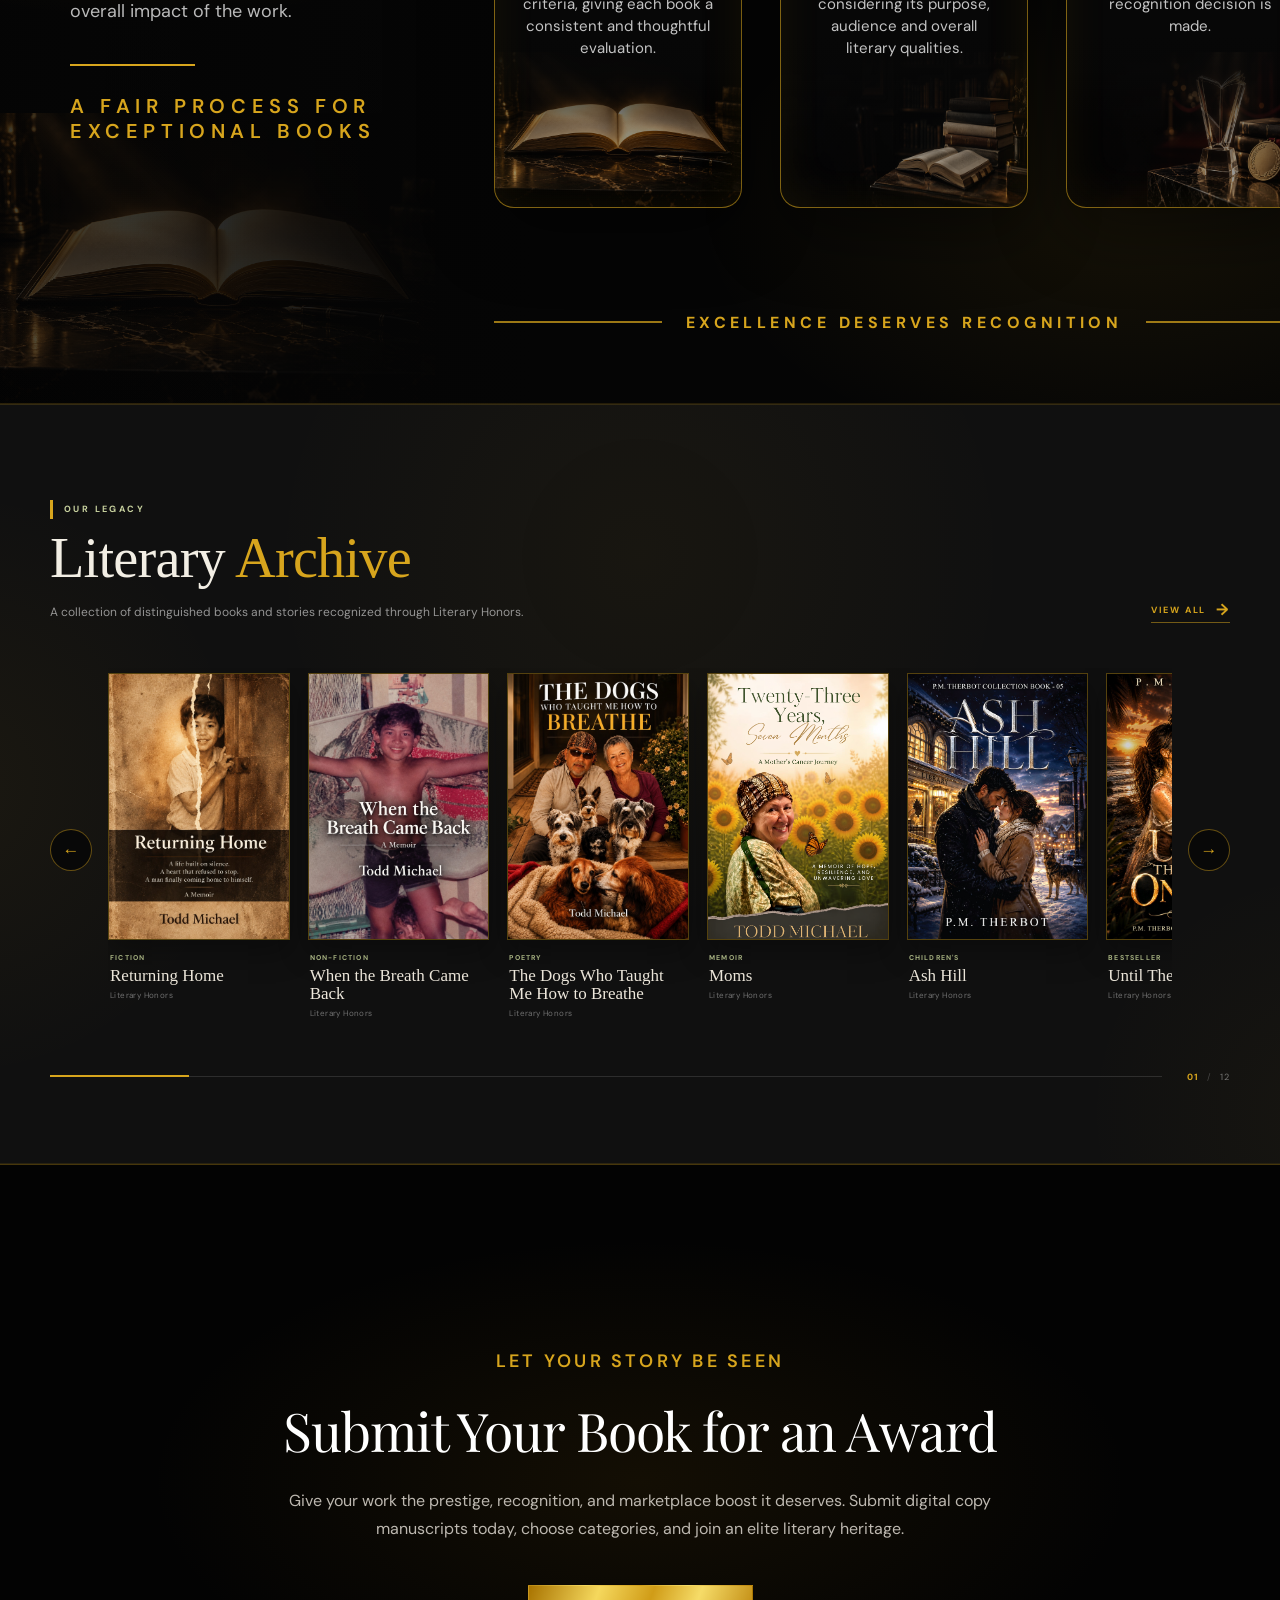
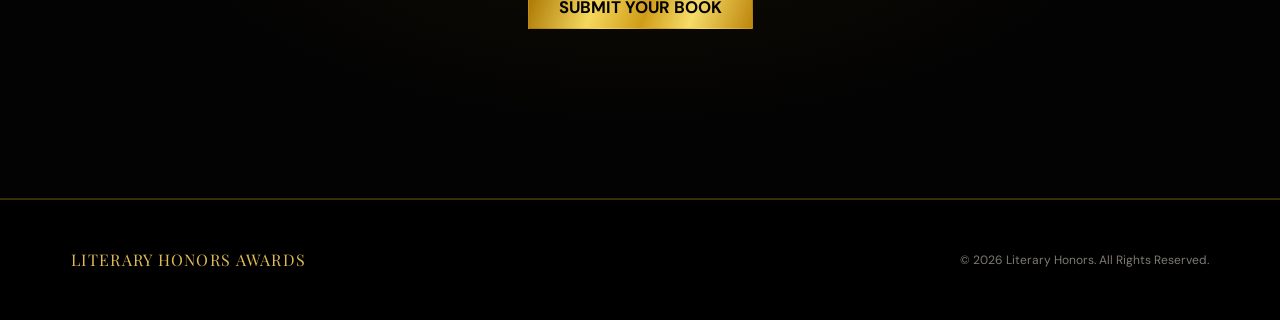
==== commit fc761640: "Reorganise the site into a conventional static structure index.html stays at the repository root bec" ====
--- a/index.html
+++ b/index.html
@@ -65,12 +65,12 @@
         <div class="site-container header-inner">
             <nav class="main-navigation" aria-label="Main navigation">
                 <a class="navigation-link active" href="#home" aria-current="page">Home</a>
-                <a class="navigation-link" href="about.html">About</a>
-                <a class="navigation-link" href="awards.html">Awards</a>
-                <a class="navigation-link" href="categories.html">Categories</a>
-                <a class="navigation-link" href="judging.html">Judging</a>
-                <a class="navigation-link" href="literary-archive.html">Literary Archive</a>
-                <a class="navigation-link" href="winners.html">Winners</a>
+                <a class="navigation-link" href="pages/about.html">About</a>
+                <a class="navigation-link" href="pages/awards.html">Awards</a>
+                <a class="navigation-link" href="pages/categories.html">Categories</a>
+                <a class="navigation-link" href="pages/judging.html">Judging</a>
+                <a class="navigation-link" href="pages/literary-archive.html">Literary Archive</a>
+                <a class="navigation-link" href="pages/winners.html">Winners</a>
                 <a class="header-cta" href="#submit">Submit Your Book</a>
             </nav>
         </div>
@@ -96,7 +96,7 @@
                     </p>
 
                     <div class="hero-actions">
-                        <a class="button button-primary" href="submit.html">Submit Your Book</a>
+                        <a class="button button-primary" href="pages/submit.html">Submit Your Book</a>
                         <a class="button button-secondary" href="#judging">How Books Are Judged</a>
                     </div>
                 </div>
@@ -120,7 +120,7 @@
                     <h2>About Literary<br><span>Honors</span></h2>
                     <p class="section-body">A community built on the belief that great books create a better, more
                         thoughtful world. Learn about our mission, our values, and the people behind the awards.</p>
-                    <a class="button button-primary section-primary-cta" href="about.html">Learn More About Us <span
+                    <a class="button button-primary section-primary-cta" href="pages/about.html">Learn More About Us <span
                             aria-hidden="true">→</span></a>
                 </div>
                 <figure class="about-image-wrap" data-reveal="scale">
@@ -174,7 +174,7 @@
                                         </svg></span><span><strong>Author Credibility</strong>A distinction designed to
                                         strengthen your author presence.</span></li>
                             </ul>
-                            <a class="outline-cta" href="awards.html">Discover the Awards <span
+                            <a class="outline-cta" href="pages/awards.html">Discover the Awards <span
                                     aria-hidden="true">→</span></a>
                         </div>
                     </article>
@@ -251,7 +251,7 @@
                         <p class="section-eyebrow light">Featured Categories</p>
                         <h3>Popular Genres <span class="gold-text">to Explore</span></h3>
                     </div>
-                    <a href="categories.html">View All Categories <span aria-hidden="true">â†’</span></a>
+                    <a href="pages/categories.html">View All Categories <span aria-hidden="true">â†’</span></a>
                 </div>
 
                 <div class="featured-category-grid" data-reveal="up">
@@ -361,36 +361,6 @@
                     <span>Excellence Deserves Recognition</span>
                 </div>
 
-                <!-- IMAGE GALLERY -->
-                <div class="judging-gallery" hidden>
-
-                    <div class="judging-gallery-large">
-                        <img src="assets/images/gallery-winners.jpeg" alt="Literary Honors award ceremony">
-                    </div>
-
-                    <div class="judging-gallery-small">
-                        <div class="judging-gallery-image">
-                            <img src="assets/images/awards-hero.png" alt="Literary Honors awards">
-                        </div>
-
-                        <div class="judging-gallery-image">
-                            <img src="assets/images/winners-hero.png" alt="Literary Honors winners">
-                        </div>
-                    </div>
-
-                    <div class="judging-gallery-small">
-                        <div class="judging-gallery-image">
-                            <img src="assets/images/home image.jpeg" alt="Literary Honors ceremony">
-                        </div>
-
-                        <div class="judging-gallery-image">
-                            <img src="assets/images/about-open-book.png" alt="Literary Honors book">
-                        </div>
-                    </div>
-
-                </div>
-
-
                 <!-- PILLARS -->
                 <div class="judging-pillars-intro">
 
@@ -401,7 +371,7 @@
                         presentation and category relevance.
                     </p>
 
-                    <a href="judging.html" class="judging-read-more">
+                    <a href="pages/judging.html" class="judging-read-more">
                         VIEW THE FULL JUDGING PROCESS
                         <span>→</span>
                     </a>
@@ -449,7 +419,7 @@
                         </p>
                     </div>
                     <!-- VIEW ALL LINK -->
-                    <a href="literary-archive.html" class="archive-view-all">
+                    <a href="pages/literary-archive.html" class="archive-view-all">
                         VIEW ALL
                         <span>→</span>
                     </a>
@@ -1084,7 +1054,7 @@
                 <h2>Submit Your Book for an Award</h2>
                 <p>Give your work the prestige, recognition, and marketplace boost it deserves. Submit digital
                     copy<br>manuscripts today, choose categories, and join an elite literary heritage.</p>
-                <a class="button button-primary section-primary-cta" href="submit.html">Submit Your Book</a>
+                <a class="button button-primary section-primary-cta" href="pages/submit.html">Submit Your Book</a>
             </div>
         </section>
     </main>
@@ -1096,6 +1066,7 @@
         </div>
     </footer>
 
+    <script src="assets/js/site-paths.js"></script>
     <script src="assets/js/categories-data.js" defer></script>
     <script src="assets/js/script.js" defer></script>
     <script src="assets/js/nav.js" defer></script>
--- a/assets/css/style.css
+++ b/assets/css/style.css
@@ -2196,9 +2196,6 @@
     content: "";
 }
 
-.judging-gallery[hidden] {
-    display: none;
-}
 
 .judging-standard .judging-pillars-intro {
     display: none !important;
@@ -2209,128 +2206,33 @@
    05. IMAGE GALLERY
    ========================================================= */
 
-.judging-gallery {
-    display: grid;
-
-    grid-template-columns:
-        1.2fr
-        0.72fr
-        0.72fr;
-
-    gap: 10px;
-
-    height: 270px;
-
-    margin-top: 20px;
-}
 
 
 /* large image */
 
-.judging-gallery-large {
-    position: relative;
-
-    overflow: hidden;
-
-    background: #111;
-}
 
 
 /* two small image columns */
 
-.judging-gallery-small {
-    position: relative;
-
-    display: grid;
-
-    grid-template-rows:
-        1fr
-        1fr;
-
-    gap: 10px;
-
-    overflow: hidden;
-}
 
 
 /* all gallery images */
 
-.judging-gallery-image {
-    position: relative;
-}
-
-.judging-gallery-large::before,
-.judging-gallery-image::before {
-    content: "";
-    position: absolute;
-    inset: 0;
-    z-index: 2;
-    border: 1px solid var(--gold);
-    opacity: 0;
-    transition: opacity 650ms ease;
-    pointer-events: none;
-}
-
-.judging-gallery-large:hover::before,
-.judging-gallery-image:hover::before {
-    opacity: 1;
-}
-
-.judging-gallery img {
-    display: block;
-
-    width: 100%;
-    height: 100%;
-
-    object-fit: cover;
-
-    filter:
-        saturate(0.78)
-        contrast(1.05)
-        brightness(0.82);
-
-    transition:
-        transform 0.5s ease,
-        filter 0.5s ease;
-}
+
+
+
 
 
 /* =========================================================
    06. IMAGE HOVER EFFECT
    ========================================================= */
 
-.judging-gallery-large:hover img,
-.judging-gallery-small img:hover {
-    transform: scale(1.04);
-
-    filter:
-        saturate(0.95)
-        contrast(1.05)
-        brightness(0.95);
-}
 
 
 /* =========================================================
    07. CINEMATIC IMAGE OVERLAY
    ========================================================= */
 
-.judging-gallery-large::after,
-.judging-gallery-small::after {
-    content: "";
-
-    position: absolute;
-
-    inset: 0;
-
-    background:
-        linear-gradient(
-            180deg,
-            transparent 45%,
-            rgba(0, 0, 0, 0.38)
-        );
-
-    pointer-events: none;
-}
 
 
 /* =========================================================
@@ -2537,11 +2439,6 @@
    ========================================================= */
 
 @media (max-width: 430px) {
-
-    .judging-gallery {
-        height: 280px;
-    }
-
 
     .judging-intro h2 {
         font-size: 39px;
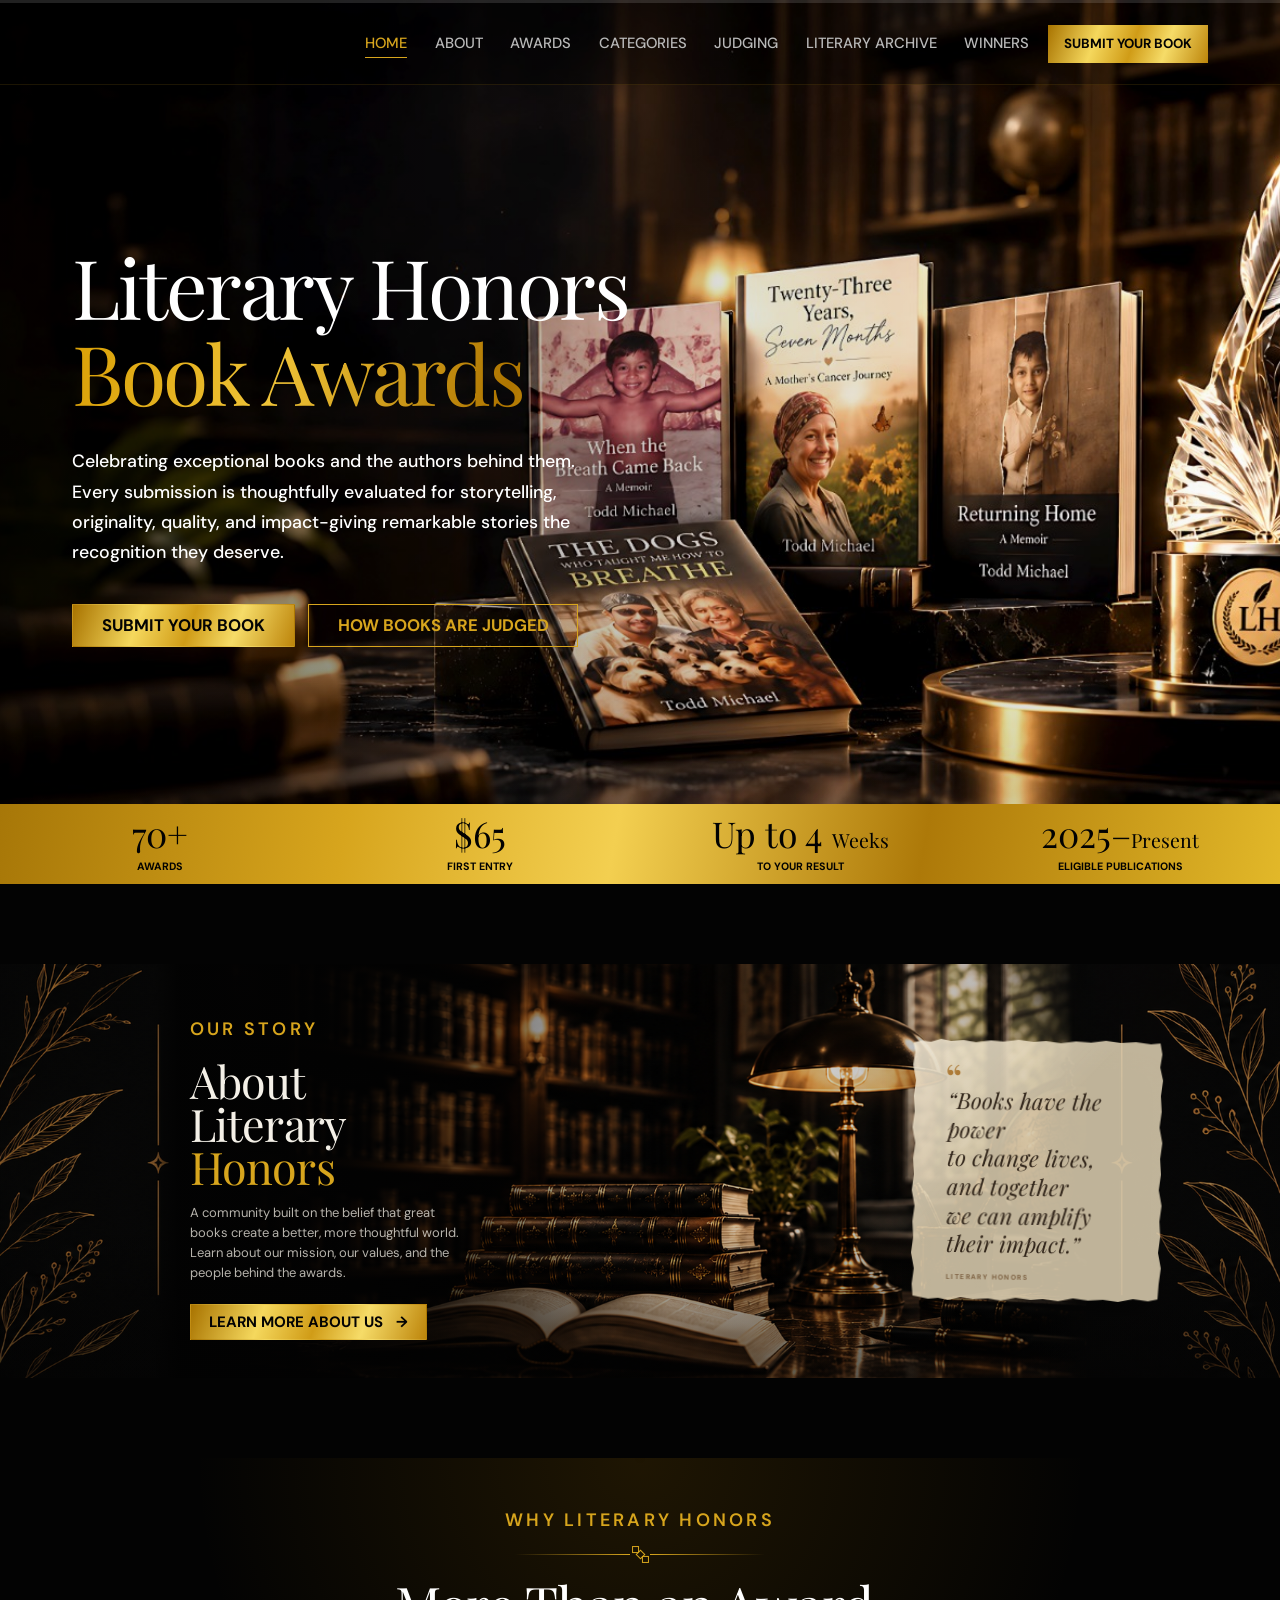
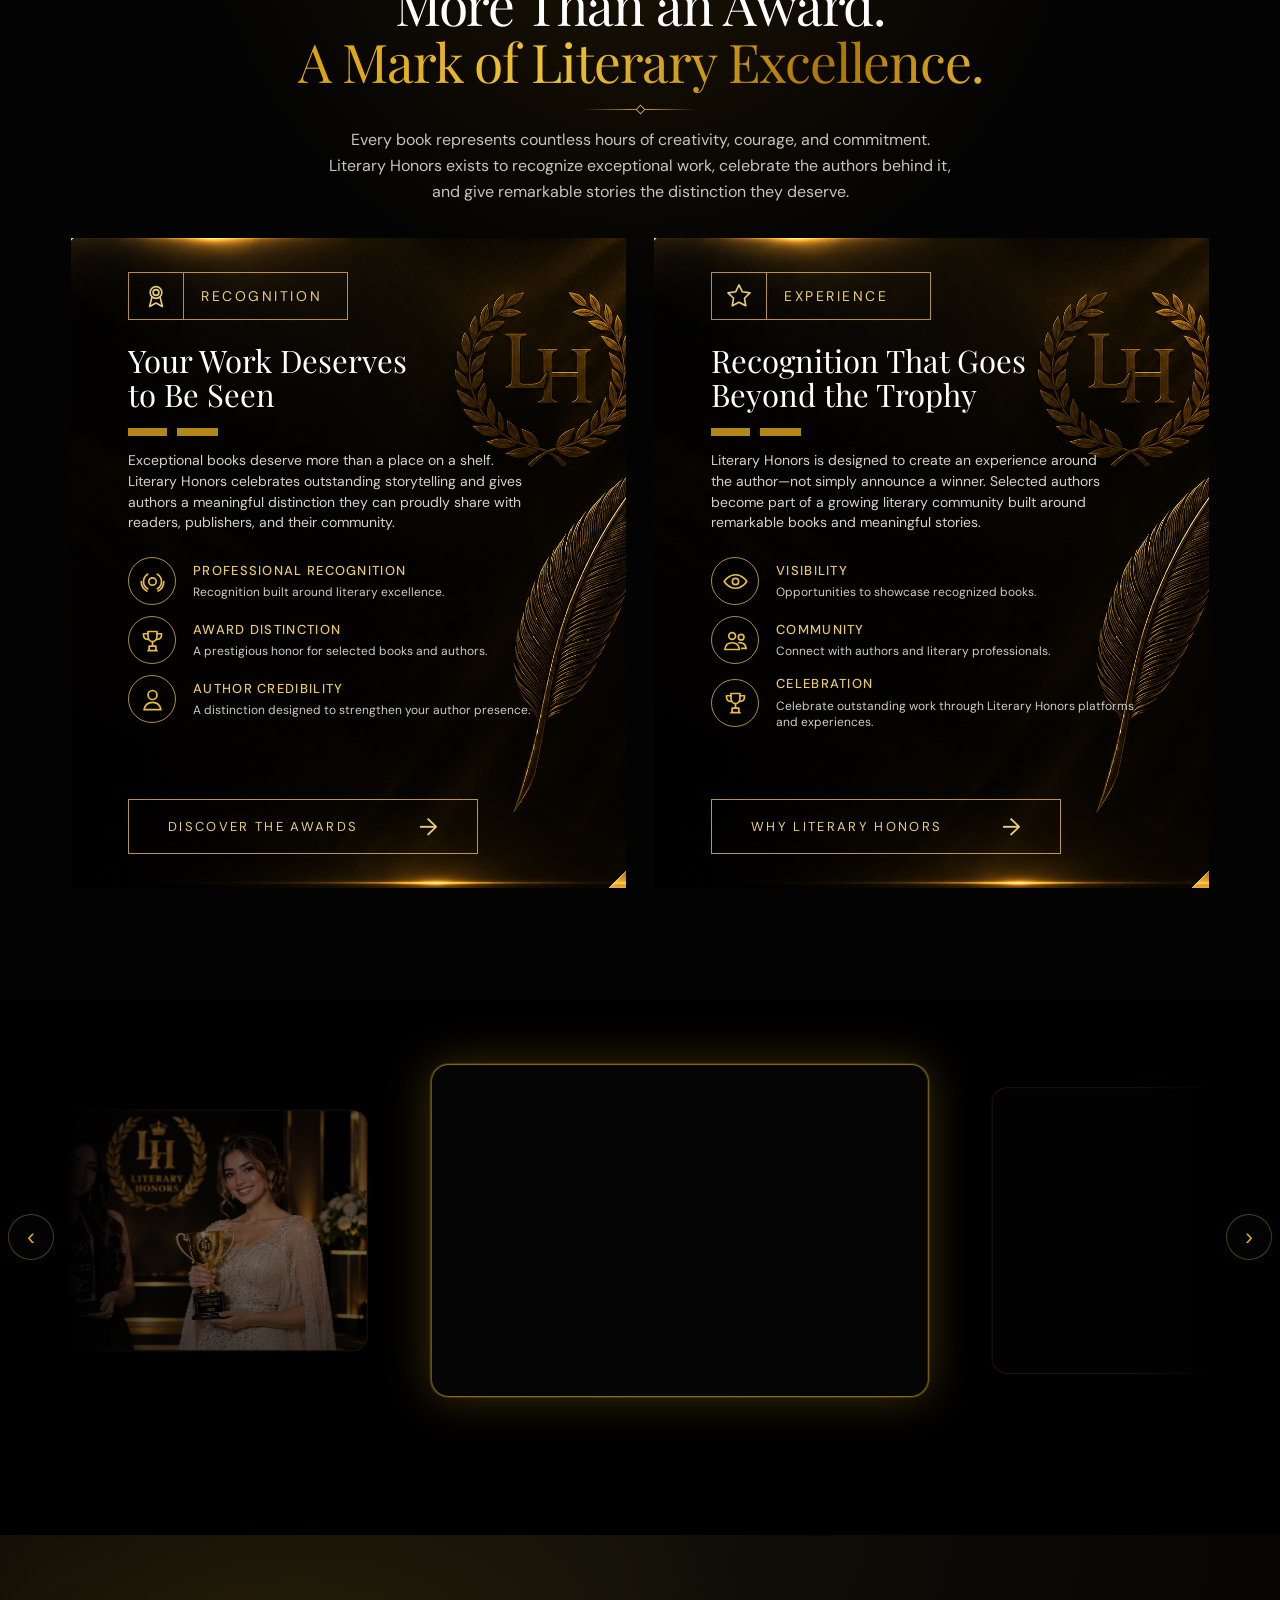
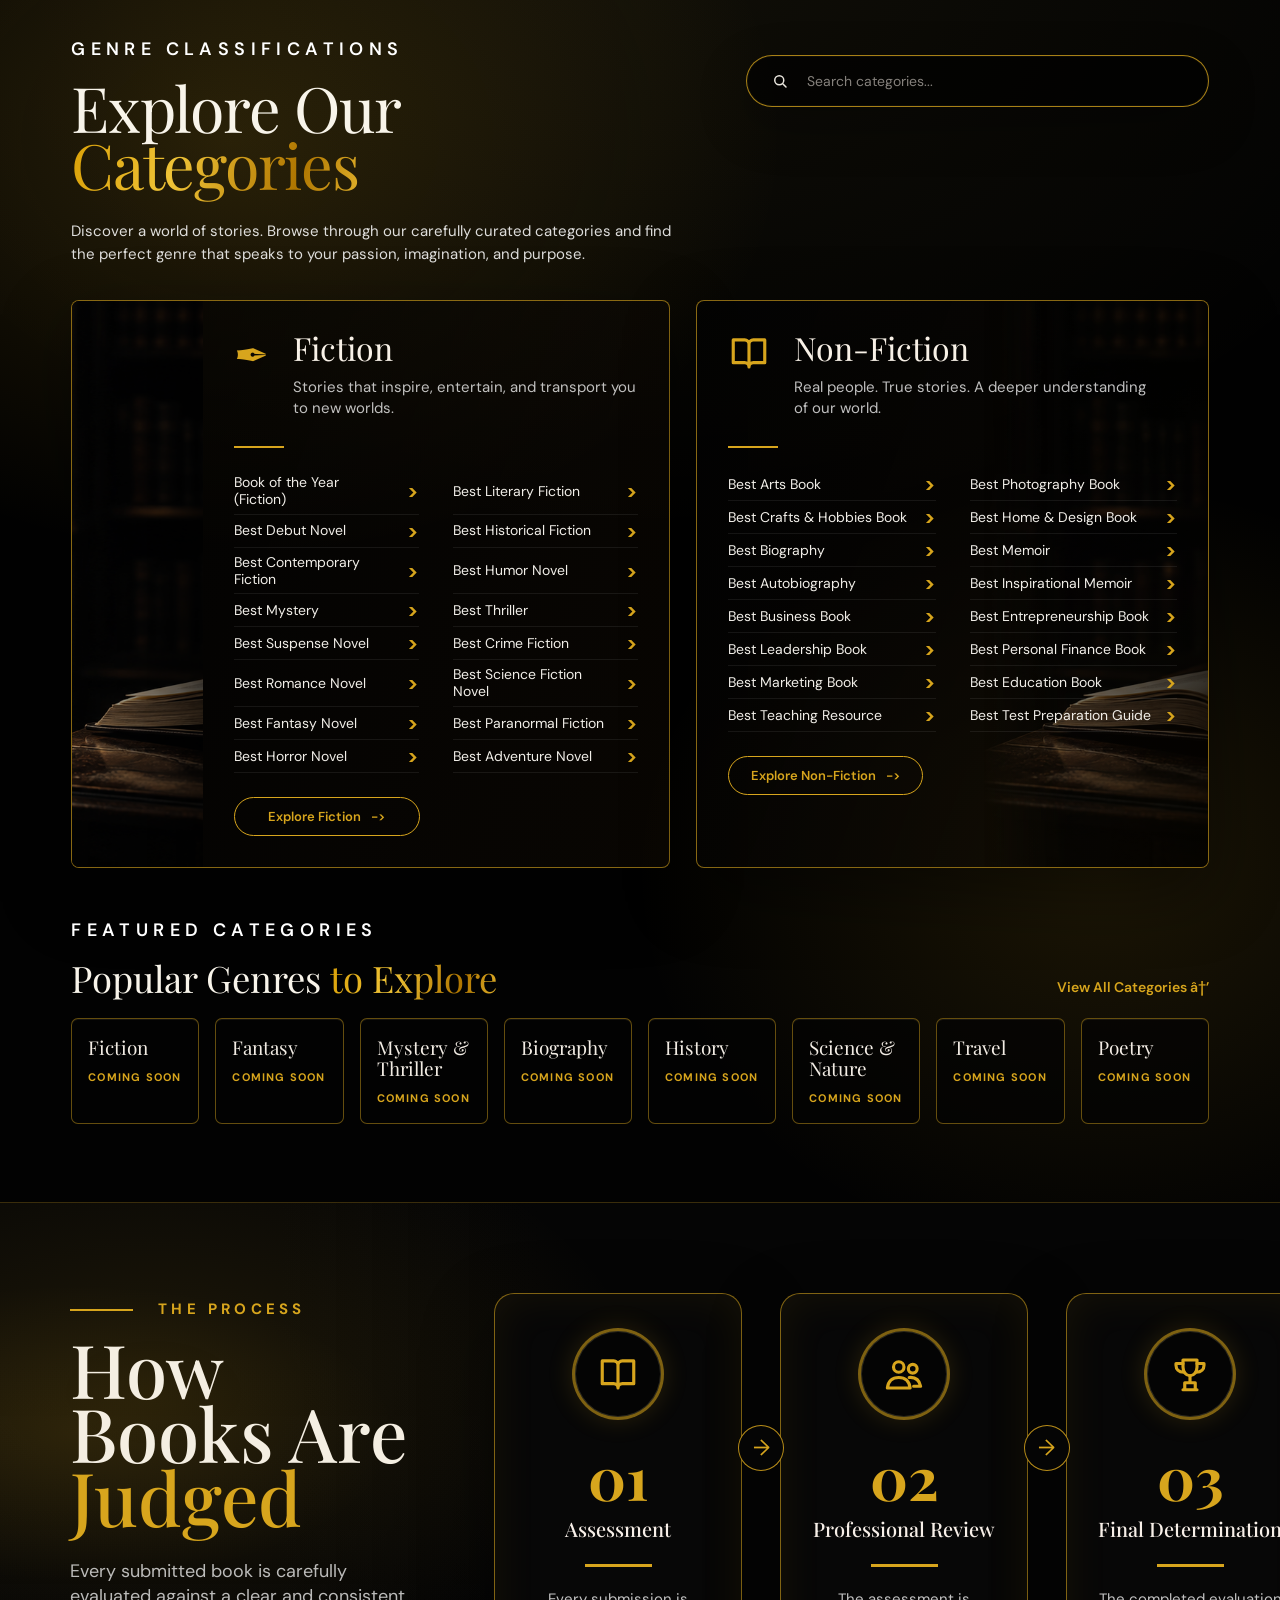
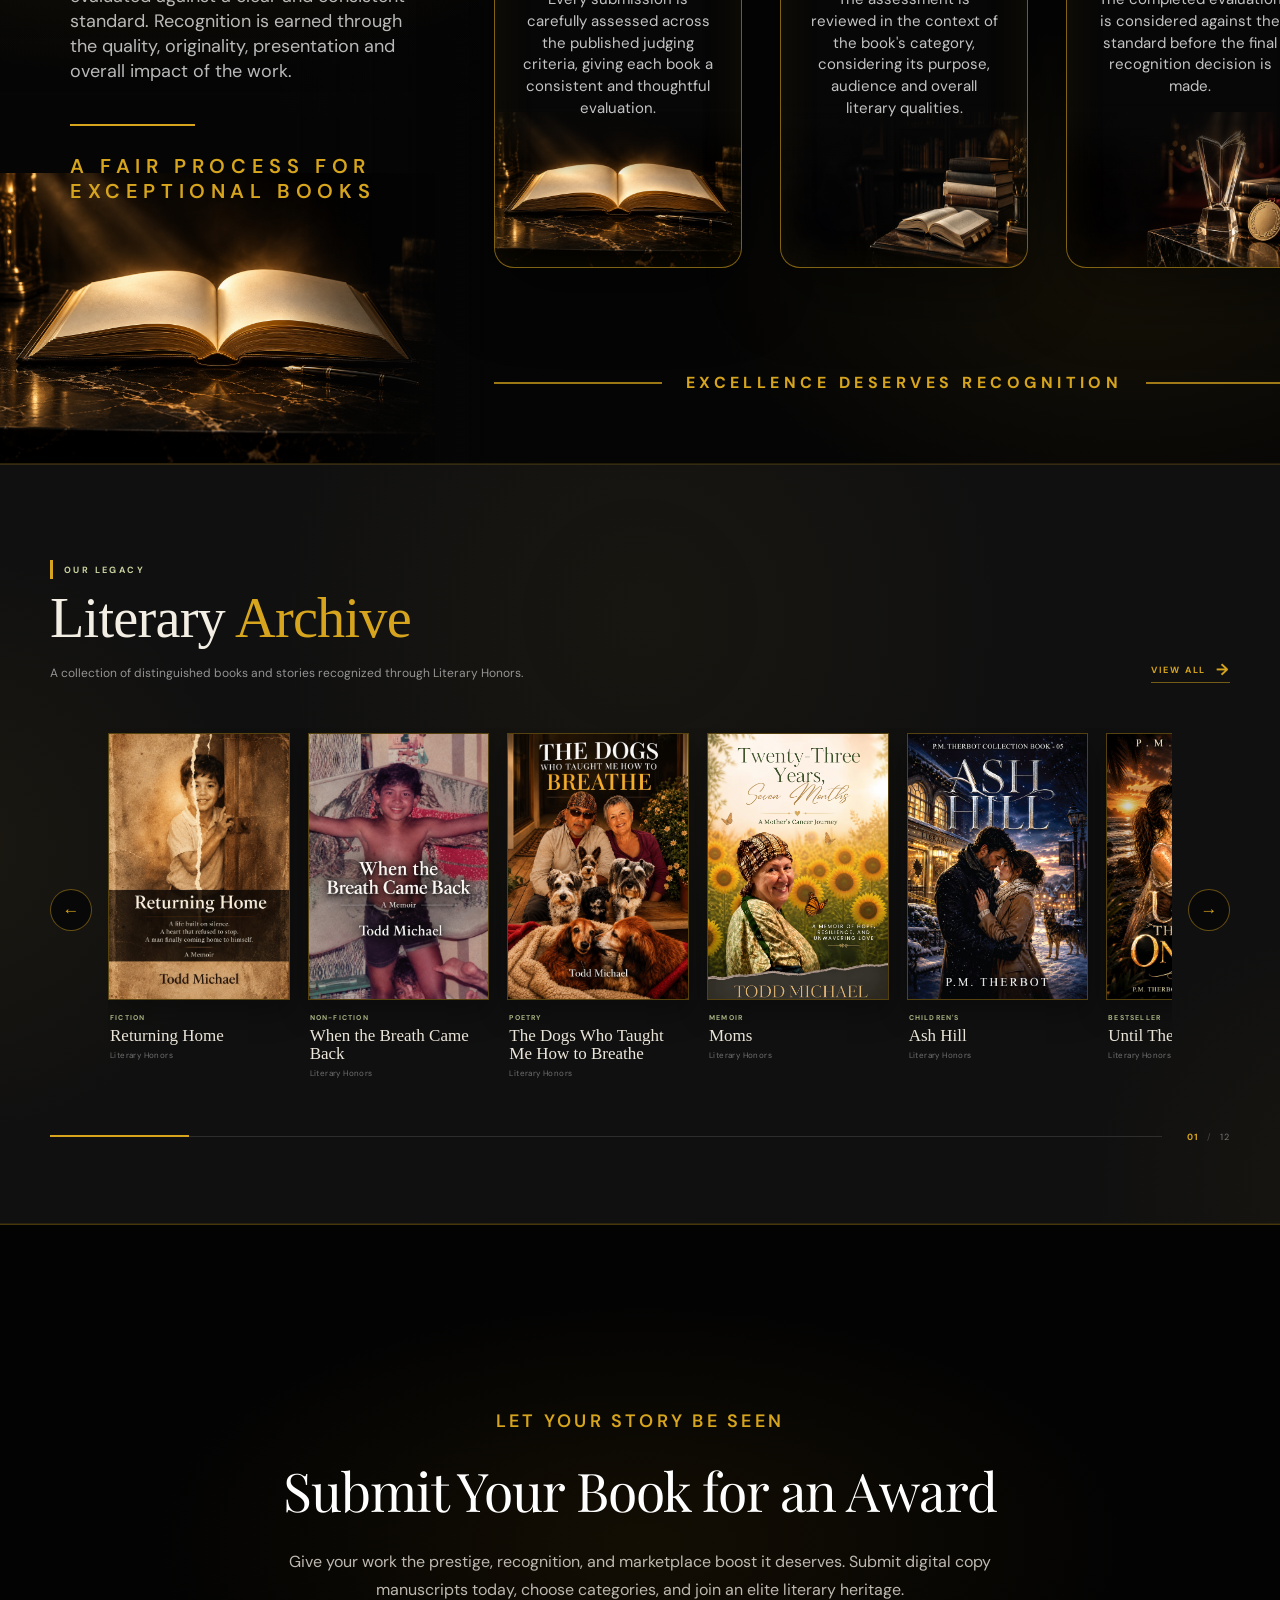
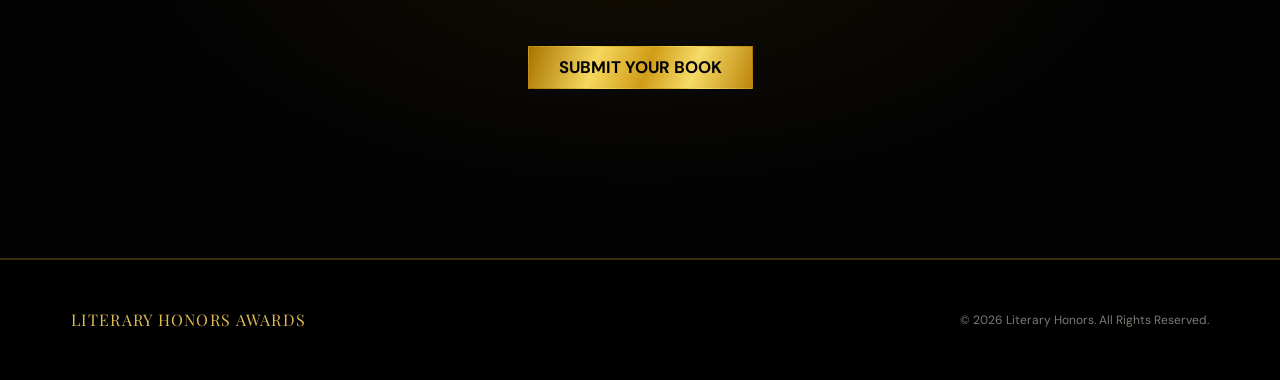
==== commit 0aed9e71: "Replace categories with the client's award list and refine hero visuals - Load the 27 fiction and 48" ====
--- a/index.html
+++ b/index.html
@@ -105,7 +105,7 @@
 
         <section class="stats-section" aria-label="Literary Honors statistics">
             <div class="stats-grid">
-                <div class="stat-item"><strong>62</strong><span>Awards</span></div>
+                <div class="stat-item"><strong>70+</strong><span>Awards</span></div>
                 <div class="stat-item"><strong>$65</strong><span>First Entry</span></div>
                 <div class="stat-item"><strong>Up to 4 <small>Weeks</small></strong><span>To Your Result</span></div>
                 <div class="stat-item"><strong>2025–<small>Present</small></strong><span>Eligible Publications</span>
@@ -254,15 +254,15 @@
                     <a href="pages/categories.html">View All Categories <span aria-hidden="true">â†’</span></a>
                 </div>
 
-                <div class="featured-category-grid" data-reveal="up">
-                    <article class="featured-category-card"><span>Fiction</span><strong>Coming Soon</strong></article>
-                    <article class="featured-category-card"><span>Fantasy</span><strong>Coming Soon</strong></article>
-                    <article class="featured-category-card"><span>Mystery &amp; Thriller</span><strong>Coming Soon</strong></article>
-                    <article class="featured-category-card"><span>Biography</span><strong>Coming Soon</strong></article>
-                    <article class="featured-category-card"><span>History</span><strong>Coming Soon</strong></article>
-                    <article class="featured-category-card"><span>Science &amp; Nature</span><strong>Coming Soon</strong></article>
-                    <article class="featured-category-card"><span>Travel</span><strong>Coming Soon</strong></article>
-                    <article class="featured-category-card"><span>Poetry</span><strong>Coming Soon</strong></article>
+                <div class="featured-category-grid">
+                    <article class="featured-category-card" data-reveal="left"><span>Fiction</span><strong>Coming Soon</strong></article>
+                    <article class="featured-category-card" data-reveal="left"><span>Fantasy</span><strong>Coming Soon</strong></article>
+                    <article class="featured-category-card" data-reveal="left"><span>Mystery &amp; Thriller</span><strong>Coming Soon</strong></article>
+                    <article class="featured-category-card" data-reveal="left"><span>Biography</span><strong>Coming Soon</strong></article>
+                    <article class="featured-category-card" data-reveal="left"><span>History</span><strong>Coming Soon</strong></article>
+                    <article class="featured-category-card" data-reveal="left"><span>Science &amp; Nature</span><strong>Coming Soon</strong></article>
+                    <article class="featured-category-card" data-reveal="left"><span>Travel</span><strong>Coming Soon</strong></article>
+                    <article class="featured-category-card" data-reveal="left"><span>Poetry</span><strong>Coming Soon</strong></article>
                 </div>
             </div>
         </section>
--- a/assets/css/style.css
+++ b/assets/css/style.css
@@ -1285,6 +1285,24 @@
     letter-spacing: 0.11em;
     text-transform: uppercase;
 }
+
+.animations-ready .featured-category-card[data-reveal="left"] {
+    transform: translateX(-70px);
+    transition-duration: 900ms;
+    transition-timing-function: cubic-bezier(0.22, 1, 0.36, 1);
+}
+
+.animations-ready .featured-category-card[data-reveal="left"].is-visible {
+    transform: translateX(0);
+}
+
+.animations-ready .featured-category-card:nth-child(2) { transition-delay: 90ms; }
+.animations-ready .featured-category-card:nth-child(3) { transition-delay: 180ms; }
+.animations-ready .featured-category-card:nth-child(4) { transition-delay: 270ms; }
+.animations-ready .featured-category-card:nth-child(5) { transition-delay: 360ms; }
+.animations-ready .featured-category-card:nth-child(6) { transition-delay: 450ms; }
+.animations-ready .featured-category-card:nth-child(7) { transition-delay: 540ms; }
+.animations-ready .featured-category-card:nth-child(8) { transition-delay: 630ms; }
 
 .no-category-results {
     margin: 40px 0 0;
@@ -1601,6 +1619,27 @@
         grid-template-columns: 1fr;
     }
 
+    /* the desktop rule sets a 190px side padding that leaves no room here */
+    .about-layout,
+    .about-section .about-layout {
+        padding-inline: 24px;
+    }
+
+    .about-copy,
+    .about-copy h2,
+    .about-copy > .section-body {
+        min-width: 0;
+        max-width: 100%;
+    }
+
+    .about-copy .section-primary-cta {
+        width: auto;
+        height: auto;
+        min-height: 44px;
+        padding: 12px 22px;
+        white-space: nowrap;
+    }
+
     .benefit-card,
     .card-content {
         min-height: 650px;
@@ -1803,7 +1842,10 @@
     }
 
     .about-quote {
-        font-size: 22px;
+        width: min(100%, 300px);
+        justify-self: center;
+        padding: 40px 30px 36px;
+        font-size: 20px;
     }
 }
 
@@ -1878,8 +1920,8 @@
     background:
         radial-gradient(55% 48% at 12% 22%, rgba(215, 165, 29, 0.12), transparent 70%),
         radial-gradient(48% 42% at 88% 78%, rgba(215, 165, 29, 0.08), transparent 70%),
-        linear-gradient(90deg, rgba(5, 5, 5, 0.52) 0%, rgba(5, 5, 5, 0.9) 30%, #050505 42%),
-        linear-gradient(0deg, rgba(5, 5, 5, 0.3) 0%, rgba(5, 5, 5, 0.66) 55%, #050505 82%),
+        linear-gradient(90deg, rgba(5, 5, 5, 0) 0%, rgba(5, 5, 5, 0) 22%, rgba(5, 5, 5, 0.85) 34%, #050505 42%),
+        linear-gradient(0deg, rgba(5, 5, 5, 0) 0%, rgba(5, 5, 5, 0) 40%, rgba(5, 5, 5, 0.7) 62%, #050505 82%),
         url("../images/about-open-book.png") left bottom / 34% auto no-repeat,
         #050505;
     border-top: 1px solid rgba(215, 165, 29, 0.25);
@@ -2075,7 +2117,7 @@
     border: 1px solid rgba(215, 165, 29, 0.58);
     border-radius: 20px;
     background:
-        linear-gradient(180deg, #070707 0%, #070707 70%, rgba(7, 7, 7, 0.92) 76%, rgba(7, 7, 7, 0.45) 86%, rgba(7, 7, 7, 0.38) 100%),
+        linear-gradient(180deg, #070707 0%, #070707 70%, rgba(7, 7, 7, 0.85) 75%, rgba(7, 7, 7, 0) 84%, rgba(7, 7, 7, 0) 100%),
         url("../images/about-open-book.png") center bottom / 100% 27% no-repeat,
         #070707;
     box-shadow: inset 0 0 45px rgba(215, 165, 29, 0.08), 0 24px 70px rgba(0, 0, 0, 0.42);
@@ -2085,7 +2127,7 @@
 
 .judging-process-card:nth-child(2) {
     background-image:
-        linear-gradient(180deg, #070707 0%, #070707 70%, rgba(7, 7, 7, 0.92) 76%, rgba(7, 7, 7, 0.45) 86%, rgba(7, 7, 7, 0.38) 100%),
+        linear-gradient(180deg, #070707 0%, #070707 70%, rgba(7, 7, 7, 0.85) 75%, rgba(7, 7, 7, 0) 84%, rgba(7, 7, 7, 0) 100%),
         url("../images/categories-hero.png");
     background-position: center, center bottom;
     background-size: auto, 100% 27%;
@@ -2093,7 +2135,7 @@
 
 .judging-process-card:nth-child(3) {
     background-image:
-        linear-gradient(180deg, #070707 0%, #070707 70%, rgba(7, 7, 7, 0.92) 76%, rgba(7, 7, 7, 0.45) 86%, rgba(7, 7, 7, 0.38) 100%),
+        linear-gradient(180deg, #070707 0%, #070707 70%, rgba(7, 7, 7, 0.85) 75%, rgba(7, 7, 7, 0) 84%, rgba(7, 7, 7, 0) 100%),
         url("../images/awards-hero.png");
     background-position: center, center bottom;
     background-size: auto, 100% 27%;
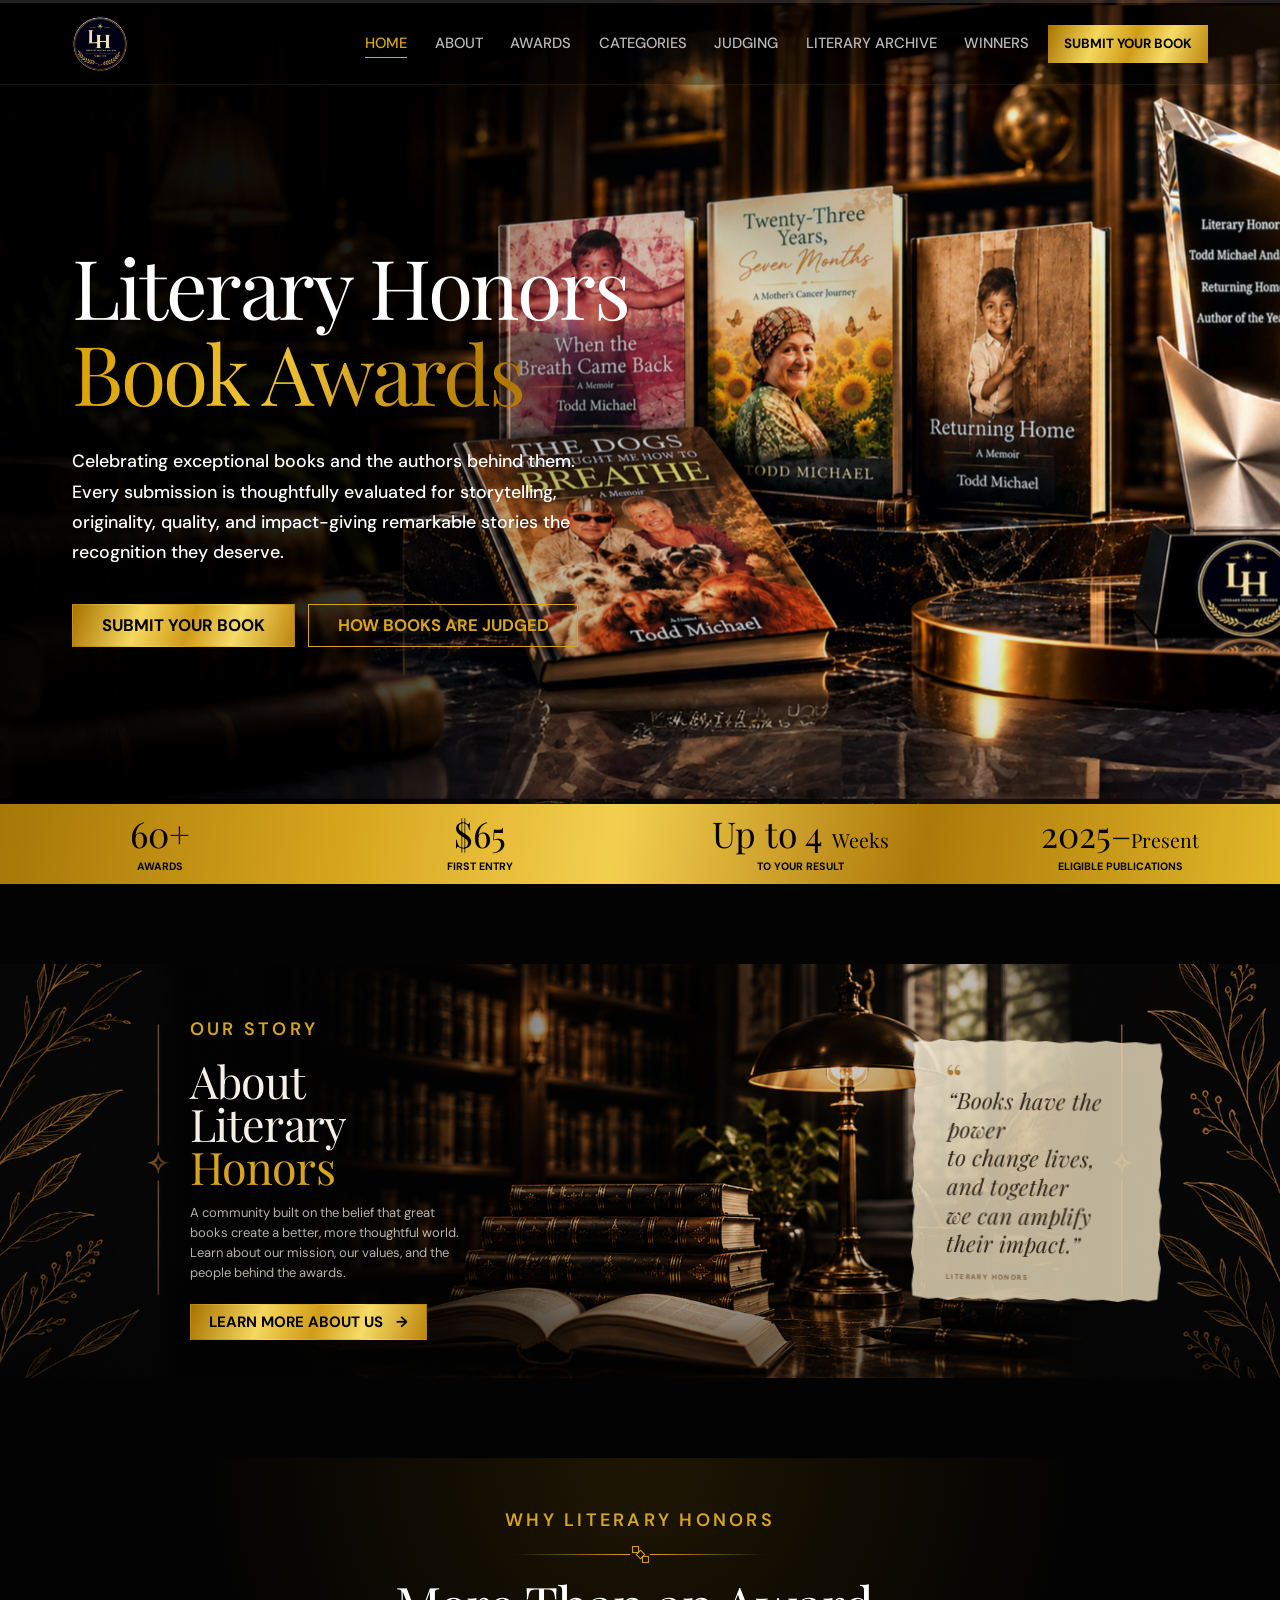
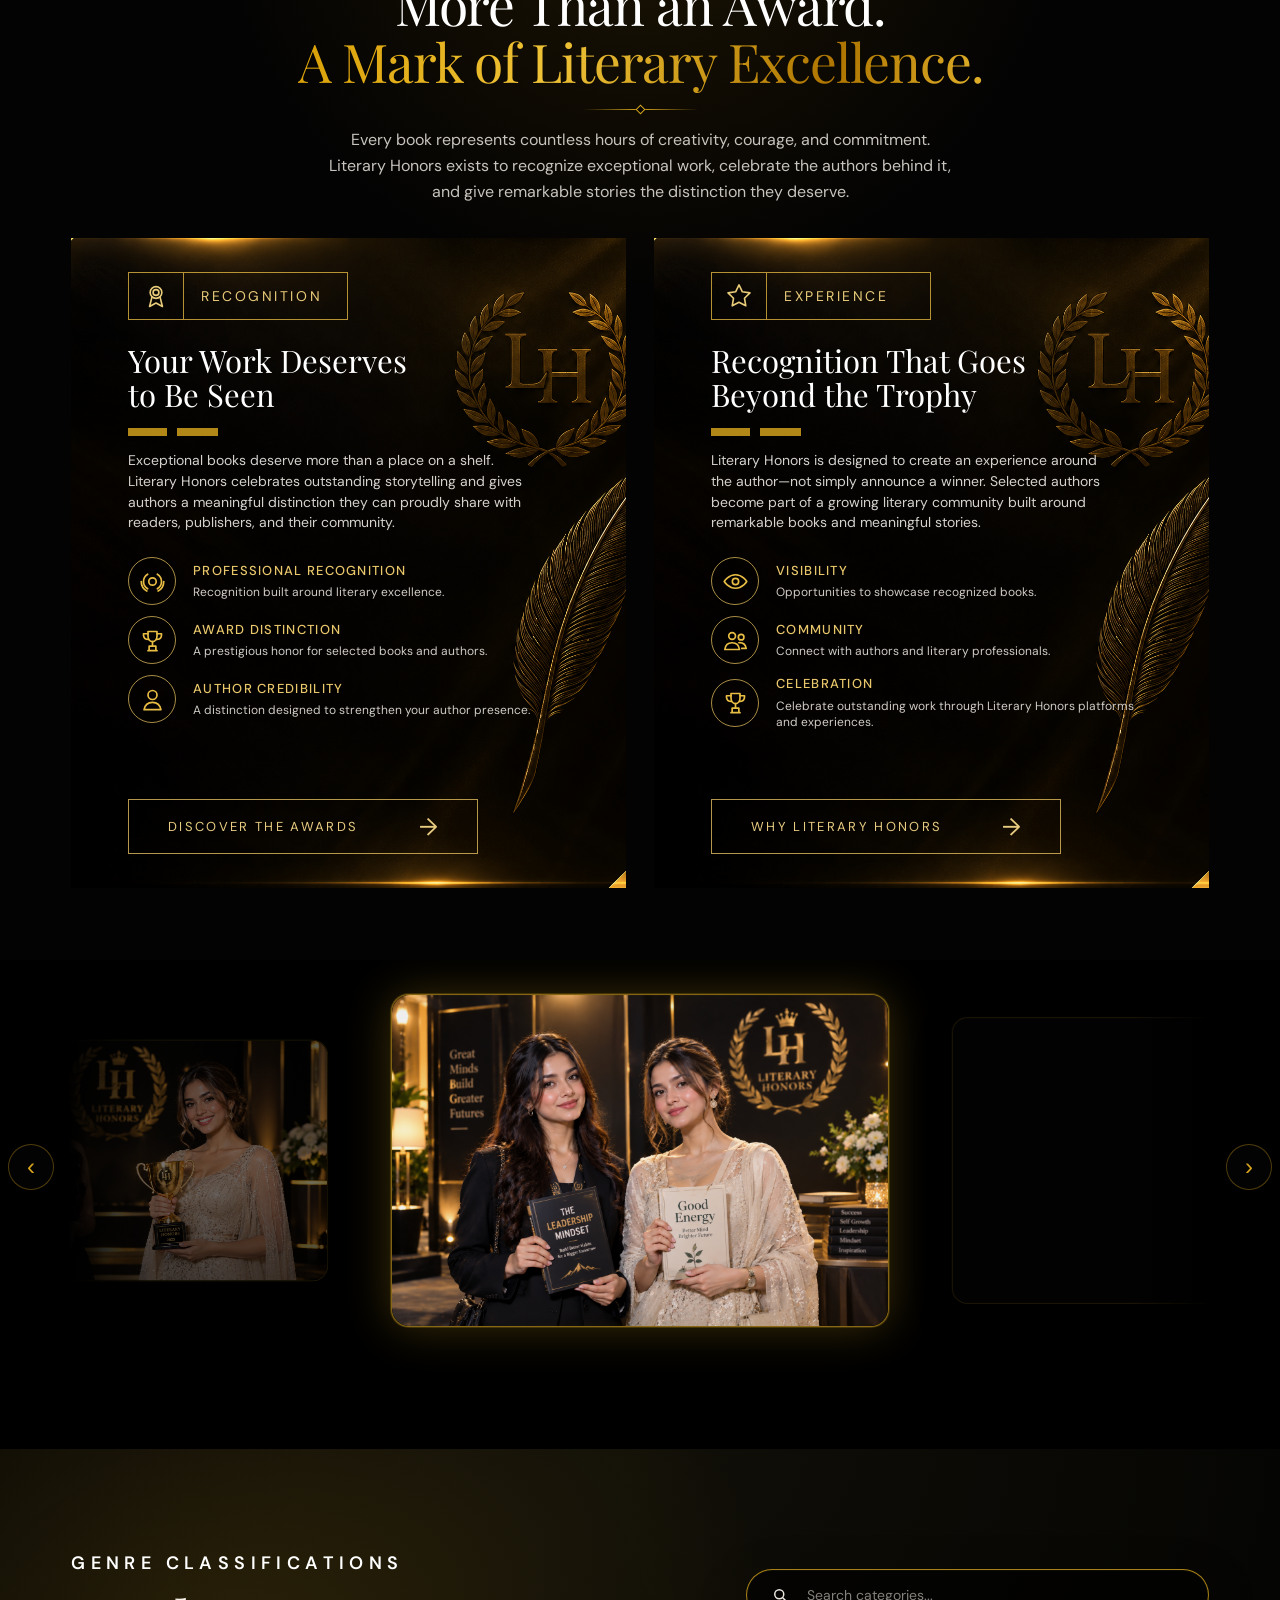
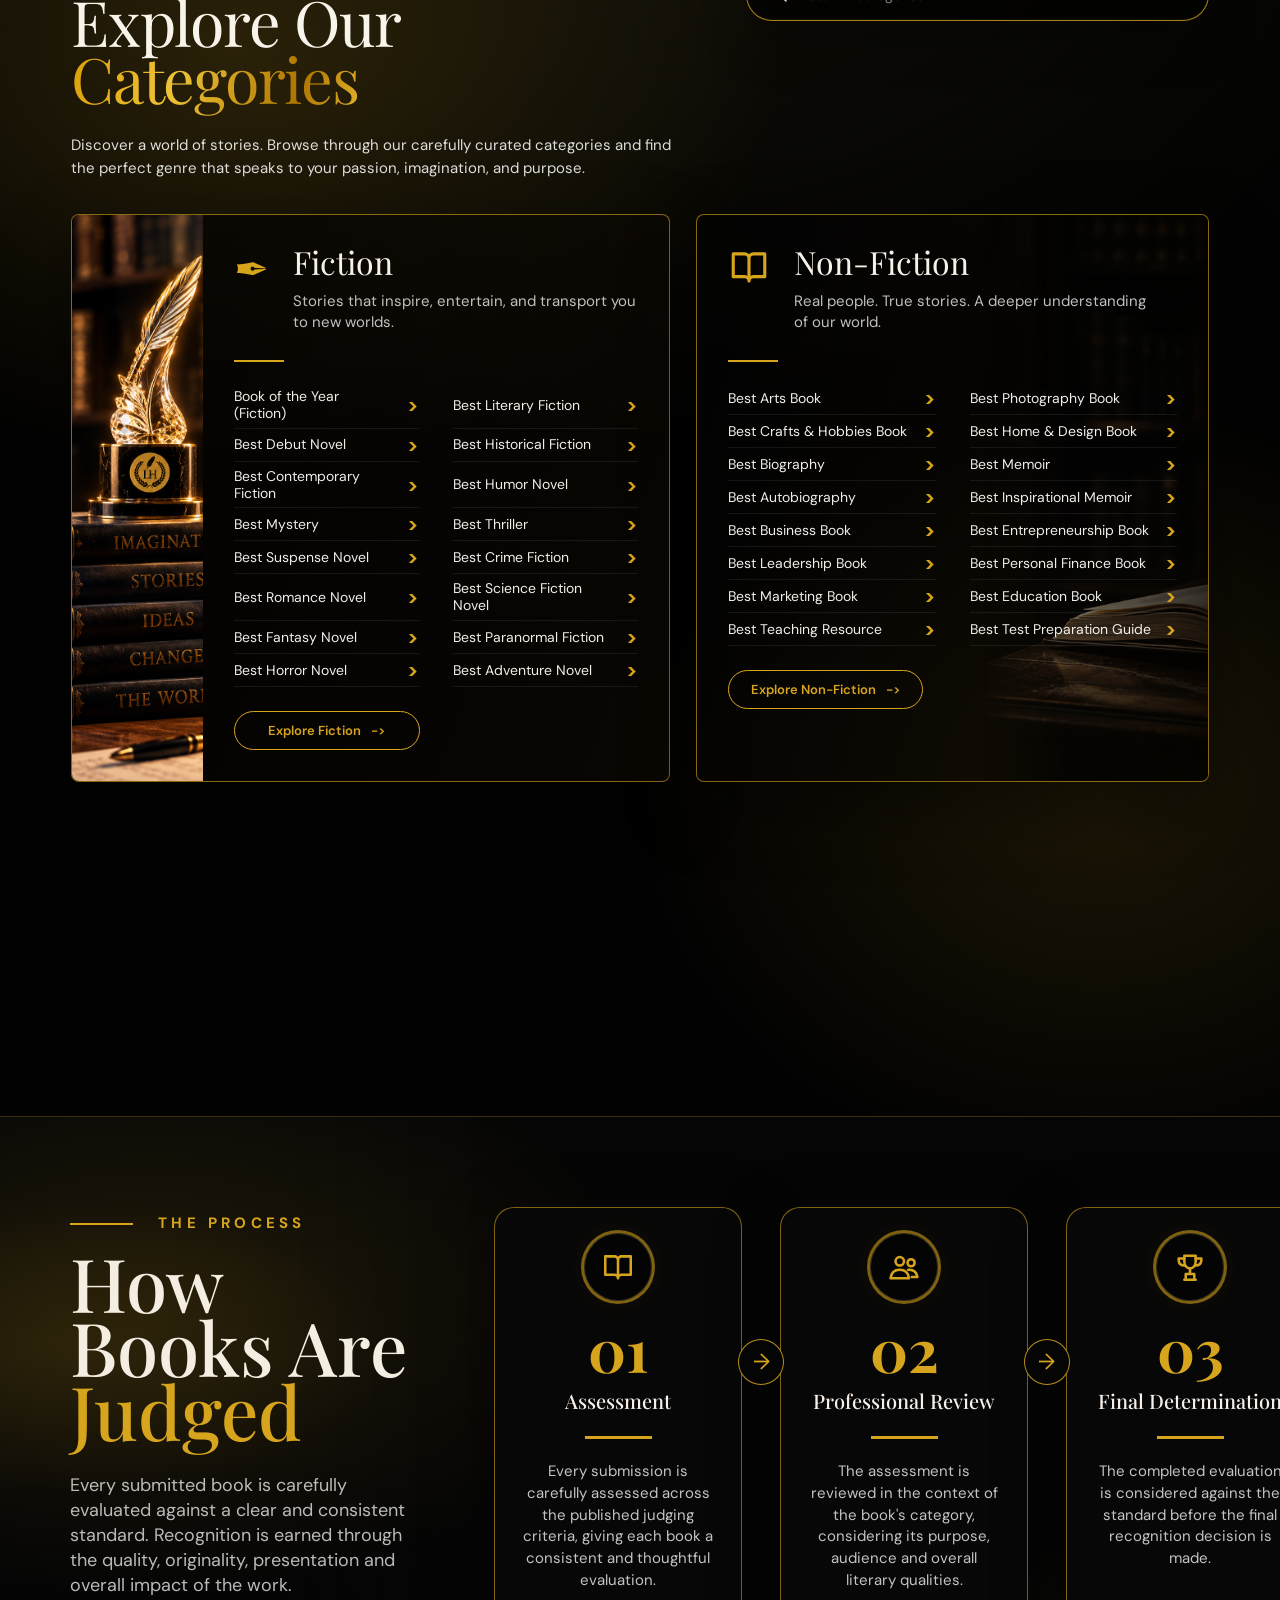
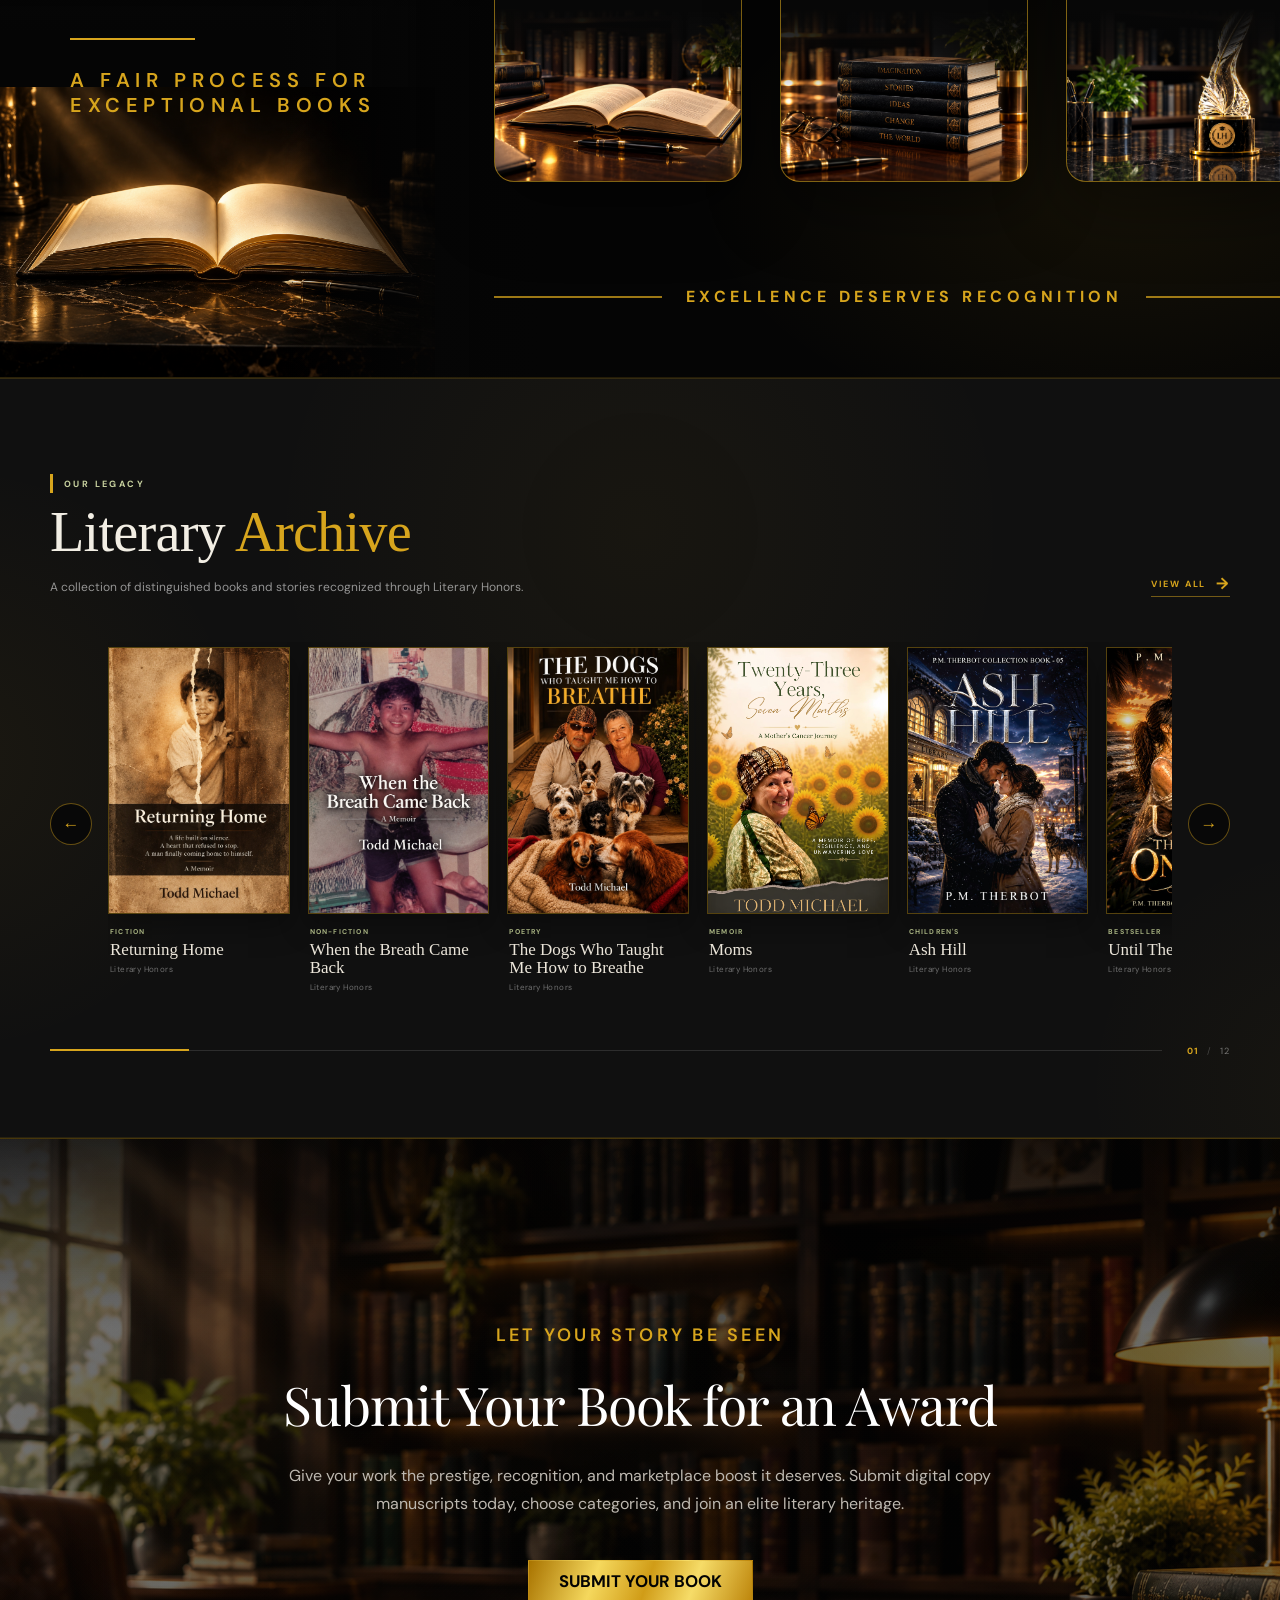
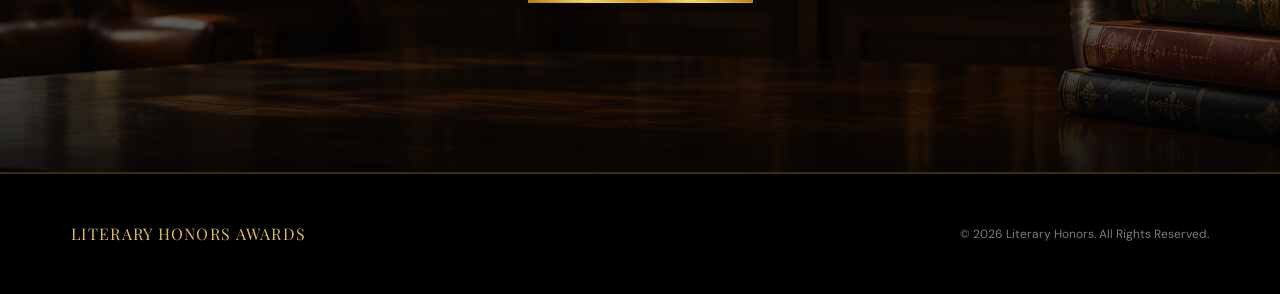
==== commit 7861d130: "Apply the client logo and share the counting statistics strip - Show the logo in the header and as t" ====
--- a/index.html
+++ b/index.html
@@ -4,6 +4,7 @@
 <head>
     <meta charset="UTF-8">
     <meta name="viewport" content="width=device-width, initial-scale=1.0">
+    <link rel="icon" href="assets/images/literary-LOGO.jpeg" type="image/jpeg">
     <title>Literary Honors Book Awards</title>
     <link rel="preconnect" href="https://fonts.googleapis.com">
     <link rel="preconnect" href="https://fonts.gstatic.com" crossorigin>
@@ -63,6 +64,9 @@
 
     <header class="site-header">
         <div class="site-container header-inner">
+            <a class="site-brand" href="index.html#home" aria-label="Literary Honors Awards home">
+                <img src="assets/images/literary-LOGO.jpeg" alt="Literary Honors Awards" width="120" height="120">
+            </a>
             <nav class="main-navigation" aria-label="Main navigation">
                 <a class="navigation-link active" href="#home" aria-current="page">Home</a>
                 <a class="navigation-link" href="pages/about.html">About</a>
@@ -105,7 +109,7 @@
 
         <section class="stats-section" aria-label="Literary Honors statistics">
             <div class="stats-grid">
-                <div class="stat-item"><strong>70+</strong><span>Awards</span></div>
+                <div class="stat-item"><strong>60+</strong><span>Awards</span></div>
                 <div class="stat-item"><strong>$65</strong><span>First Entry</span></div>
                 <div class="stat-item"><strong>Up to 4 <small>Weeks</small></strong><span>To Your Result</span></div>
                 <div class="stat-item"><strong>2025–<small>Present</small></strong><span>Eligible Publications</span>
@@ -1070,6 +1074,7 @@
     <script src="assets/js/categories-data.js" defer></script>
     <script src="assets/js/script.js" defer></script>
     <script src="assets/js/nav.js" defer></script>
+    <script src="assets/js/stat-counters.js" defer></script>
 </body>
 
 </html>
--- a/assets/css/style.css
+++ b/assets/css/style.css
@@ -56,6 +56,19 @@
     height: 100%;
     align-items: center;
     justify-content: flex-end;
+}
+
+.site-brand {
+    display: flex;
+    margin-right: auto;
+    align-items: center;
+}
+
+.site-brand img {
+    display: block;
+    width: auto;
+    height: clamp(42px, 4.4vw, 60px);
+    border-radius: 50%;
 }
 
 .main-navigation {
@@ -390,20 +403,32 @@
         margin-left: 0;
     }
 
+    /* Phones: copy sits on a dark band at the top and the books and trophy
+       show in full underneath, instead of the wide art being cropped behind the text. */
     .hero {
-        height: 100svh;
-        min-height: 650px;
-    }
-
-    /* the hero art is busy at phone widths; darken it under the copy */
+        --hero-art-height: 74vw;
+        height: auto;
+        min-height: 0;
+        padding-bottom: var(--hero-art-height);
+        background-position: right bottom;
+        background-size: 160% auto;
+    }
+
+    .hero-inner {
+        height: auto;
+        padding-top: 44px;
+        padding-bottom: 18px;
+    }
+
     .hero-vignette {
         background:
             linear-gradient(
-                180deg,
-                rgba(0, 0, 0, 0.55) 0%,
-                rgba(0, 0, 0, 0.3) 26%,
-                rgba(0, 0, 0, 0.62) 52%,
-                rgba(0, 0, 0, 0.82) 100%
+                0deg,
+                rgba(0, 0, 0, 0.3) 0%,
+                transparent 50px,
+                transparent calc(var(--hero-art-height) - 110px),
+                var(--black) var(--hero-art-height),
+                var(--black) 100%
             );
     }
 
@@ -519,7 +544,7 @@
     font-weight: 400;
 }
 
-.stat-item span {
+.stat-item > span {
     margin-top: 10px;
     font-size: clamp(10px, 0.833vw, 12px);
     font-weight: 700;
@@ -530,7 +555,7 @@
 .award-value-section {
     position: relative;
     overflow: hidden;
-    padding: 34px 0 112px;
+    padding: 34px 0 72px;
     background:
         radial-gradient(circle at 50% 0%, rgba(164, 111, 0, 0.17), transparent 34%),
         #030303;
@@ -815,7 +840,7 @@
 }
 
 .gallery-section {
-    padding: 14px 0 76px;
+    padding: 0 0 76px;
     overflow: hidden;
     background: #000;
 }
@@ -852,6 +877,7 @@
     display: block;
     overflow: hidden;
     width: 100%;
+    margin: 0; /* reset the browser's default <figure> margin so the card stays centred */
     border: 1px solid rgba(215, 165, 29, 0.28);
     border-radius: 18px;
     background: #050505;
@@ -965,7 +991,7 @@
 
 @media (max-width: 640px) {
     .gallery-section {
-        padding: 6px 0 48px;
+        padding: 0 0 48px;
     }
 
     .award-showcase {
@@ -1102,6 +1128,14 @@
         linear-gradient(90deg, rgba(0, 0, 0, 0.18), rgba(0, 0, 0, 0.74)),
         url("../images/categories-hero.png") center / cover no-repeat;
     transition: transform 650ms cubic-bezier(0.22, 1, 0.36, 1);
+}
+
+.home-category-panel-fiction .home-category-panel-media {
+    background-image:
+        linear-gradient(90deg, rgba(0, 0, 0, 0), rgba(0, 0, 0, 0)),
+        url("../images/categery-card-1.png");
+    background-position: center;
+    background-size: cover;
 }
 
 .home-category-panel-non-fiction .home-category-panel-media {
@@ -1499,7 +1533,9 @@
     min-height: 635px;
     align-items: center;
     background:
-        radial-gradient(ellipse at center, rgba(128, 88, 7, 0.13), transparent 54%),
+        radial-gradient(ellipse at center, rgba(3, 3, 3, 0.55), rgba(3, 3, 3, 0.2) 70%),
+        linear-gradient(180deg, rgba(3, 3, 3, 0.85) 0%, rgba(3, 3, 3, 0.45) 30%, rgba(3, 3, 3, 0.45) 70%, rgba(3, 3, 3, 0.9) 100%),
+        url("../images/hero-background-library.png") center / cover no-repeat,
         #030303;
 }
 
@@ -1735,14 +1771,6 @@
         grid-template-columns: repeat(2, minmax(0, 1fr));
     }
 
-    .gallery-section {
-        height: 330px;
-    }
-
-    .gallery-section img {
-        object-position: center;
-    }
-
     .about-image-wrap {
         height: 400px;
     }
@@ -1771,7 +1799,7 @@
         font-size: clamp(19px, 5.4vw, 26px);
     }
 
-    .stat-item span {
+    .stat-item > span {
         max-width: 130px;
         line-height: 1.35;
     }
@@ -1811,10 +1839,6 @@
         height: 51px;
         padding-inline: 21px;
         font-size: 11px;
-    }
-
-    .gallery-section {
-        height: 250px;
     }
 
     .home-category-index {
@@ -1846,6 +1870,28 @@
         justify-self: center;
         padding: 40px 30px 36px;
         font-size: 20px;
+    }
+}
+
+/* Stacked benefit cards: fit the card to its content and anchor the art to
+   the right, so the laurel and quill show whole instead of being cropped. */
+@media (max-width: 900px) {
+    .benefit-card,
+    .card-content {
+        min-height: 0;
+    }
+
+    .card-content {
+        gap: 0;
+    }
+
+    .card-content .outline-cta {
+        margin-top: 34px;
+    }
+
+    .benefit-card::before {
+        background-position: right center;
+        opacity: 0.7;
     }
 }
 
@@ -2113,14 +2159,14 @@
     position: relative;
     min-height: 575px;
     overflow: hidden;
-    padding: 34px 24px 42px;
+    padding: 22px 24px 42px;
     border: 1px solid rgba(215, 165, 29, 0.58);
     border-radius: 20px;
     background:
         linear-gradient(180deg, #070707 0%, #070707 70%, rgba(7, 7, 7, 0.85) 75%, rgba(7, 7, 7, 0) 84%, rgba(7, 7, 7, 0) 100%),
-        url("../images/about-open-book.png") center bottom / 100% 27% no-repeat,
+        url("../images/category-card-1.png") center bottom / 100% auto no-repeat,
         #070707;
-    box-shadow: inset 0 0 45px rgba(215, 165, 29, 0.08), 0 24px 70px rgba(0, 0, 0, 0.42);
+    box-shadow: 0 24px 70px rgba(0, 0, 0, 0.42);
     text-align: center;
     transition: border-color 420ms ease, box-shadow 420ms ease, transform 420ms ease;
 }
@@ -2128,37 +2174,37 @@
 .judging-process-card:nth-child(2) {
     background-image:
         linear-gradient(180deg, #070707 0%, #070707 70%, rgba(7, 7, 7, 0.85) 75%, rgba(7, 7, 7, 0) 84%, rgba(7, 7, 7, 0) 100%),
-        url("../images/categories-hero.png");
+        url("../images/category-card-2.png");
     background-position: center, center bottom;
-    background-size: auto, 100% 27%;
+    background-size: auto, 100% auto;
 }
 
 .judging-process-card:nth-child(3) {
     background-image:
         linear-gradient(180deg, #070707 0%, #070707 70%, rgba(7, 7, 7, 0.85) 75%, rgba(7, 7, 7, 0) 84%, rgba(7, 7, 7, 0) 100%),
-        url("../images/awards-hero.png");
+        url("../images/category-card-3.png");
     background-position: center, center bottom;
-    background-size: auto, 100% 27%;
+    background-size: auto, 100% auto;
 }
 
 .judging-card-icon {
     display: grid;
-    width: 92px;
-    height: 92px;
+    width: 74px;
+    height: 74px;
     place-items: center;
-    margin: 0 auto 30px;
+    margin: 0 auto 18px;
     border: 3px solid rgba(215, 165, 29, 0.58);
     border-radius: 50%;
     color: var(--gold);
     background: rgba(0, 0, 0, 0.34);
-    box-shadow: inset 0 0 0 1px rgba(255, 236, 168, 0.16), 0 0 26px rgba(215, 165, 29, 0.16);
+    box-shadow: inset 0 0 0 1px rgba(255, 236, 168, 0.16), 0 0 26px rgba(215, 165, 29, 0.06);
     font-size: 21px;
     font-weight: 700;
 }
 
 .judging-card-icon svg {
-    width: 42px;
-    height: 42px;
+    width: 34px;
+    height: 34px;
     fill: none;
     stroke: currentColor;
     stroke-linecap: round;
@@ -2623,7 +2669,7 @@
 
 .animations-ready .home-page .judging-process-card[data-reveal].is-visible:hover {
     border-color: rgba(239, 195, 78, 0.95);
-    box-shadow: inset 0 0 50px rgba(215, 165, 29, 0.12), 0 30px 82px rgba(0, 0, 0, 0.54);
+    box-shadow: 0 30px 82px rgba(0, 0, 0, 0.54);
     transform: translateY(-10px) scale(1.012);
 }
 
@@ -3761,3 +3807,54 @@
               
    ============================================================
    ============================================================ */
+
+/* Judging section on tablets and phones:
+   - the open-book art sits directly under the intro instead of trailing the cards
+   - no empty gap between the intro and the cards
+   - card text sits on its own dark area, with each card's image in full below it */
+@media (max-width: 900px) {
+    .judging-standard {
+        background:
+            radial-gradient(55% 48% at 12% 22%, rgba(215, 165, 29, 0.12), transparent 70%),
+            #050505;
+    }
+
+    .judging-intro {
+        min-height: 0;
+        margin-bottom: 8px;
+        padding-bottom: calc(66.7% + 10px);
+        background: url("../images/about-open-book.png") center bottom / 100% auto no-repeat;
+    }
+
+    .judging-process-card {
+        min-height: 0;
+        padding: 16px 24px 86.5%;
+        background-color: #070707;
+        background-position: center bottom;
+        background-size: 100% auto;
+        background-repeat: no-repeat;
+    }
+
+    .judging-process-card:nth-child(1) {
+        padding-bottom: 75.8%;
+        background-image: url("../images/category-card-1.png");
+    }
+
+    .judging-process-card:nth-child(2) {
+        background-image: url("../images/category-card-2.png");
+    }
+
+    .judging-process-card:nth-child(3) {
+        background-image: url("../images/category-card-3.png");
+    }
+
+    .judging-process-card:nth-child(2),
+    .judging-process-card:nth-child(3) {
+        background-position: center bottom;
+        background-size: 100% auto;
+    }
+
+    .judging-card-icon {
+        margin-bottom: 10px;
+    }
+}
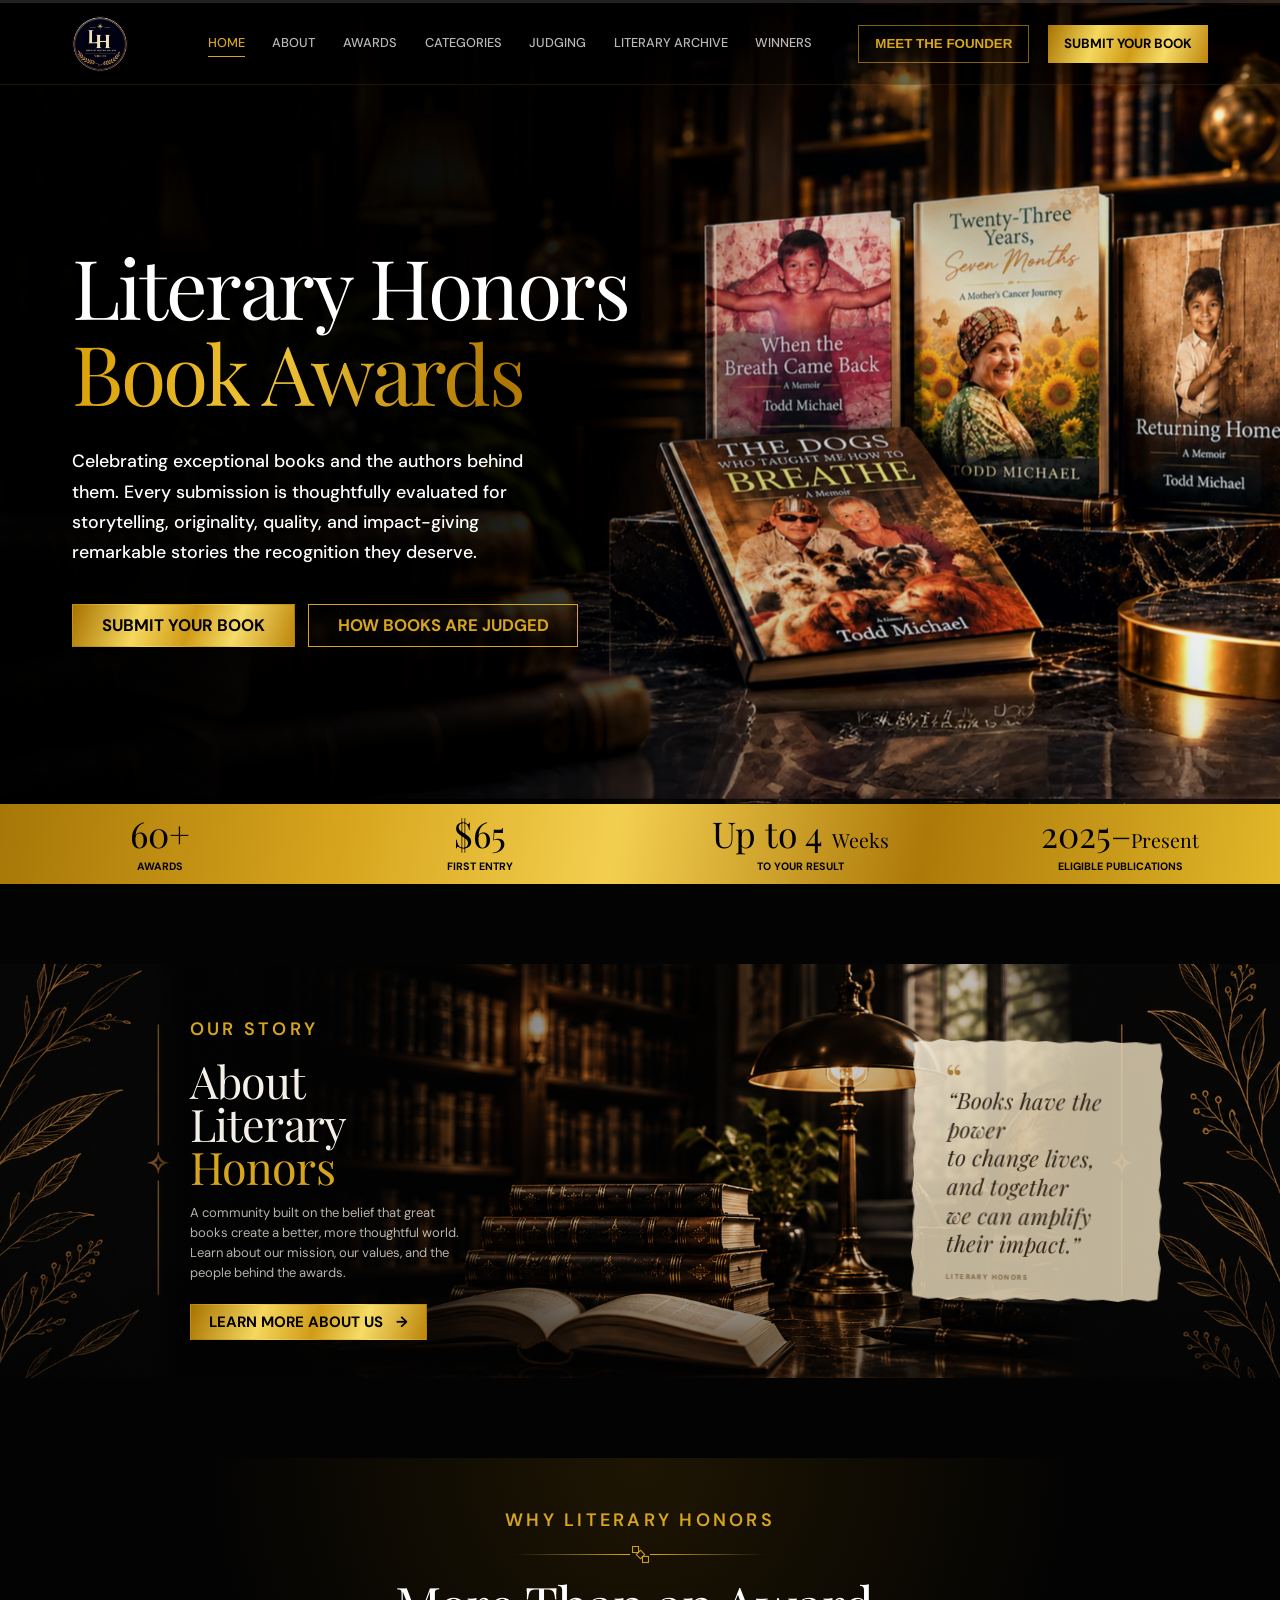
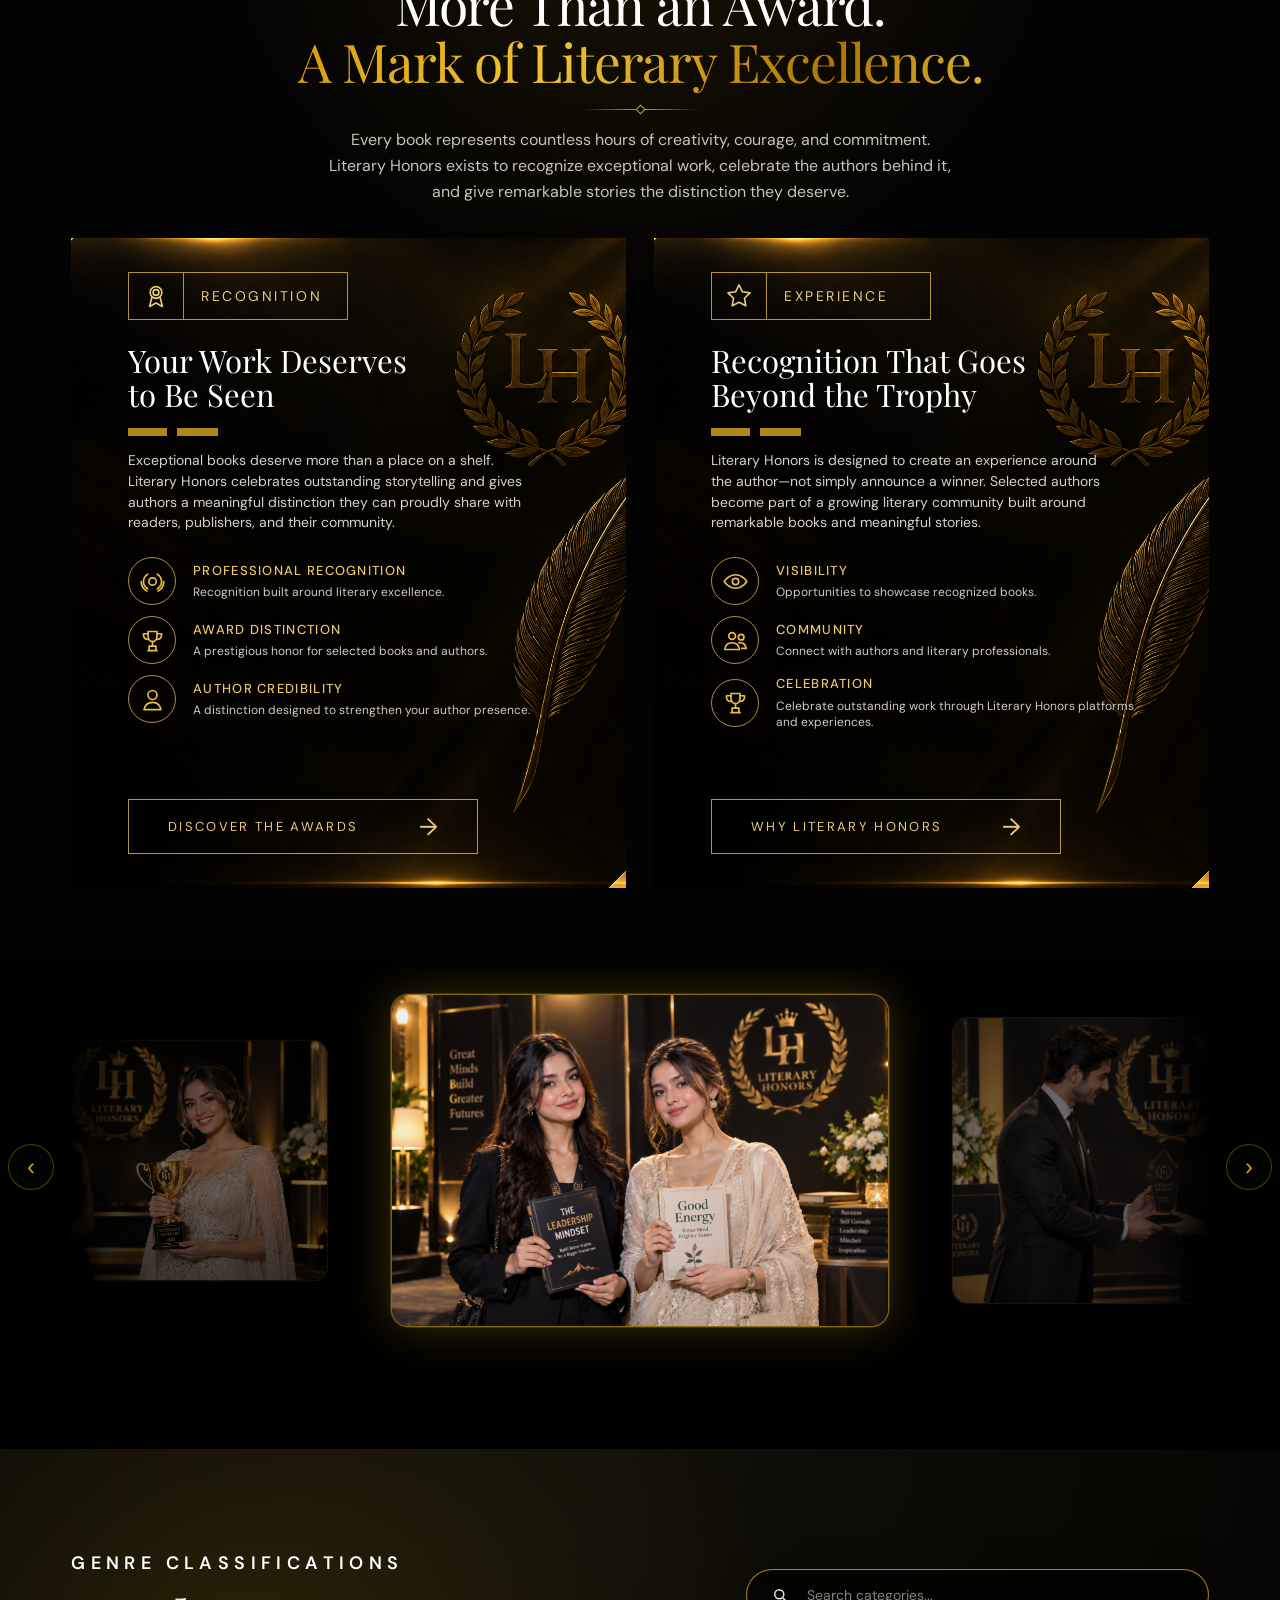
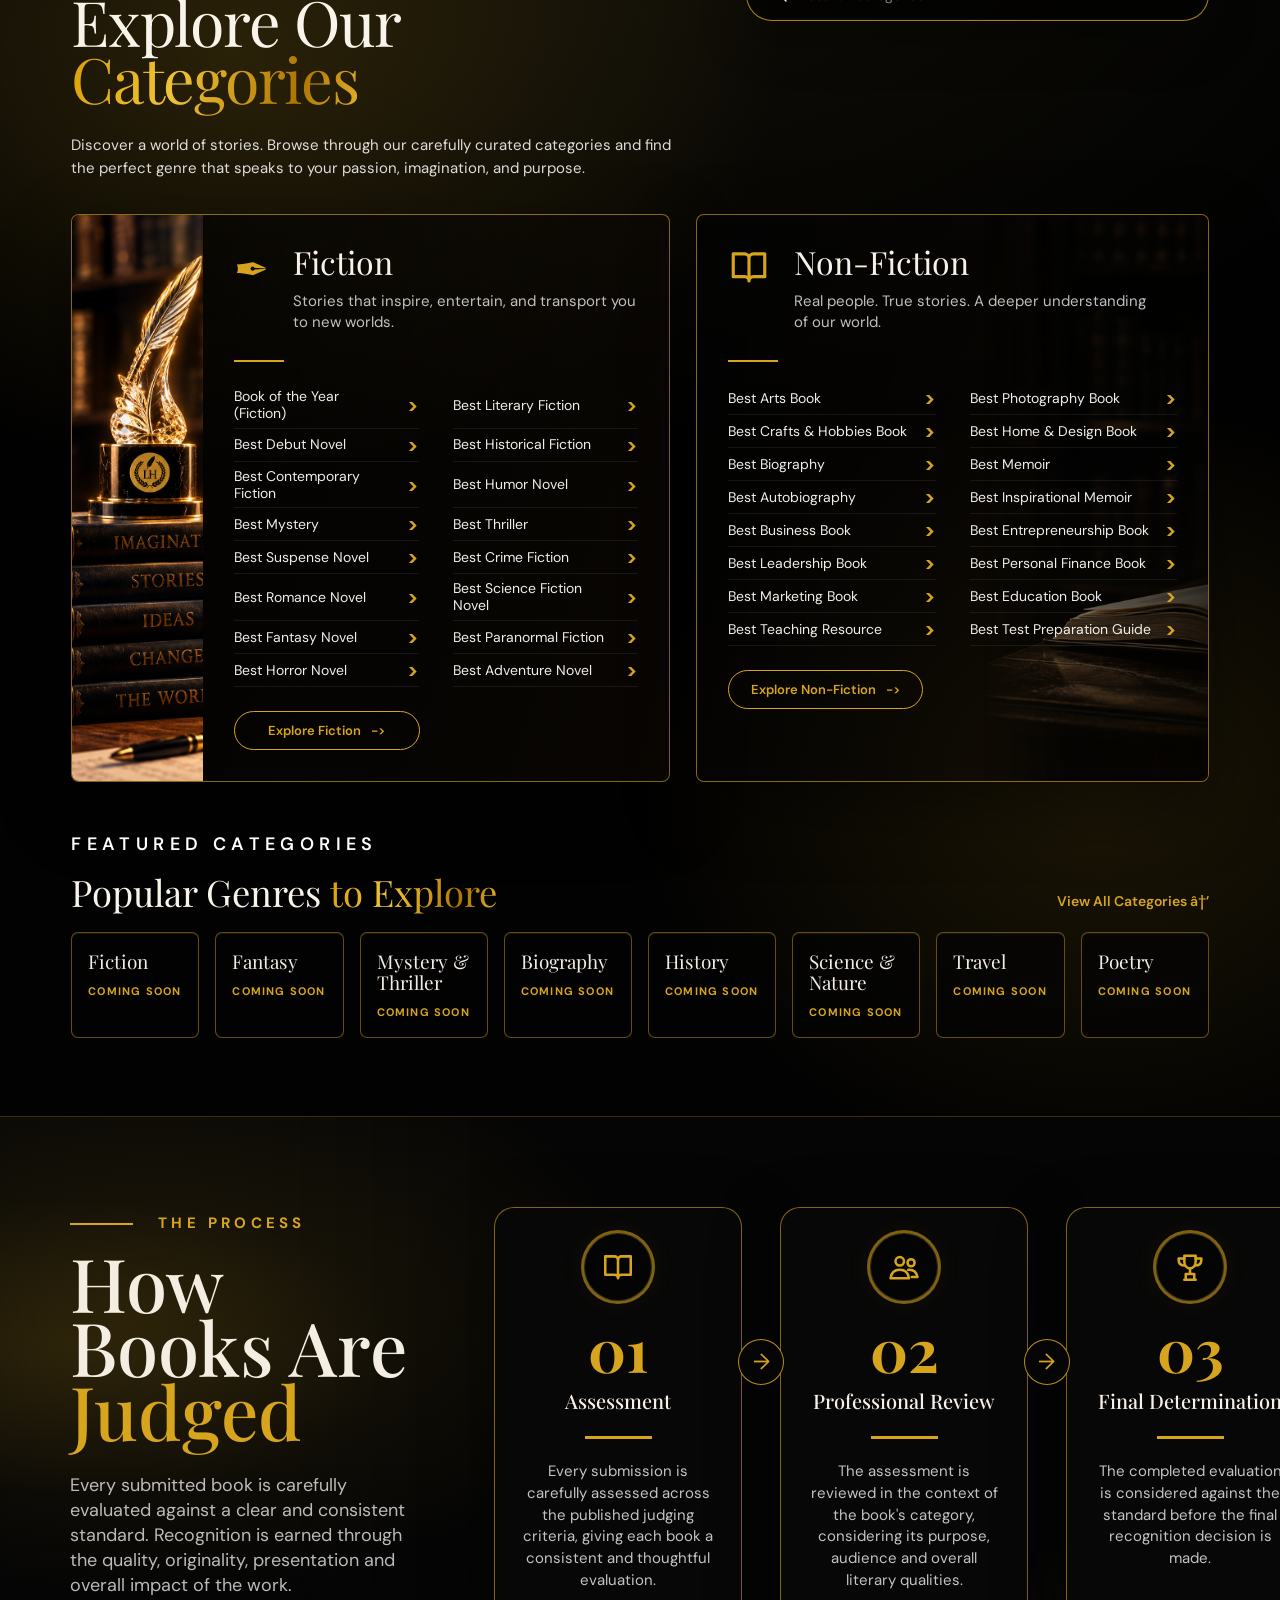
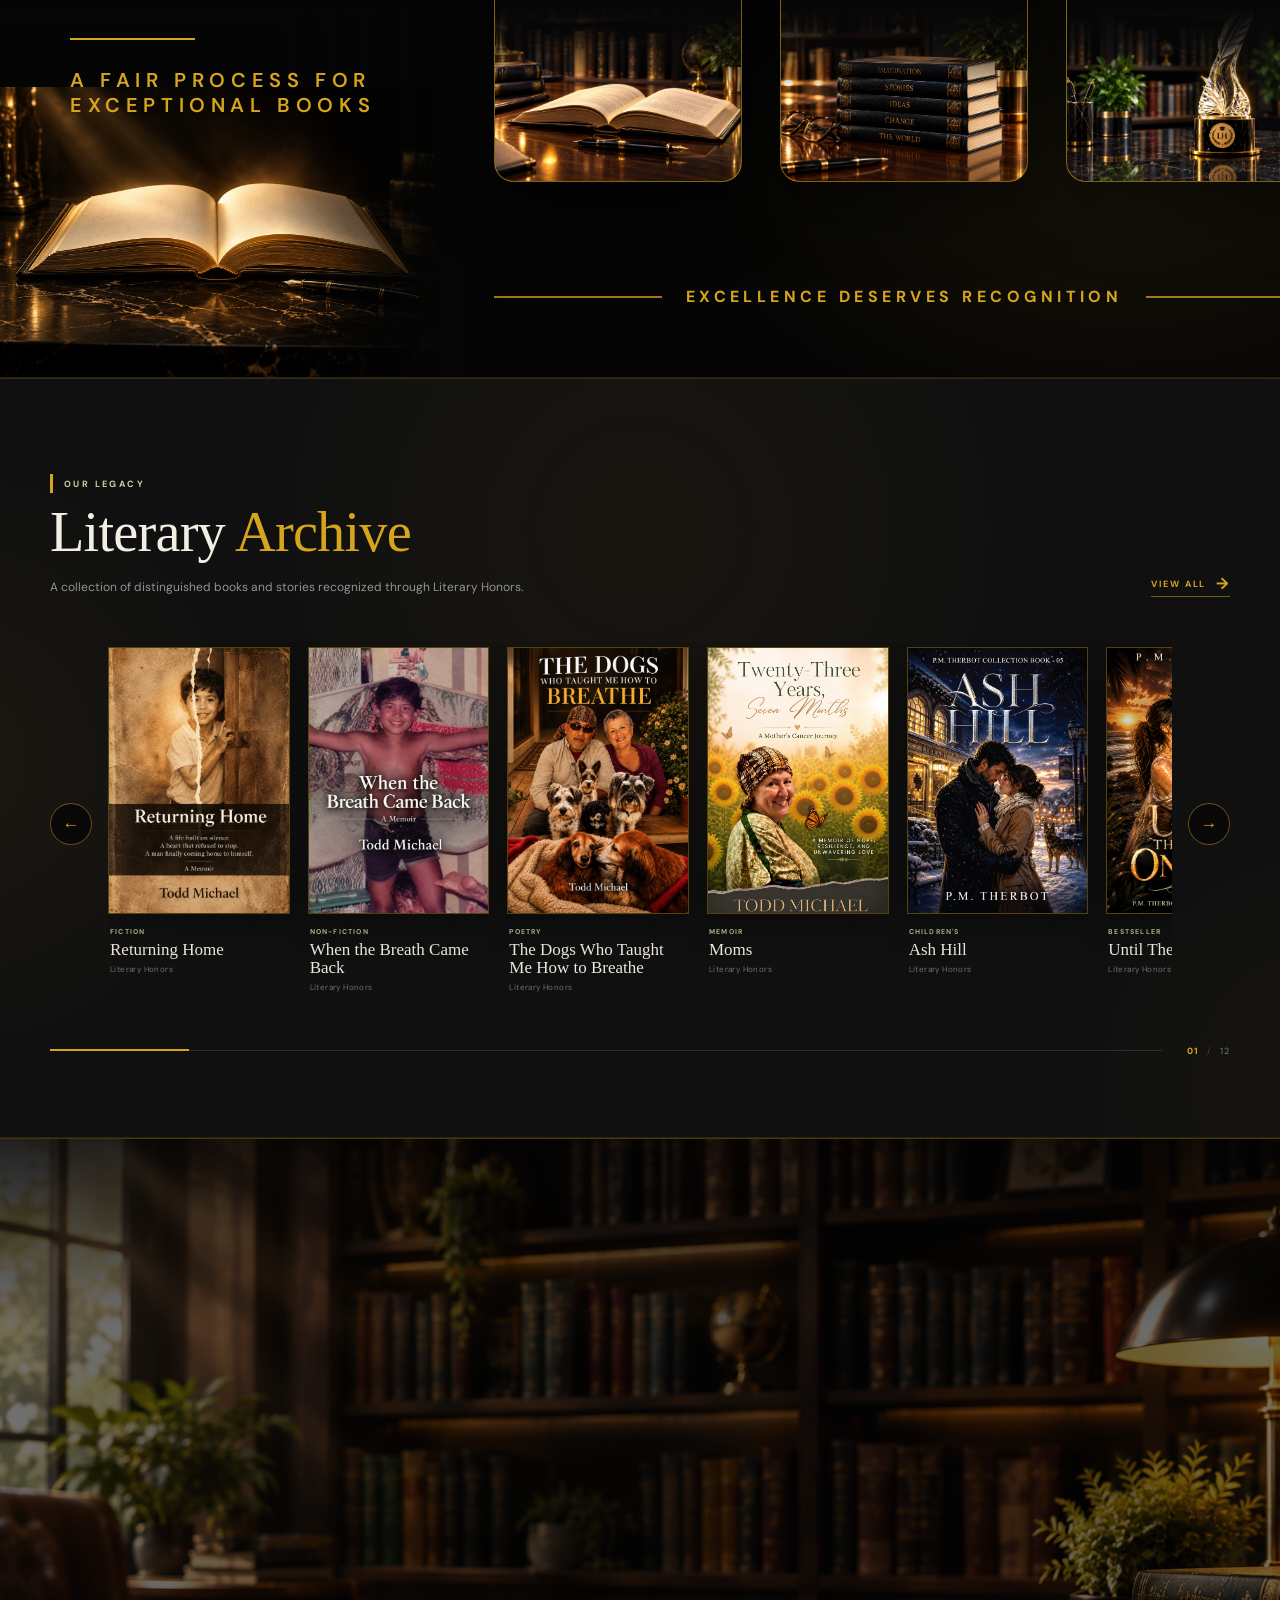
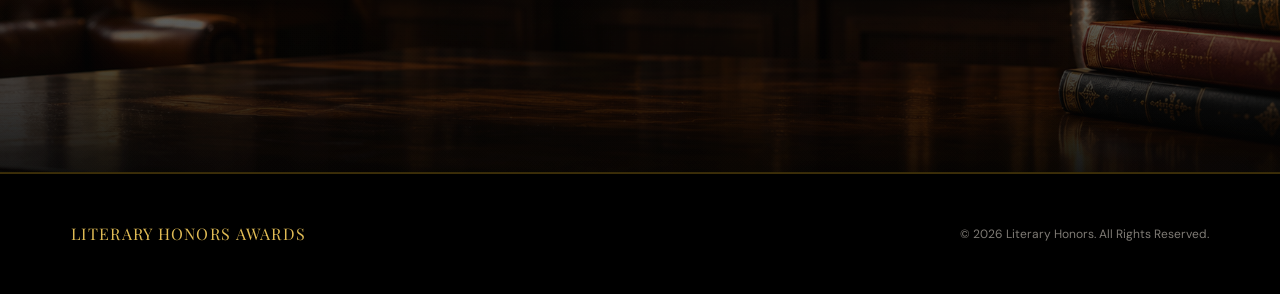
==== commit e3f746ba: "Rework the submission category picker and refresh site copy - Pick categories in a popup with packag" ====
--- a/index.html
+++ b/index.html
@@ -76,6 +76,7 @@
                 <a class="navigation-link" href="pages/literary-archive.html">Literary Archive</a>
                 <a class="navigation-link" href="pages/winners.html">Winners</a>
                 <a class="header-cta" href="#submit">Submit Your Book</a>
+                <button class="header-cta header-meeting" type="button">Meet the Founder</button>
             </nav>
         </div>
     </header>
--- a/assets/css/style.css
+++ b/assets/css/style.css
@@ -81,7 +81,7 @@
 .navigation-link {
     position: relative;
     color: #b9b9b9;
-    font-size: clamp(10px, 1.154vw, 16.62px);
+    font-size: clamp(9px, 1vw, 14.5px);
     font-weight: 500;
     line-height: 1;
     text-transform: uppercase;
@@ -129,6 +129,12 @@
     font-weight: 700;
     line-height: 1;
     text-transform: uppercase;
+}
+
+.header-meeting {
+    border: 1px solid rgba(215, 165, 29, 0.6);
+    color: var(--gold);
+    background: transparent;
 }
 
 .hero {
@@ -154,7 +160,8 @@
     padding-top: clamp(63px, 6.667vw, 96px);
     background-color: var(--black);
     background-image: url("../images/hero-section-image.jpeg");
-    background-position: center;
+    /* nudged right so the books clear the headline on the left */
+    background-position: 0% center;
     background-repeat: no-repeat;
     background-size: cover;
 }
@@ -177,9 +184,9 @@
         linear-gradient(0deg, rgba(0, 0, 0, 0.12) 0%, transparent 29%),
         linear-gradient(
             90deg,
-            rgba(0, 0, 0, 0.58) 0%,
-            rgba(0, 0, 0, 0.36) 32%,
-            rgba(0, 0, 0, 0.12) 58%,
+            rgba(0, 0, 0, 0.82) 0%,
+            rgba(0, 0, 0, 0.62) 32%,
+            rgba(0, 0, 0, 0.2) 58%,
             transparent 100%
         );
 }
@@ -236,7 +243,13 @@
     -webkit-text-fill-color: transparent;
 }
 
+.hero-description br {
+    /* the copy wraps on its own now that it is narrower */
+    display: none;
+}
+
 .hero-description {
+    max-width: 40ch;
     margin: clamp(23px, 2.431vw, 35px) 0 0;
     color: var(--white);
     font-size: clamp(13px, 1.389vw, 20px);
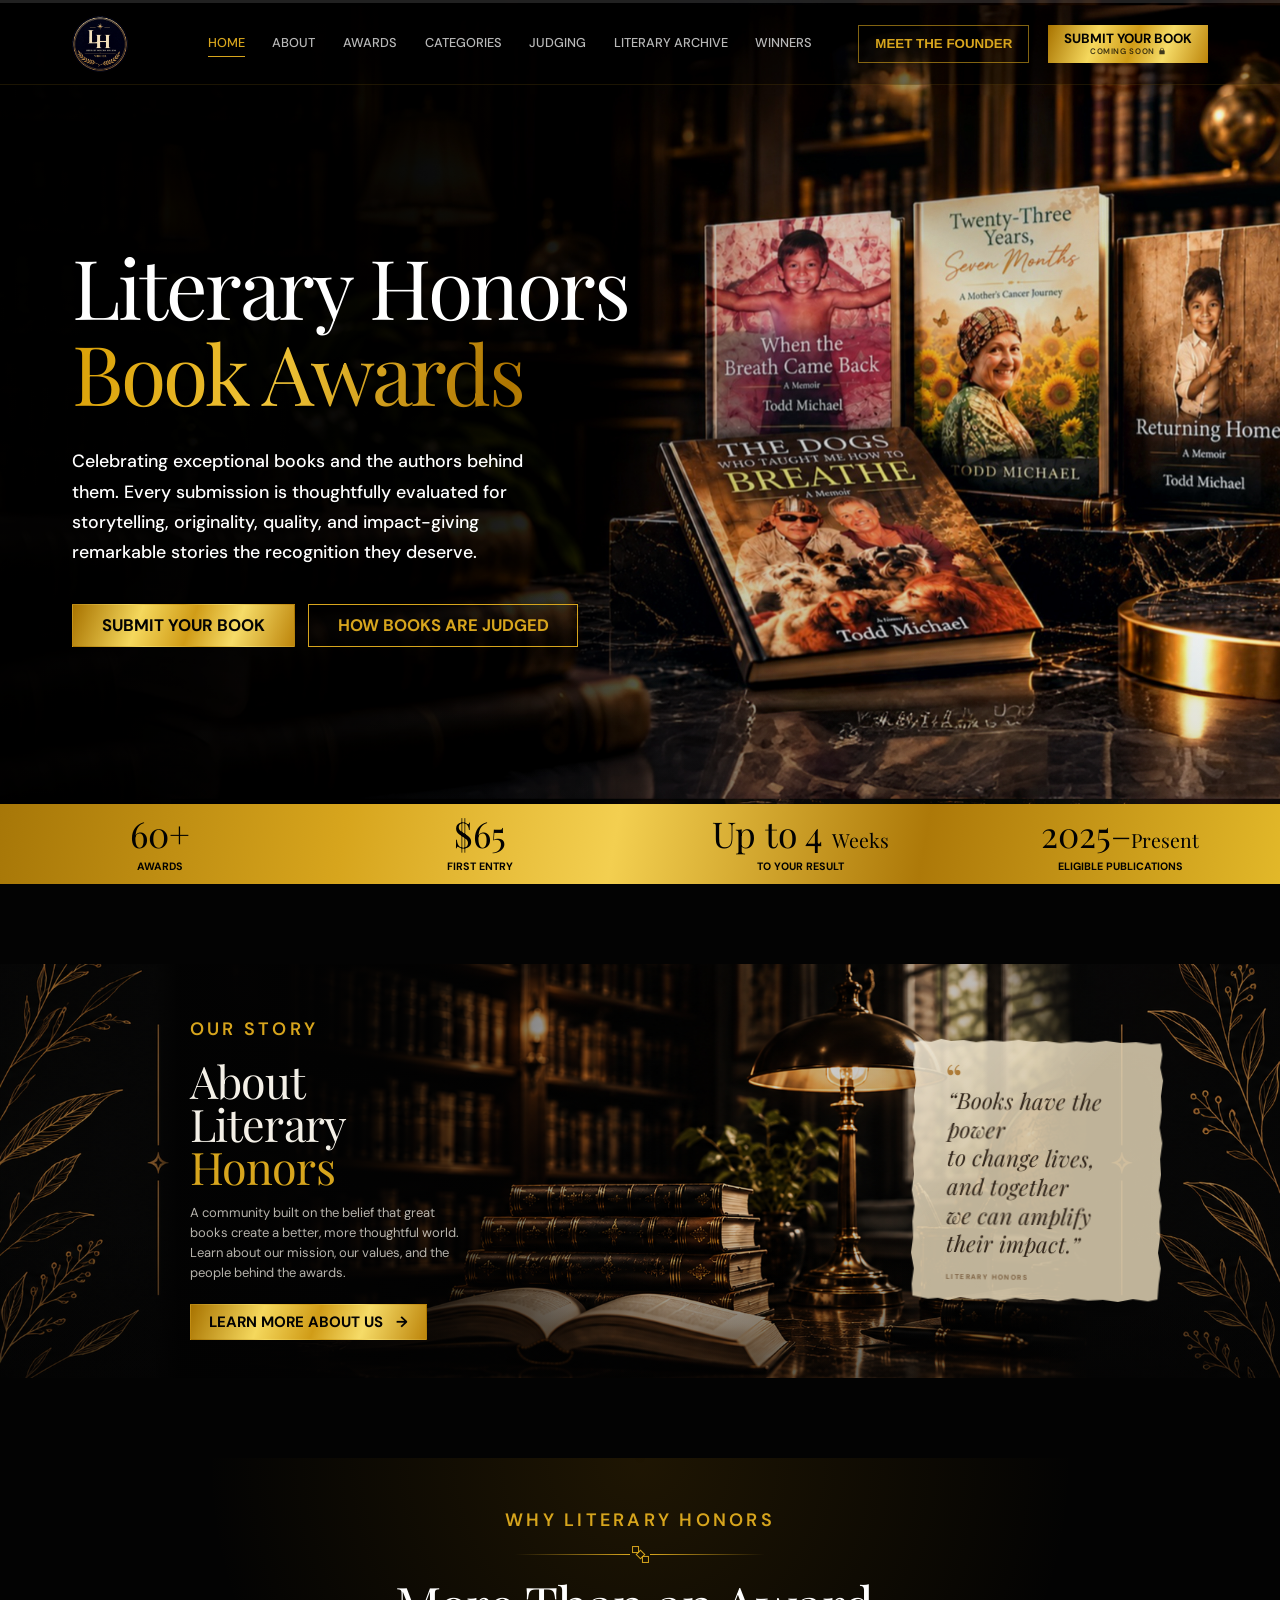
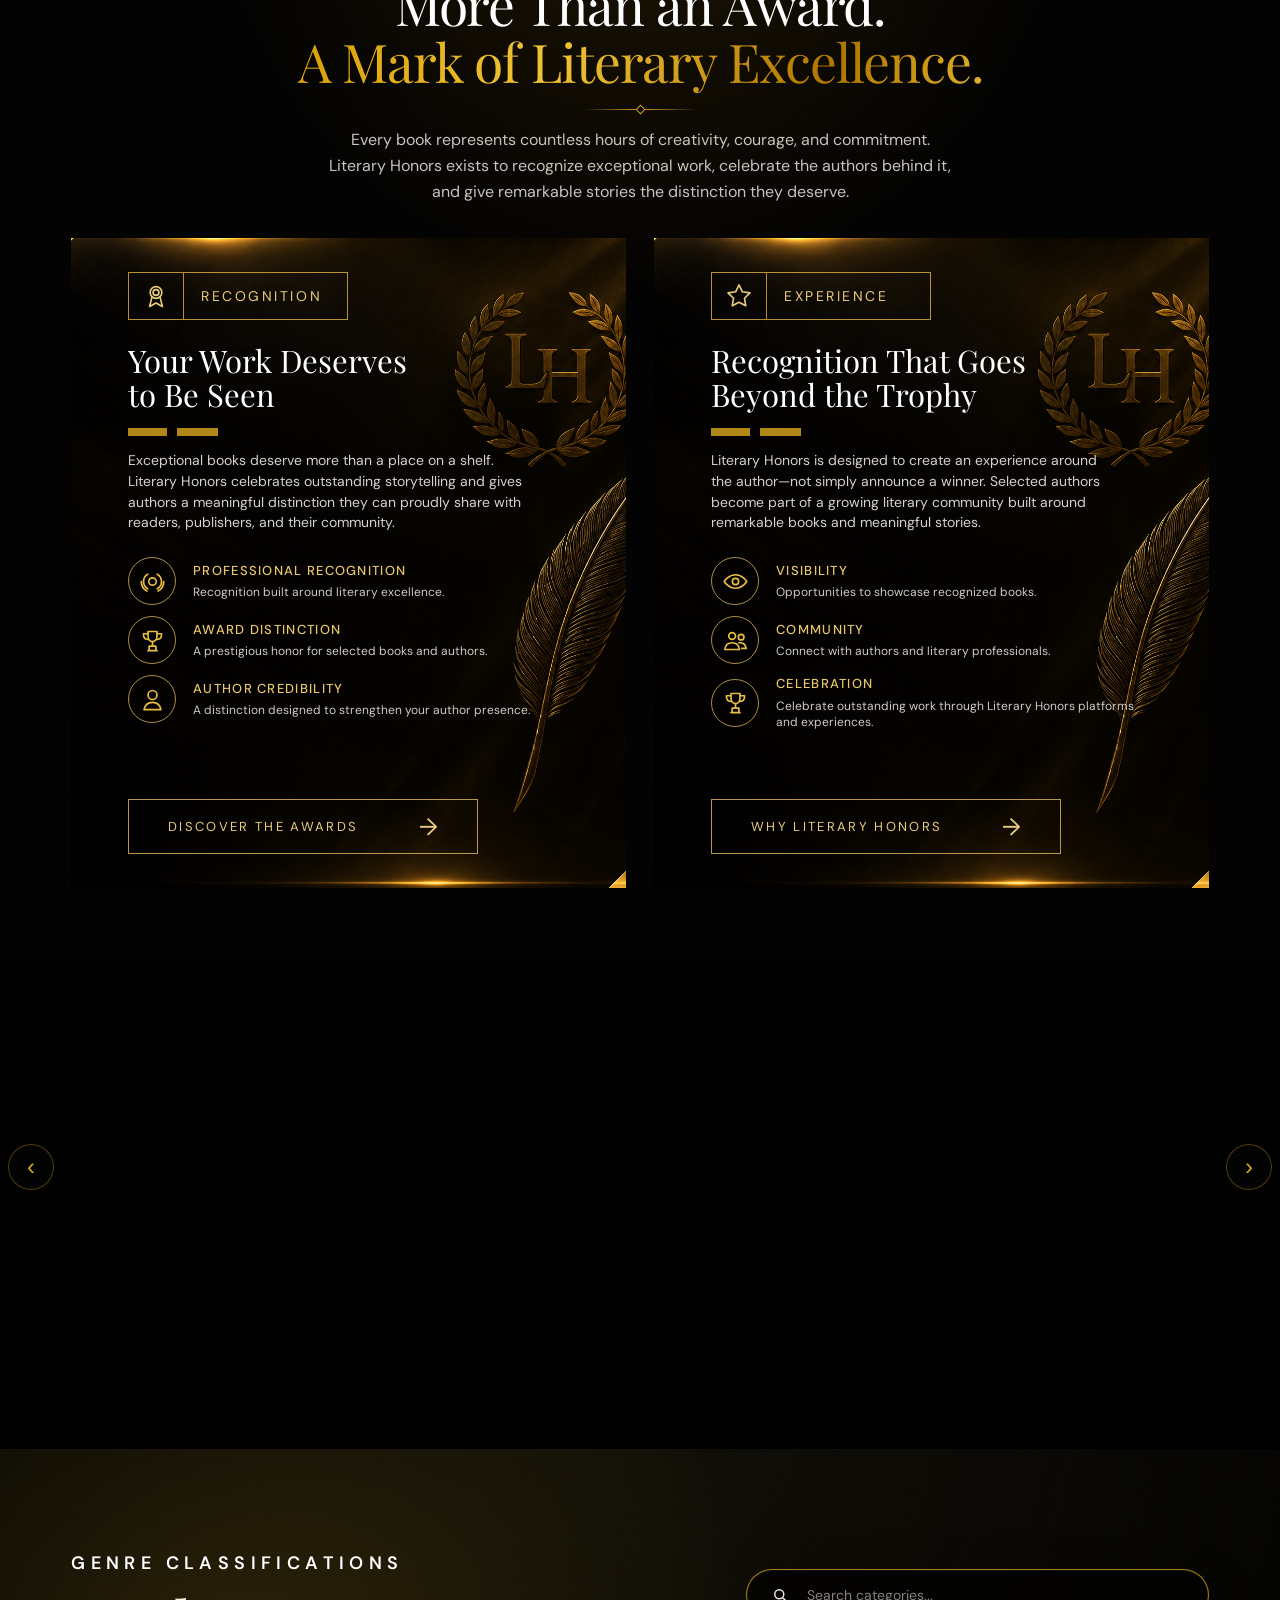
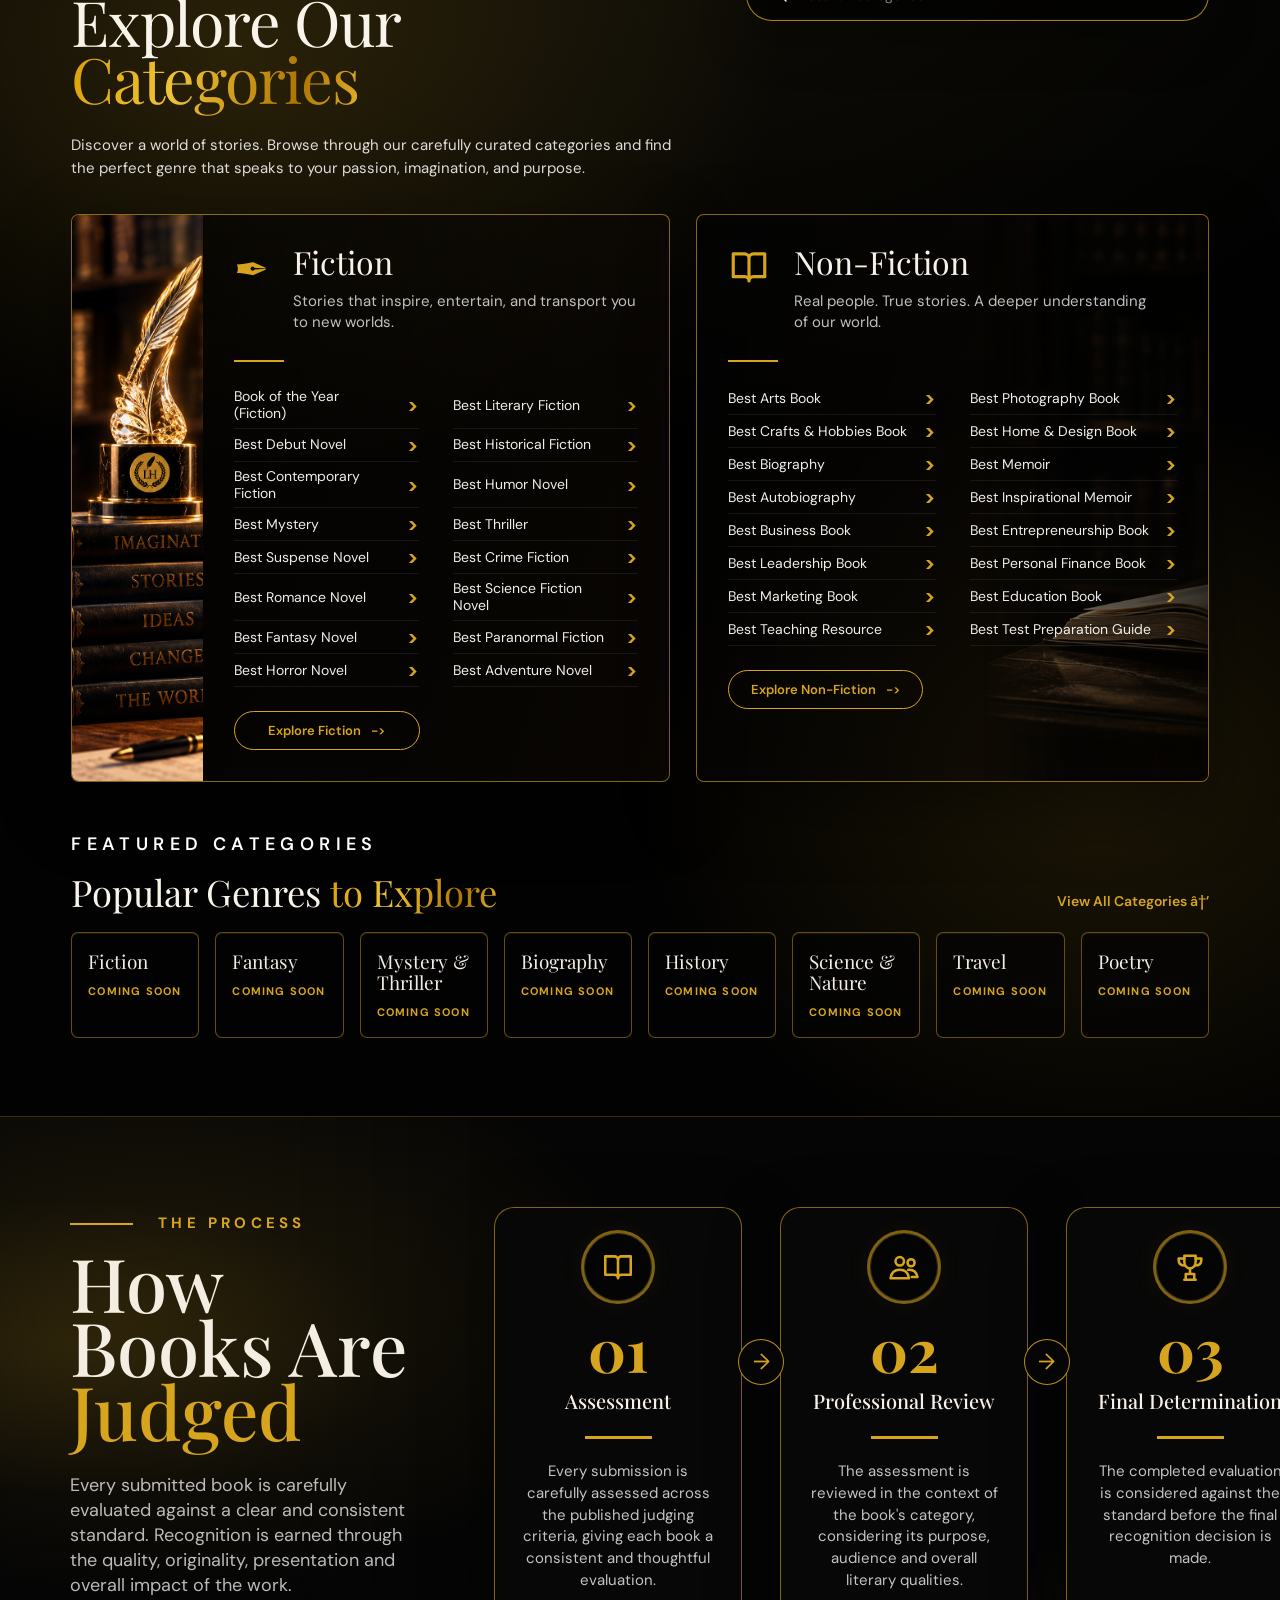
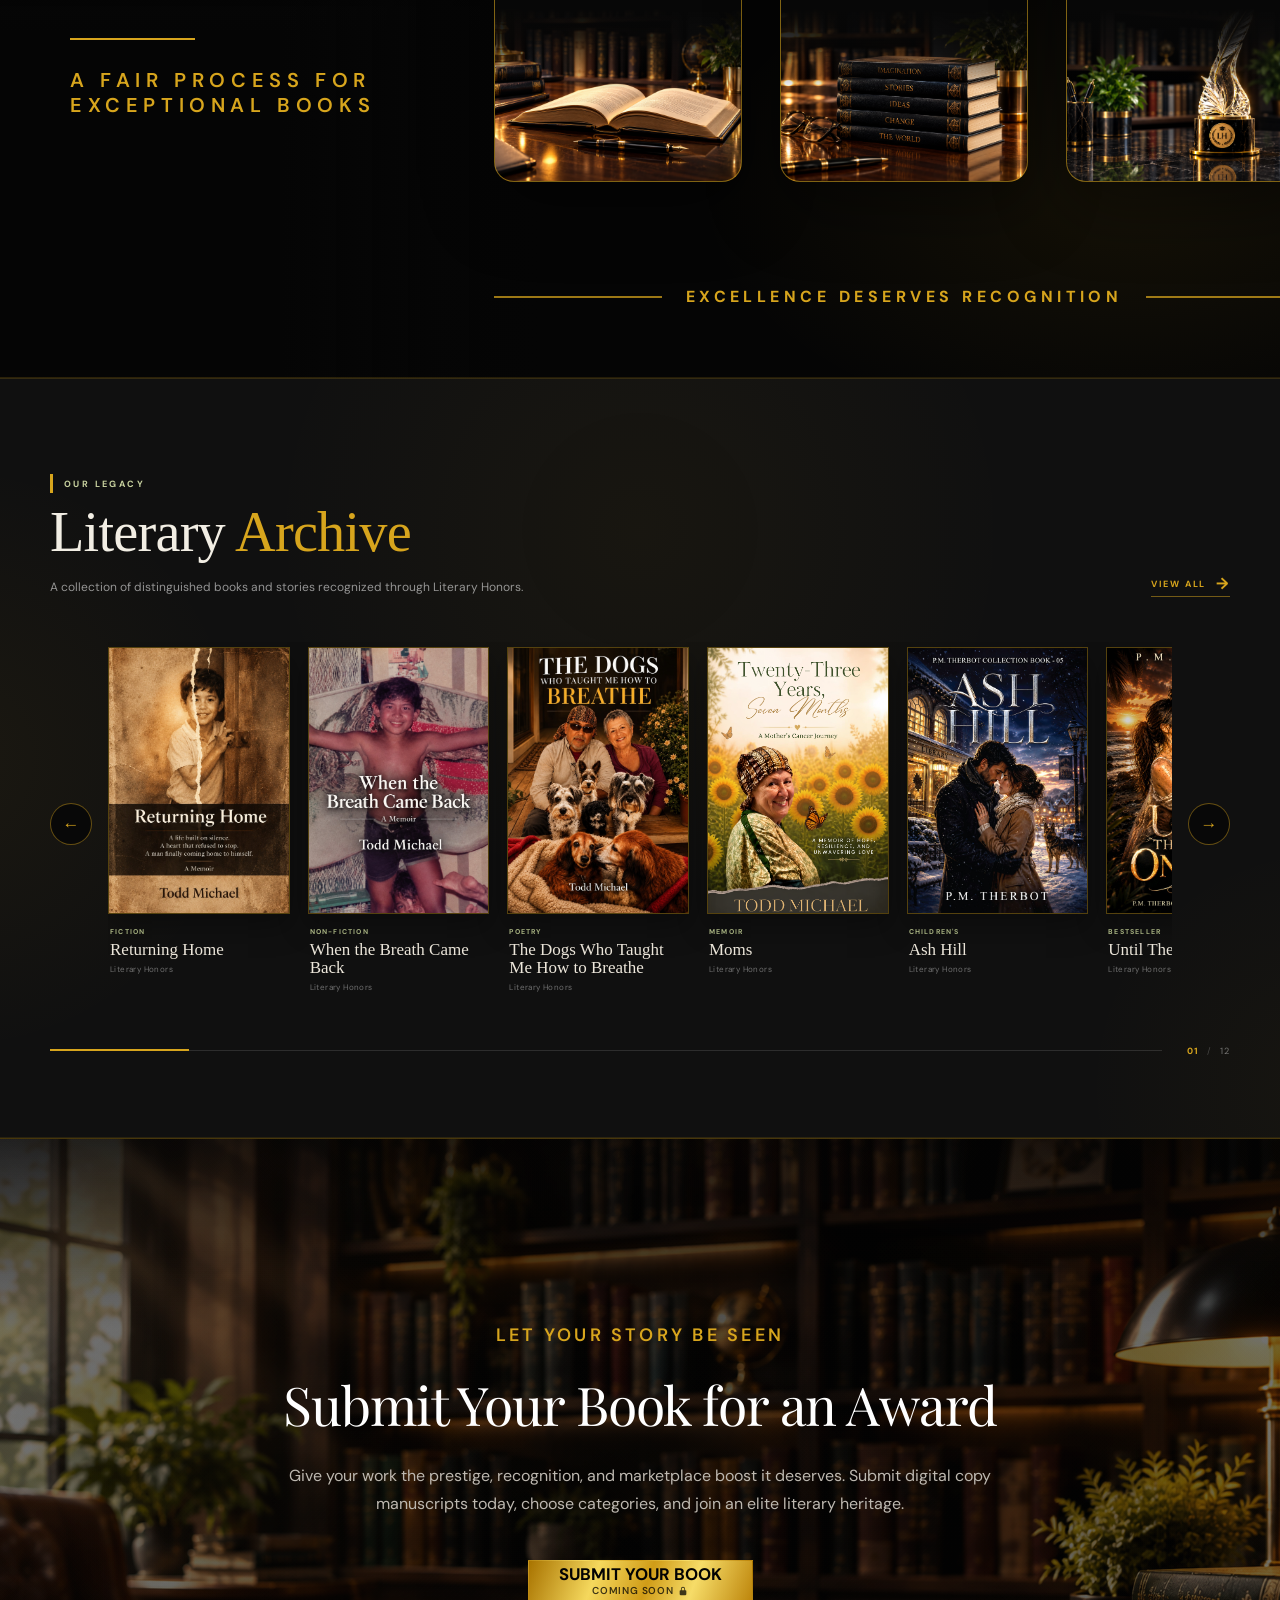
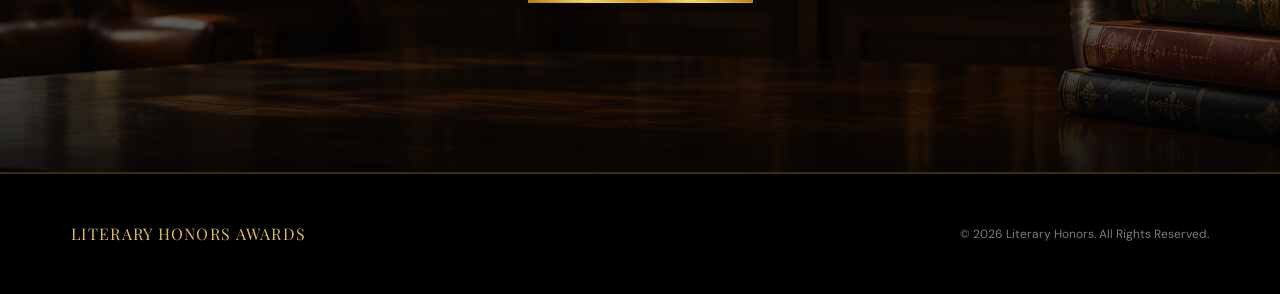
==== commit 6a0f59e4: "Mark submit buttons as coming soon with a lock icon Co-Authored-By: Claude Opus 5 (1M context) <nore" ====
--- a/index.html
+++ b/index.html
@@ -75,7 +75,7 @@
                 <a class="navigation-link" href="pages/judging.html">Judging</a>
                 <a class="navigation-link" href="pages/literary-archive.html">Literary Archive</a>
                 <a class="navigation-link" href="pages/winners.html">Winners</a>
-                <a class="header-cta" href="#submit">Submit Your Book</a>
+                <a class="header-cta" href="#submit">Submit Your Book<small class="coming-soon-note nav-coming-soon">Coming Soon</small></a>
                 <button class="header-cta header-meeting" type="button">Meet the Founder</button>
             </nav>
         </div>
@@ -1059,7 +1059,10 @@
                 <h2>Submit Your Book for an Award</h2>
                 <p>Give your work the prestige, recognition, and marketplace boost it deserves. Submit digital
                     copy<br>manuscripts today, choose categories, and join an elite literary heritage.</p>
-                <a class="button button-primary section-primary-cta" href="pages/submit.html">Submit Your Book</a>
+                <span class="coming-soon-wrap">
+                <a class="button button-primary section-primary-cta" href="pages/submit.html">Submit Your Book
+<small class="coming-soon-note">Coming Soon</small></a>
+                </span>
             </div>
         </section>
     </main>
--- a/assets/css/style.css
+++ b/assets/css/style.css
@@ -1981,7 +1981,6 @@
         radial-gradient(48% 42% at 88% 78%, rgba(215, 165, 29, 0.08), transparent 70%),
         linear-gradient(90deg, rgba(5, 5, 5, 0) 0%, rgba(5, 5, 5, 0) 22%, rgba(5, 5, 5, 0.85) 34%, #050505 42%),
         linear-gradient(0deg, rgba(5, 5, 5, 0) 0%, rgba(5, 5, 5, 0) 40%, rgba(5, 5, 5, 0.7) 62%, #050505 82%),
-        url("../images/about-open-book.png") left bottom / 34% auto no-repeat,
         #050505;
     border-top: 1px solid rgba(215, 165, 29, 0.25);
     border-bottom: 1px solid rgba(215, 165, 29, 0.15);
@@ -2597,6 +2596,54 @@
     }
 }
 
+.animations-ready .awards-page [data-reveal] {
+    transition-duration: 1600ms;
+    transition-timing-function: cubic-bezier(0.22, 1, 0.36, 1);
+    will-change: opacity, transform;
+}
+
+.animations-ready .awards-page [data-reveal="left"]:not(.is-visible) {
+    transform: translateX(-110vw);
+}
+
+.animations-ready .awards-page [data-reveal="right"]:not(.is-visible) {
+    transform: translateX(110vw);
+}
+
+.animations-ready .awards-page [data-reveal="scale"]:not(.is-visible) {
+    transform: scale(0.94);
+}
+
+.animations-ready .awards-page [data-reveal="up"]:not(.is-visible) {
+    transform: translateY(46px);
+}
+
+.animations-ready .about-page [data-reveal] {
+    transition-duration: 1600ms;
+    transition-timing-function: cubic-bezier(0.22, 1, 0.36, 1);
+    will-change: opacity, transform;
+}
+
+.animations-ready .about-page [data-reveal="left"]:not(.is-visible) {
+    transform: translateX(-110vw);
+}
+
+.animations-ready .about-page [data-reveal="right"]:not(.is-visible) {
+    transform: translateX(110vw);
+}
+
+.animations-ready .about-page [data-reveal="right"] {
+    transition-delay: 150ms;
+}
+
+.animations-ready .about-page [data-reveal="scale"]:not(.is-visible) {
+    transform: scale(0.94);
+}
+
+.animations-ready .about-page [data-reveal="up"]:not(.is-visible) {
+    transform: translateY(46px);
+}
+
 .animations-ready .home-page .about-copy[data-reveal],
 .animations-ready .home-page .about-quote[data-reveal],
 .animations-ready .home-page .benefit-card[data-reveal],
@@ -3834,9 +3881,7 @@
 
     .judging-intro {
         min-height: 0;
-        margin-bottom: 8px;
-        padding-bottom: calc(66.7% + 10px);
-        background: url("../images/about-open-book.png") center bottom / 100% auto no-repeat;
+        margin-bottom: 18px;
     }
 
     .judging-process-card {
@@ -3871,3 +3916,59 @@
         margin-bottom: 10px;
     }
 }
+
+/* Coming soon note under submit buttons (until the backend is live) */
+.coming-soon-wrap {
+    display: inline-flex;
+    flex-direction: column;
+    align-items: center;
+    gap: 6px;
+}
+
+.coming-soon-note {
+    font-size: 12px;
+    letter-spacing: 0.08em;
+    text-transform: uppercase;
+    opacity: 0.75;
+}
+
+/* The note sits inside the button, on its own line under the label */
+a:has(> .coming-soon-note) {
+    display: inline-flex;
+    flex-direction: column;
+    align-items: center;
+    justify-content: center;
+    gap: 3px;
+}
+
+a > .coming-soon-note {
+    display: inline-flex;
+    font-size: 10px;
+    font-weight: 600;
+    line-height: 1;
+}
+
+/* Navbar variant: tighter so the header button keeps its size */
+a.header-cta:has(> .nav-coming-soon) {
+    gap: 2px;
+}
+
+a > .nav-coming-soon {
+    font-size: 8px;
+}
+
+/* Small lock after the note, drawn in the text colour */
+.coming-soon-note {
+    display: inline-flex;
+    align-items: center;
+    gap: 0.4em;
+}
+
+.coming-soon-note::after {
+    content: "";
+    width: 1em;
+    height: 1em;
+    background: currentColor;
+    -webkit-mask: url("data:image/svg+xml,%3Csvg xmlns='http://www.w3.org/2000/svg' viewBox='0 0 24 24'%3E%3Cpath d='M12 2a5 5 0 0 0-5 5v3H6a2 2 0 0 0-2 2v8a2 2 0 0 0 2 2h12a2 2 0 0 0 2-2v-8a2 2 0 0 0-2-2h-1V7a5 5 0 0 0-5-5zm-3 8V7a3 3 0 0 1 6 0v3H9z'/%3E%3C/svg%3E") center / contain no-repeat;
+    mask: url("data:image/svg+xml,%3Csvg xmlns='http://www.w3.org/2000/svg' viewBox='0 0 24 24'%3E%3Cpath d='M12 2a5 5 0 0 0-5 5v3H6a2 2 0 0 0-2 2v8a2 2 0 0 0 2 2h12a2 2 0 0 0 2-2v-8a2 2 0 0 0-2-2h-1V7a5 5 0 0 0-5-5zm-3 8V7a3 3 0 0 1 6 0v3H9z'/%3E%3C/svg%3E") center / contain no-repeat;
+}
